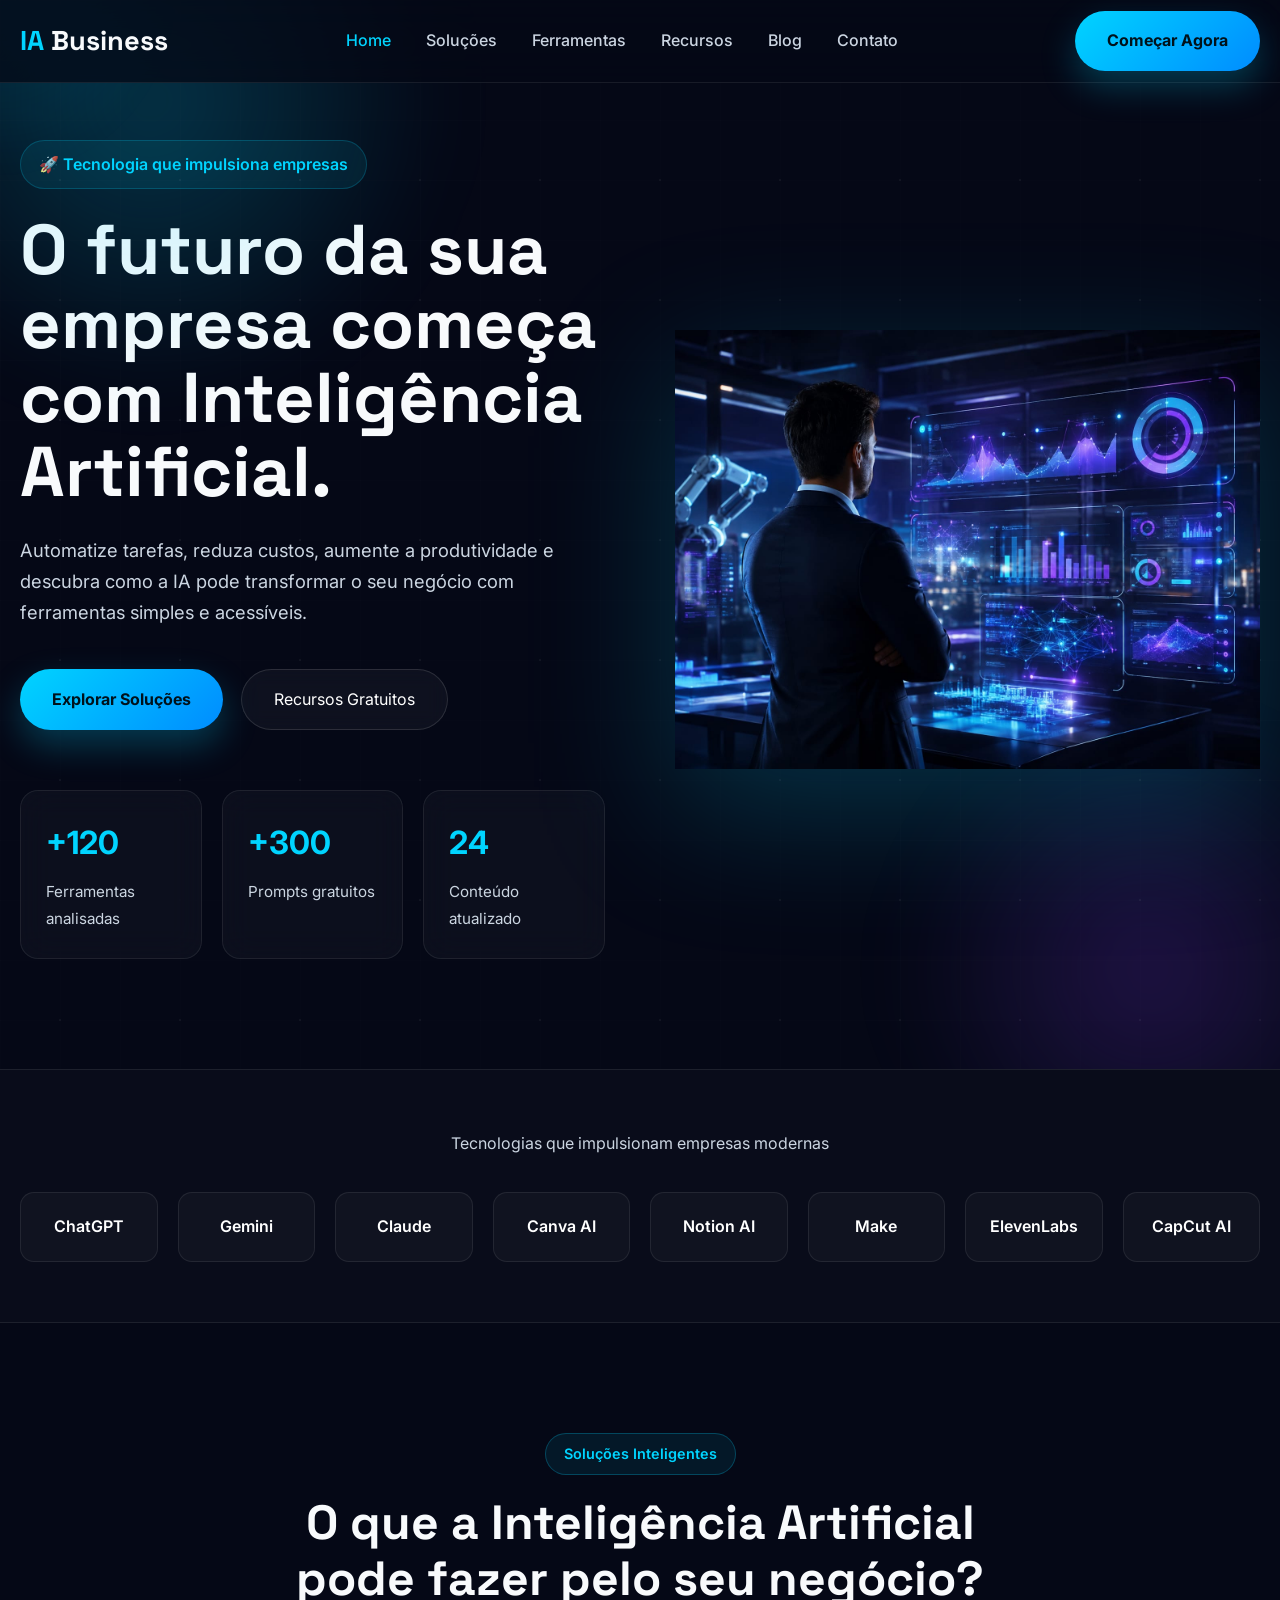
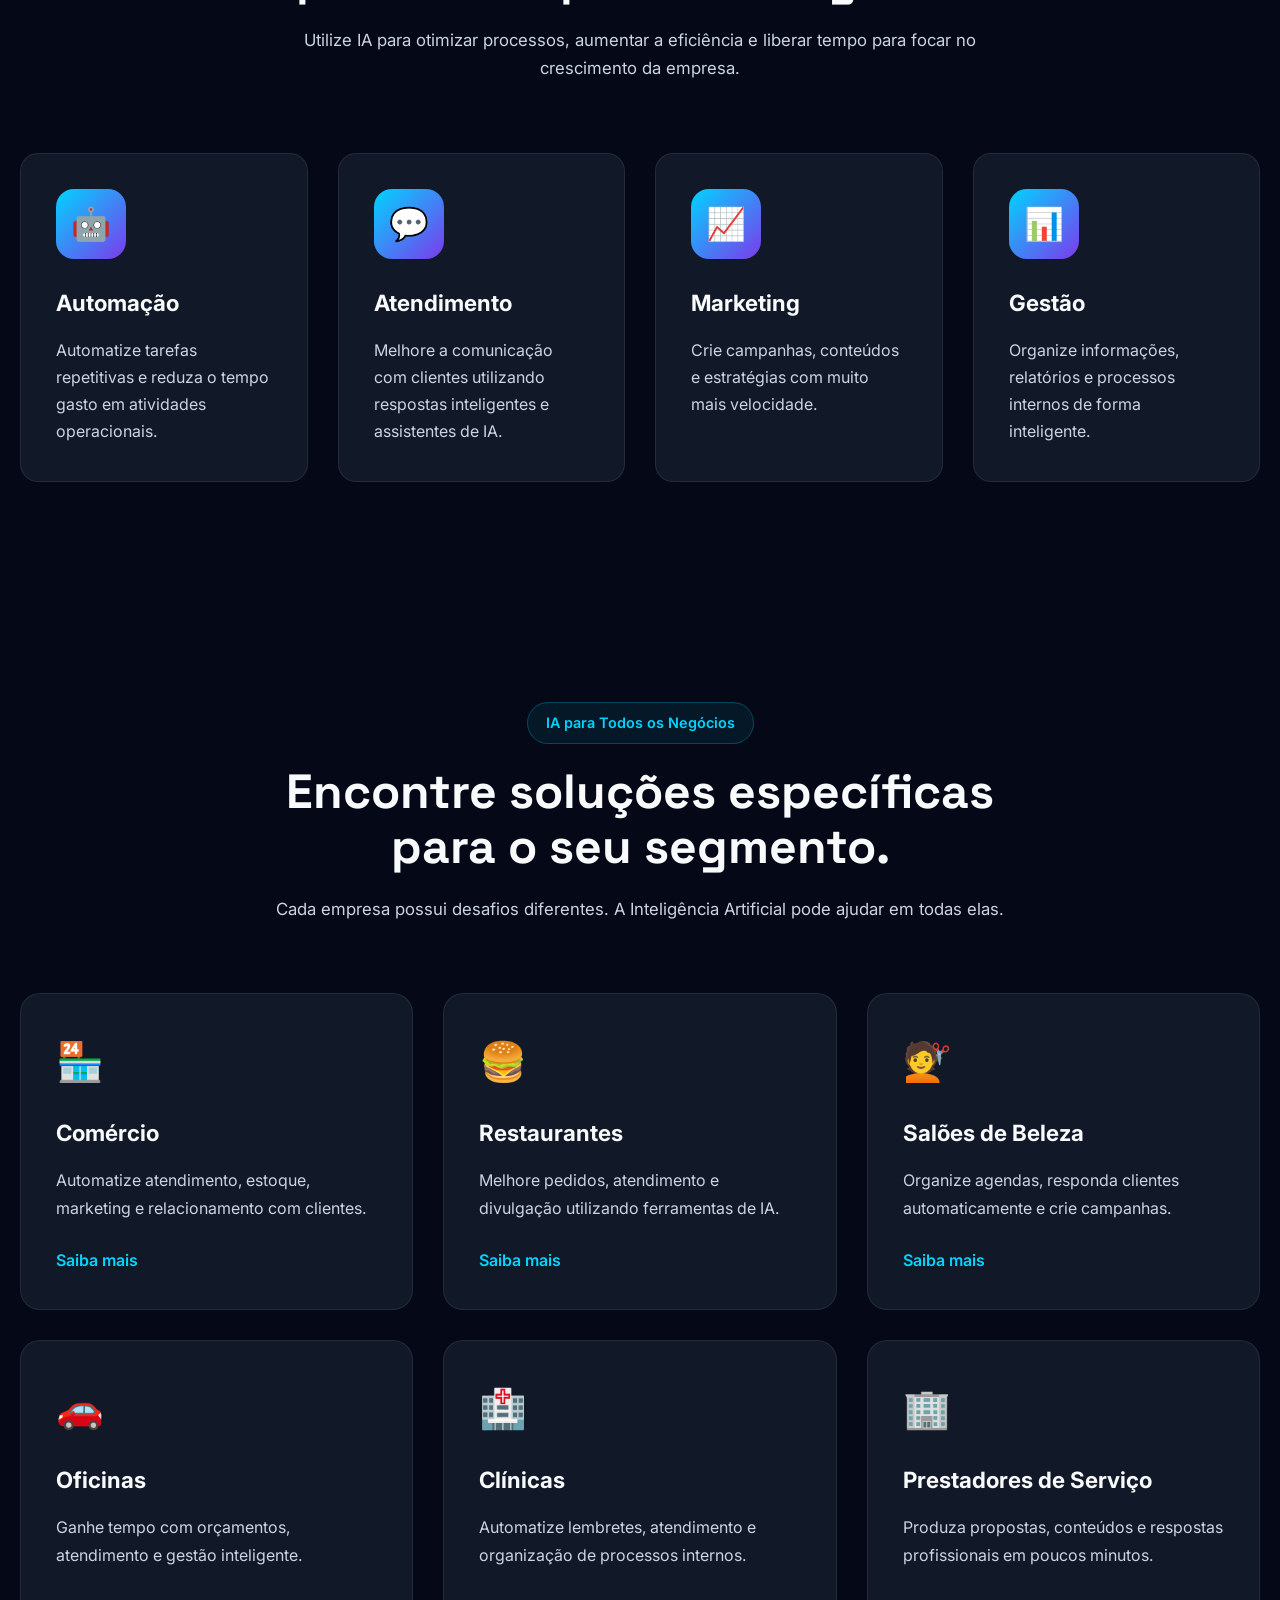
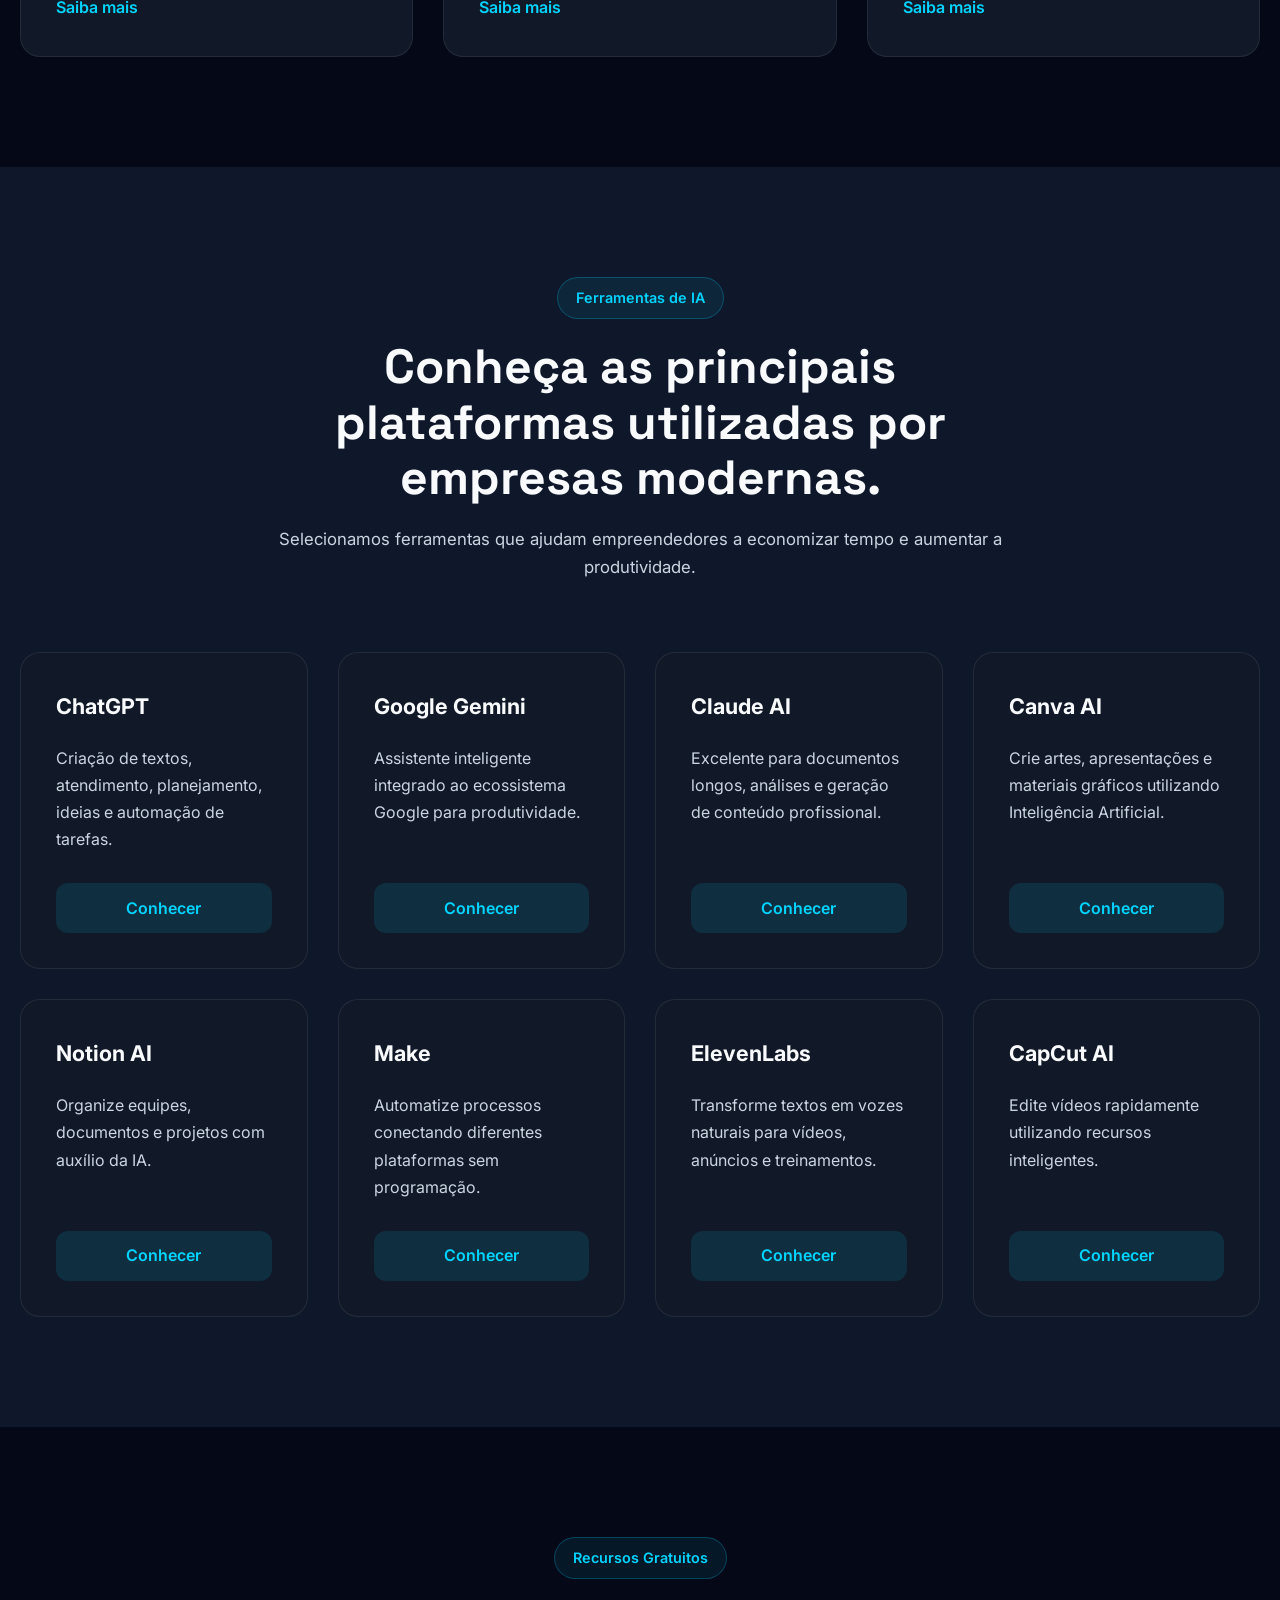
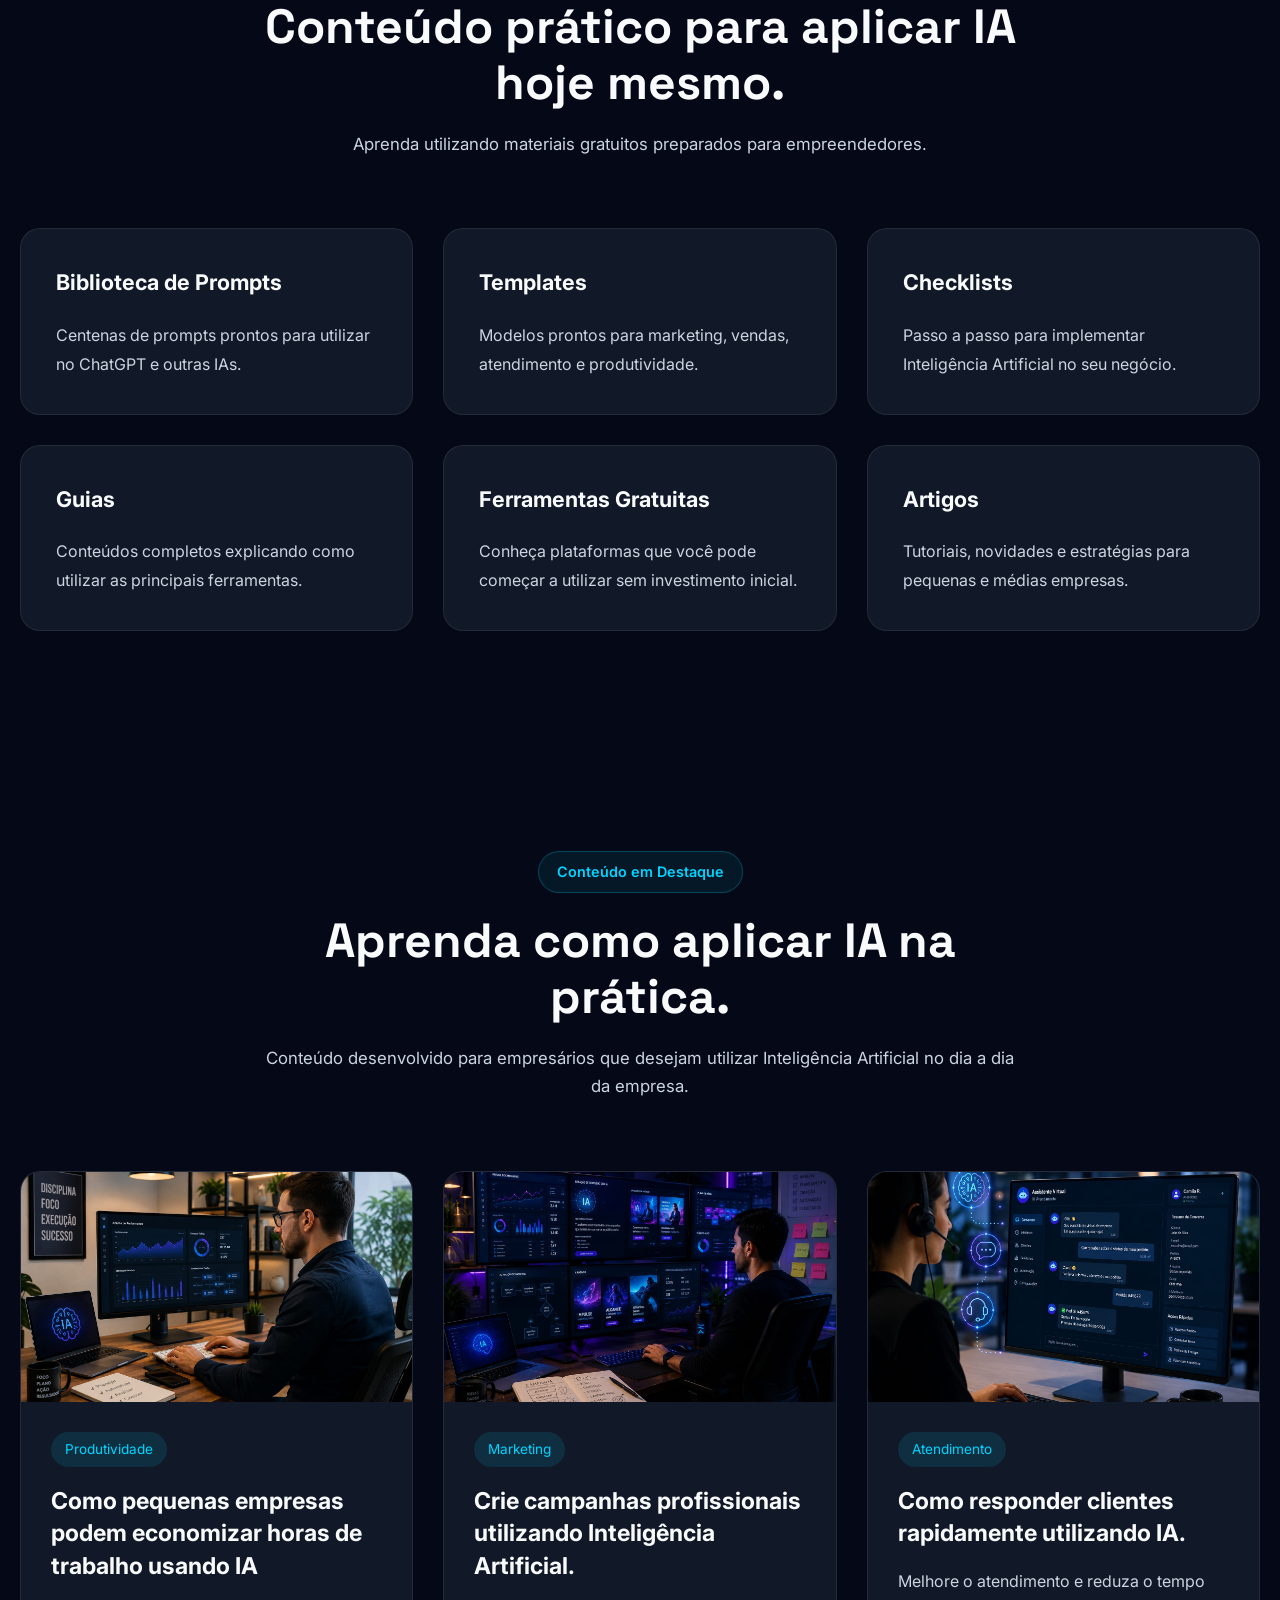
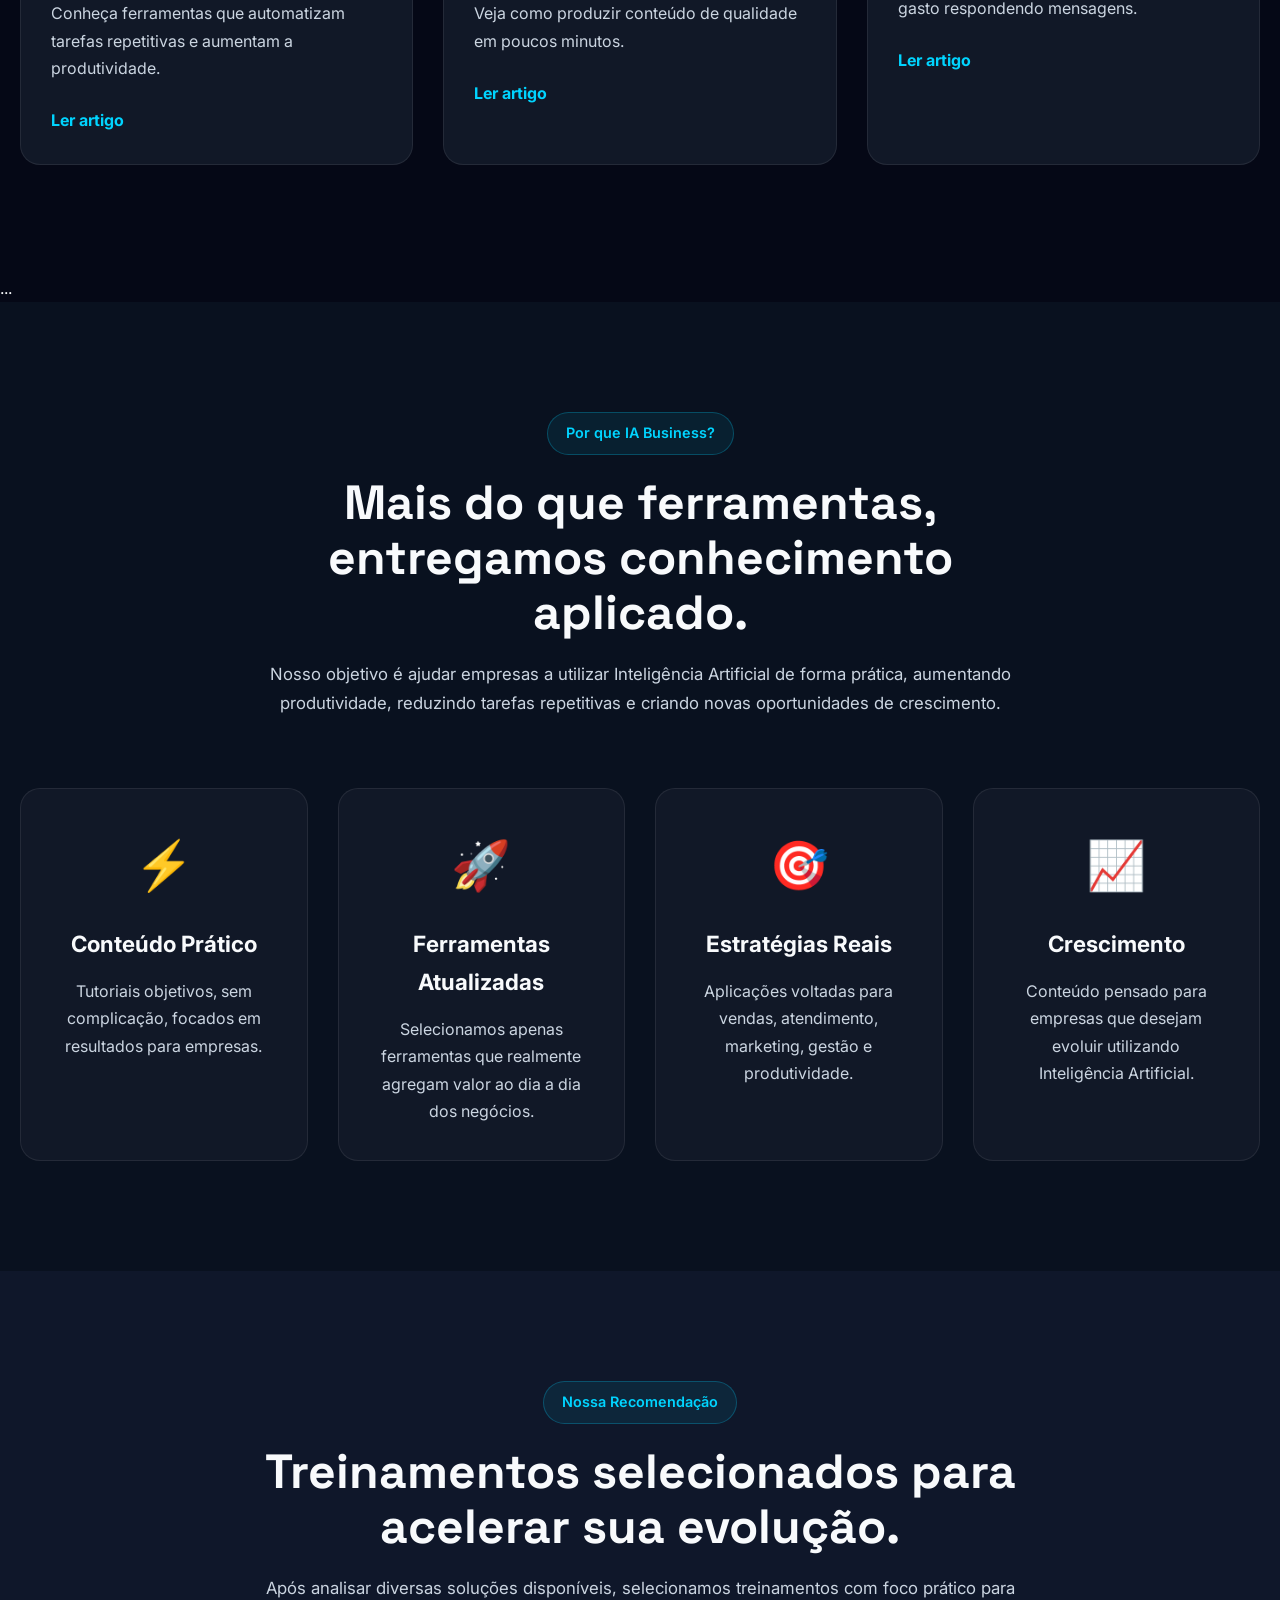
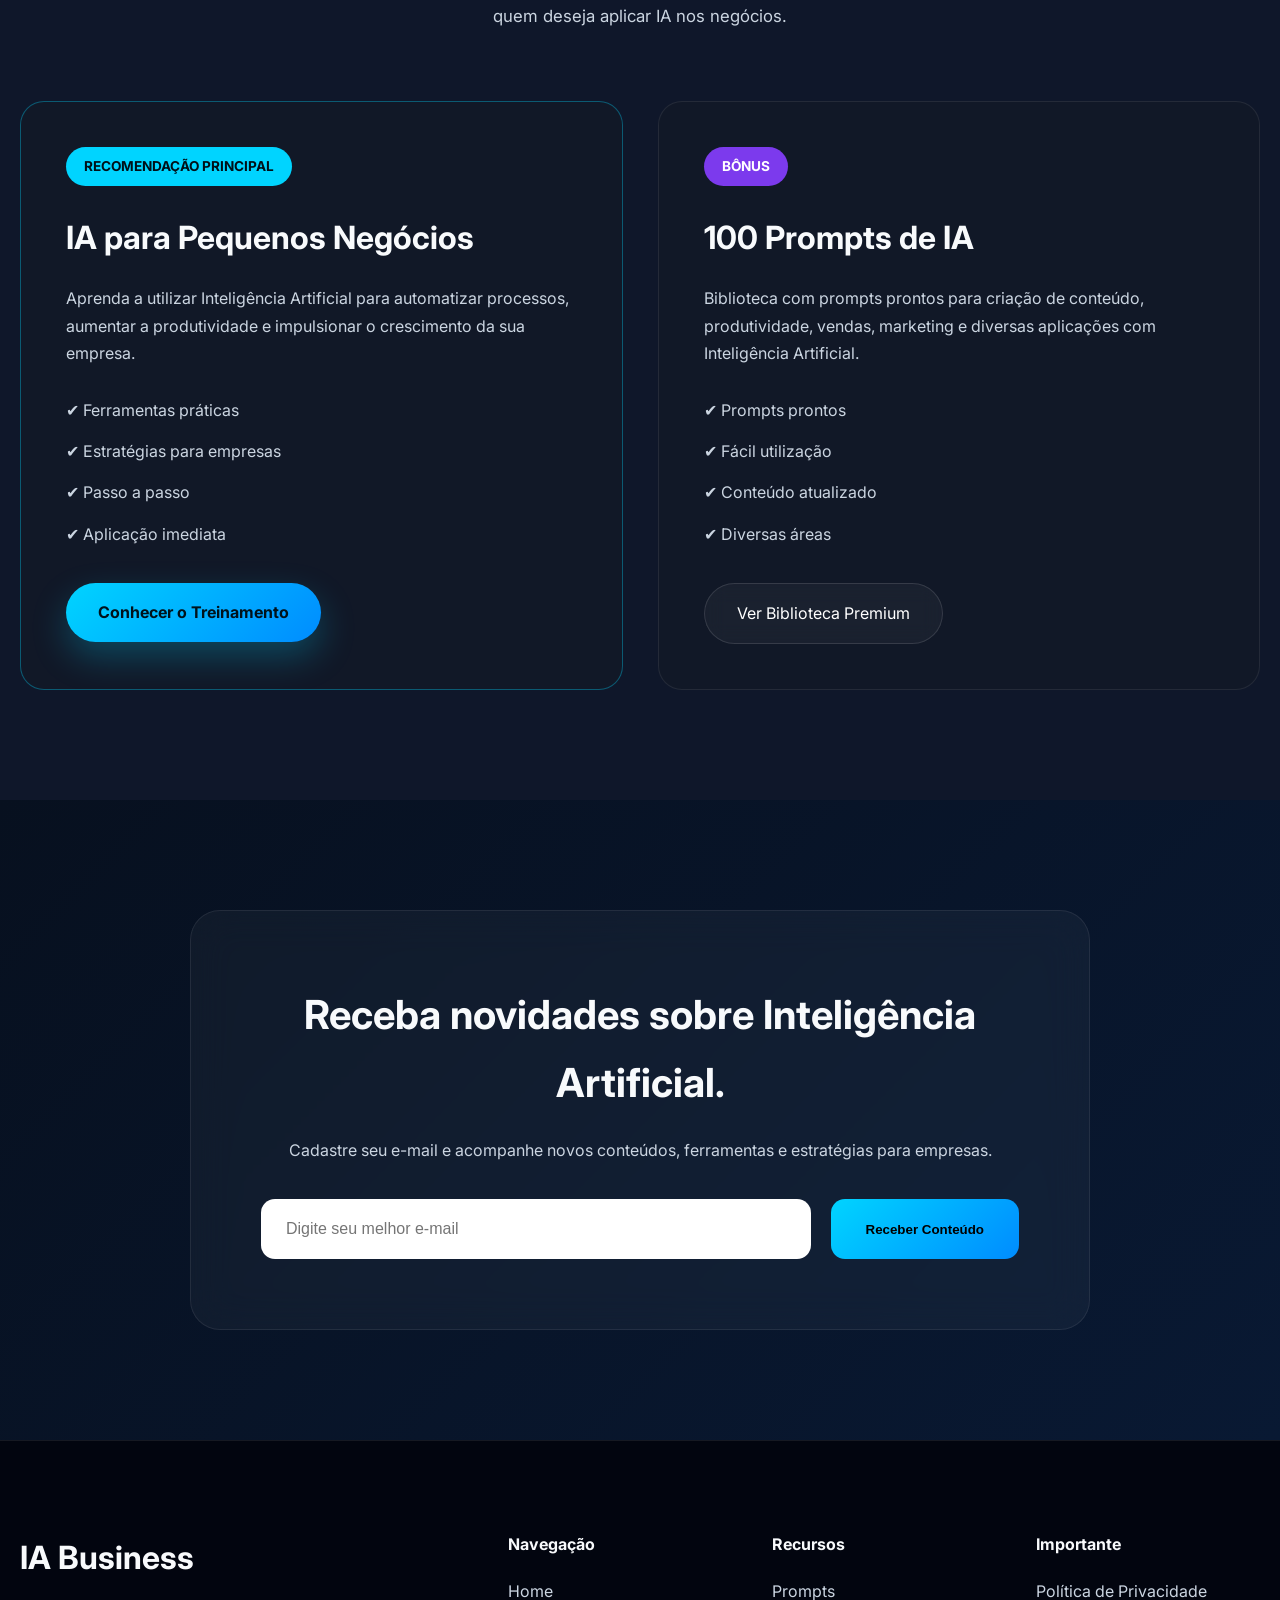
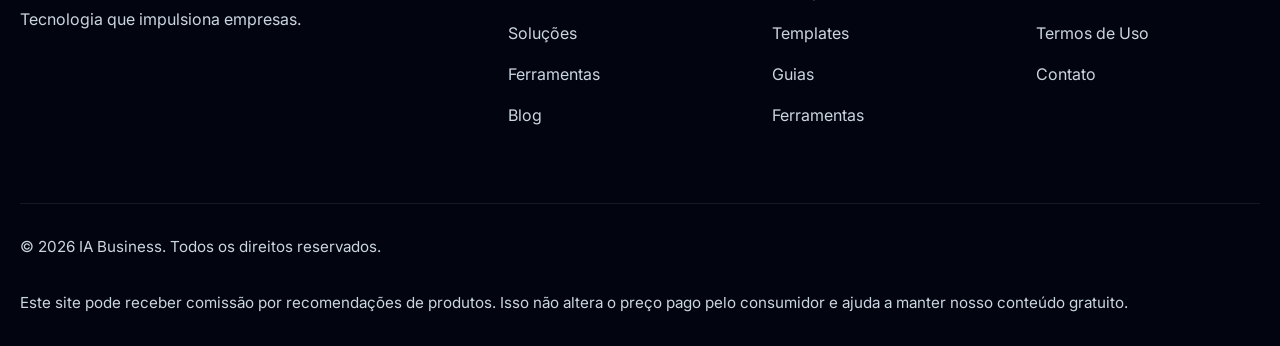
==== index.html @ 480c41d8 "Update index.html" ====
<!DOCTYPE html>
<html lang="pt-BR">
<head>
<meta charset="UTF-8">
<meta http-equiv="X-UA-Compatible" content="IE=edge">
<meta name="viewport" content="width=device-width,initial-scale=1.0">
<title>IA Business | Tecnologia que impulsiona empresas</title>

<meta name="description" content="Descubra como utilizar Inteligência Artificial para automatizar processos, economizar tempo e acelerar o crescimento do seu negócio.">

<meta name="keywords" content="IA para empresas,ChatGPT para empresas,Automação empresarial,IA Business,Inteligência Artificial,Marketing com IA,Produtividade">

<meta name="author" content="IA Business">

<meta property="og:type" content="website">
<meta property="og:title" content="IA Business">
<meta property="og:description" content="Tecnologia que impulsiona empresas.">
<meta property="og:image" content="assets/img/hero.jpeg">
<meta property="og:url" content="https://seudominio.com.br">

<meta name="theme-color" content="#050816">

<link rel="icon" href="assets/img/favicon.png">

<link rel="preconnect" href="https://fonts.googleapis.com">
<link rel="preconnect" href="https://fonts.gstatic.com" crossorigin>

<link href="https://fonts.googleapis.com/css2?family=Inter:wght@300;400;500;600;700;800&family=Space+Grotesk:wght@400;500;600;700&display=swap" rel="stylesheet">

<link rel="stylesheet" href="assets/css/style.css">
<link rel="stylesheet" href="assets/css/animations.css">
<link rel="stylesheet" href="assets/css/responsive.css">

</head>

<body>

<div class="loading-screen">
<div class="loader"></div>
</div>

<div class="cursor-glow"></div>

<header class="header">

<div class="container">

<a href="#" class="logo">

<span>IA</span>

Business

</a>

<nav class="navbar">

<ul>

<li><a href="#">Home</a></li>

<li><a href="#solucoes">Soluções</a></li>

<li><a href="#ferramentas">Ferramentas</a></li>

<li><a href="#recursos">Recursos</a></li>

<li><a href="#blog">Blog</a></li>

<li><a href="#contato">Contato</a></li>

</ul>

</nav>

<div class="header-buttons">

<a href="#recomendados" class="btn-primary">

Começar Agora

</a>

<button class="menu-mobile">

<span></span>

<span></span>

<span></span>

</button>

</div>

</div>

</header>

<main>

<section class="hero">

<div class="hero-background">

<div class="gradient-one"></div>

<div class="gradient-two"></div>

<div class="grid"></div>

<div class="particles"></div>

</div>

<div class="container hero-content">

<div class="hero-left">

<span class="hero-badge">

🚀 Tecnologia que impulsiona empresas

</span>

<h1>

O futuro da sua empresa começa com Inteligência Artificial.

</h1>

<p>

Automatize tarefas, reduza custos, aumente a produtividade e descubra como a IA pode transformar o seu negócio com ferramentas simples e acessíveis.

</p>

<div class="hero-buttons">

<a href="#solucoes" class="btn-primary">

Explorar Soluções

</a>

<a href="#recursos" class="btn-secondary">

Recursos Gratuitos

</a>

</div>

<div class="hero-numbers">

<div class="number-card">

<h3>

+120

</h3>

<span>

Ferramentas analisadas

</span>

</div>

<div class="number-card">

<h3>

+300

</h3>

<span>

Prompts gratuitos

</span>

</div>

<div class="number-card">

<h3>

24h

</h3>

<span>

Conteúdo atualizado

</span>

</div>

</div>

</div>

<div class="hero-right">

<div class="hero-image">

<img src="assets/img/hero.jpeg" alt="Inteligência Artificial para empresas" loading="eager">

</div>

</div>

</div>

</section>

<section class="brands">

<div class="container">

<p>

Tecnologias que impulsionam empresas modernas

</p>

<div class="brands-grid">

<div>ChatGPT</div>

<div>Gemini</div>

<div>Claude</div>

<div>Canva AI</div>

<div>Notion AI</div>

<div>Make</div>

<div>ElevenLabs</div>

<div>CapCut AI</div>

</div>

</div>

</section>

<section class="benefits" id="solucoes">

<div class="container">

<div class="section-title">

<span>

Soluções Inteligentes

</span>

<h2>

O que a Inteligência Artificial pode fazer pelo seu negócio?

</h2>

<p>

Utilize IA para otimizar processos, aumentar a eficiência e liberar tempo para focar no crescimento da empresa.

</p>

</div>

<div class="benefits-grid">

<div class="benefit-card">

<div class="icon">

🤖

</div>

<h3>

Automação

</h3>

<p>

Automatize tarefas repetitivas e reduza o tempo gasto em atividades operacionais.

</p>

</div>

<div class="benefit-card">

<div class="icon">

💬

</div>

<h3>

Atendimento

</h3>

<p>

Melhore a comunicação com clientes utilizando respostas inteligentes e assistentes de IA.

</p>

</div>

<div class="benefit-card">

<div class="icon">

📈

</div>

<h3>

Marketing

</h3>

<p>

Crie campanhas, conteúdos e estratégias com muito mais velocidade.

</p>

</div>

<div class="benefit-card">

<div class="icon">

📊

</div>

<h3>

Gestão

</h3>

<p>

Organize informações, relatórios e processos internos de forma inteligente.

</p>

</div>

</div>

</div>

</section>
<section class="business-types">

<div class="container">

<div class="section-title">

<span>IA para Todos os Negócios</span>

<h2>Encontre soluções específicas para o seu segmento.</h2>

<p>
Cada empresa possui desafios diferentes. A Inteligência Artificial pode ajudar em todas elas.
</p>

</div>

<div class="business-grid">

<div class="business-card">

<div class="business-icon">🏪</div>

<h3>Comércio</h3>

<p>
Automatize atendimento, estoque, marketing e relacionamento com clientes.
</p>

<a href="solucoes.html">Saiba mais</a>

</div>

<div class="business-card">

<div class="business-icon">🍔</div>

<h3>Restaurantes</h3>

<p>
Melhore pedidos, atendimento e divulgação utilizando ferramentas de IA.
</p>

<a href="solucoes.html">Saiba mais</a>

</div>

<div class="business-card">

<div class="business-icon">💇</div>

<h3>Salões de Beleza</h3>

<p>
Organize agendas, responda clientes automaticamente e crie campanhas.
</p>

<a href="solucoes.html">Saiba mais</a>

</div>

<div class="business-card">

<div class="business-icon">🚗</div>

<h3>Oficinas</h3>

<p>
Ganhe tempo com orçamentos, atendimento e gestão inteligente.
</p>

<a href="solucoes.html">Saiba mais</a>

</div>

<div class="business-card">

<div class="business-icon">🏥</div>

<h3>Clínicas</h3>

<p>
Automatize lembretes, atendimento e organização de processos internos.
</p>

<a href="solucoes.html">Saiba mais</a>

</div>

<div class="business-card">

<div class="business-icon">🏢</div>

<h3>Prestadores de Serviço</h3>

<p>
Produza propostas, conteúdos e respostas profissionais em poucos minutos.
</p>

<a href="solucoes.html">Saiba mais</a>

</div>

</div>

</div>

</section>

<section class="tools" id="ferramentas">

<div class="container">

<div class="section-title">

<span>Ferramentas de IA</span>

<h2>Conheça as principais plataformas utilizadas por empresas modernas.</h2>

<p>
Selecionamos ferramentas que ajudam empreendedores a economizar tempo e aumentar a produtividade.
</p>

</div>

<div class="tools-grid">

<div class="tool-card">

<h3>ChatGPT</h3>

<p>
Criação de textos, atendimento, planejamento, ideias e automação de tarefas.
</p>

<a href="#">Conhecer</a>

</div>

<div class="tool-card">

<h3>Google Gemini</h3>

<p>
Assistente inteligente integrado ao ecossistema Google para produtividade.
</p>

<a href="#">Conhecer</a>

</div>

<div class="tool-card">

<h3>Claude AI</h3>

<p>
Excelente para documentos longos, análises e geração de conteúdo profissional.
</p>

<a href="#">Conhecer</a>

</div>

<div class="tool-card">

<h3>Canva AI</h3>

<p>
Crie artes, apresentações e materiais gráficos utilizando Inteligência Artificial.
</p>

<a href="#">Conhecer</a>

</div>

<div class="tool-card">

<h3>Notion AI</h3>

<p>
Organize equipes, documentos e projetos com auxílio da IA.
</p>

<a href="#">Conhecer</a>

</div>

<div class="tool-card">

<h3>Make</h3>

<p>
Automatize processos conectando diferentes plataformas sem programação.
</p>

<a href="#">Conhecer</a>

</div>

<div class="tool-card">

<h3>ElevenLabs</h3>

<p>
Transforme textos em vozes naturais para vídeos, anúncios e treinamentos.
</p>

<a href="#">Conhecer</a>

</div>

<div class="tool-card">

<h3>CapCut AI</h3>

<p>
Edite vídeos rapidamente utilizando recursos inteligentes.
</p>

<a href="#">Conhecer</a>

</div>

</div>

</div>

</section>

<section class="resources" id="recursos">

<div class="container">

<div class="section-title">

<span>Recursos Gratuitos</span>

<h2>Conteúdo prático para aplicar IA hoje mesmo.</h2>

<p>
Aprenda utilizando materiais gratuitos preparados para empreendedores.
</p>

</div>

<div class="resources-grid">

<div class="resource-card">

<h3>Biblioteca de Prompts</h3>

<p>
Centenas de prompts prontos para utilizar no ChatGPT e outras IAs.
</p>

</div>

<div class="resource-card">

<h3>Templates</h3>

<p>
Modelos prontos para marketing, vendas, atendimento e produtividade.
</p>

</div>

<div class="resource-card">

<h3>Checklists</h3>

<p>
Passo a passo para implementar Inteligência Artificial no seu negócio.
</p>

</div>

<div class="resource-card">

<h3>Guias</h3>

<p>
Conteúdos completos explicando como utilizar as principais ferramentas.
</p>

</div>

<div class="resource-card">

<h3>Ferramentas Gratuitas</h3>

<p>
Conheça plataformas que você pode começar a utilizar sem investimento inicial.
</p>

</div>

<div class="resource-card">

<h3>Artigos</h3>

<p>
Tutoriais, novidades e estratégias para pequenas e médias empresas.
</p>

</div>

</div>

</div>

</section>
<section class="blog-preview" id="blog">

<div class="container">

<div class="section-title">

<span>Conteúdo em Destaque</span>

<h2>Aprenda como aplicar IA na prática.</h2>

<p>
Conteúdo desenvolvido para empresários que desejam utilizar Inteligência Artificial no dia a dia da empresa.
</p>

</div>

<div class="blog-grid">

<article class="post-card">

<img src="assets/img/blog1.jpeg" alt="IA para Pequenos Negócios" loading="lazy">

<div class="post-content">

<span>Produtividade</span>

<h3>Como pequenas empresas podem economizar horas de trabalho usando IA</h3>

<p>Conheça ferramentas que automatizam tarefas repetitivas e aumentam a produtividade.</p>

<a href="#">Ler artigo</a>

</div>

</article>

<article class="post-card">

<img src="assets/img/blog2.jpeg" alt="Marketing com IA" loading="lazy">

<div class="post-content">

<span>Marketing</span>

<h3>Crie campanhas profissionais utilizando Inteligência Artificial.</h3>

<p>Veja como produzir conteúdo de qualidade em poucos minutos.</p>

<a href="#">Ler artigo</a>

</div>

</article>

<article class="post-card">

<img src="assets/img/blog3.jpeg" alt="WhatsApp com IA" loading="lazy">

<div class="post-content">

<span>Atendimento</span>

<h3>Como responder clientes rapidamente utilizando IA.</h3>

<p>Melhore o atendimento e reduza o tempo gasto respondendo mensagens.</p>

<a href="#">Ler artigo</a>

</div>

</article>

</div>

</div>

</section>

  ...
</section>

<!-- COLE AQUI A NOVA SEÇÃO WHY BUSINESS -->

<section class="why-business">

<div class="container">

<div class="section-title">

<span>Por que IA Business?</span>

<h2>Mais do que ferramentas, entregamos conhecimento aplicado.</h2>

<p>
Nosso objetivo é ajudar empresas a utilizar Inteligência Artificial de forma prática, aumentando produtividade, reduzindo tarefas repetitivas e criando novas oportunidades de crescimento.
</p>

</div>

<div class="why-grid">

<div class="why-card">

<div class="why-icon">⚡</div>

<h3>Conteúdo Prático</h3>

<p>
Tutoriais objetivos, sem complicação, focados em resultados para empresas.
</p>

</div>

<div class="why-card">

<div class="why-icon">🚀</div>

<h3>Ferramentas Atualizadas</h3>

<p>
Selecionamos apenas ferramentas que realmente agregam valor ao dia a dia dos negócios.
</p>

</div>

<div class="why-card">

<div class="why-icon">🎯</div>

<h3>Estratégias Reais</h3>

<p>
Aplicações voltadas para vendas, atendimento, marketing, gestão e produtividade.
</p>

</div>

<div class="why-card">

<div class="why-icon">📈</div>

<h3>Crescimento</h3>

<p>
Conteúdo pensado para empresas que desejam evoluir utilizando Inteligência Artificial.
</p>

</div>

</div>

</div>

</section>
  
<section class="recommended" id="recomendados">

<div class="container">

<div class="section-title">

<span>Nossa Recomendação</span>

<h2>Treinamentos selecionados para acelerar sua evolução.</h2>

<p>
Após analisar diversas soluções disponíveis, selecionamos treinamentos com foco prático para quem deseja aplicar IA nos negócios.
</p>

</div>

<div class="recommended-grid">

<div class="course-card featured">

<div class="course-tag">
RECOMENDAÇÃO PRINCIPAL
</div>

<h3>IA para Pequenos Negócios</h3>

<p>
Aprenda a utilizar Inteligência Artificial para automatizar processos, aumentar a produtividade e impulsionar o crescimento da sua empresa.
</p>

<ul>

<li>✔ Ferramentas práticas</li>

<li>✔ Estratégias para empresas</li>

<li>✔ Passo a passo</li>

<li>✔ Aplicação imediata</li>

</ul>

<a href="https://go.hotmart.com/Q107018197X" target="_blank" rel="nofollow sponsored" class="btn-primary">

Conhecer o Treinamento

</a>

</div>

<div class="course-card">

<div class="course-tag secondary">

BÔNUS

</div>

<h3>100 Prompts de IA</h3>

<p>
Biblioteca com prompts prontos para criação de conteúdo, produtividade, vendas, marketing e diversas aplicações com Inteligência Artificial.
</p>

<ul>

<li>✔ Prompts prontos</li>

<li>✔ Fácil utilização</li>

<li>✔ Conteúdo atualizado</li>

<li>✔ Diversas áreas</li>

</ul>

<a href="https://go.hotmart.com/V106860325T" target="_blank" rel="nofollow sponsored" class="btn-secondary">

Ver Biblioteca Premium

</a>

</div>

</div>

</div>

</section>

<section class="newsletter">

<div class="container">

<div class="newsletter-box">

<h2>

Receba novidades sobre Inteligência Artificial.

</h2>

<p>

Cadastre seu e-mail e acompanhe novos conteúdos, ferramentas e estratégias para empresas.

</p>

<form>

<input type="email" placeholder="Digite seu melhor e-mail">

<button type="submit">

Receber Conteúdo

</button>

</form>

</div>

</div>

</section>

<footer id="contato">

<div class="container">

<div class="footer-grid">

<div>

<h3>IA Business</h3>

<p>

Tecnologia que impulsiona empresas.

</p>

</div>

<div>

<h4>Navegação</h4>

<ul>

<li><a href="#">Home</a></li>

<li><a href="#solucoes">Soluções</a></li>

<li><a href="#ferramentas">Ferramentas</a></li>

<li><a href="#blog">Blog</a></li>

</ul>

</div>

<div>

<h4>Recursos</h4>

<ul>

<li><a href="#">Prompts</a></li>

<li><a href="#">Templates</a></li>

<li><a href="#">Guias</a></li>

<li><a href="#">Ferramentas</a></li>

</ul>

</div>

<div>

<h4>Importante</h4>

<ul>

<li><a href="#">Política de Privacidade</a></li>

<li><a href="#">Termos de Uso</a></li>

<li><a href="#">Contato</a></li>

</ul>

</div>

</div>

<div class="footer-bottom">

<p>

© 2026 IA Business. Todos os direitos reservados.

</p>

<p>

Este site pode receber comissão por recomendações de produtos. Isso não altera o preço pago pelo consumidor e ajuda a manter nosso conteúdo gratuito.

</p>

</div>

</div>

</footer>

</main>

<script src="assets/js/script.js"></script>

</body>

</html>
---- assets/css/style.css ----
/*=========================================
IA BUSINESS
STYLE.CSS
PARTE 1
=========================================*/

:root{
--primary:#00D4FF;
--secondary:#7C3AED;
--success:#10B981;
--dark:#050816;
--dark-2:#0F172A;
--card:#111827;
--white:#F8FAFC;
--text:#CBD5E1;
--border:rgba(255,255,255,.08);
--shadow:0 20px 60px rgba(0,0,0,.35);
--radius:18px;
--transition:.35s ease;
--container:1280px;
}

*{
margin:0;
padding:0;
box-sizing:border-box;
}

html{
scroll-behavior:smooth;
}

body{
font-family:'Inter',sans-serif;
background:var(--dark);
color:var(--white);
overflow-x:hidden;
line-height:1.7;
}

img{
display:block;
max-width:100%;
}

a{
text-decoration:none;
color:inherit;
}

ul{
list-style:none;
}

.container{
width:min(100% - 40px,var(--container));
margin:auto;
}

section{
padding:110px 0;
position:relative;
}

.section-title{
max-width:760px;
margin:auto;
text-align:center;
margin-bottom:70px;
}

.section-title span{
display:inline-block;
padding:8px 18px;
border:1px solid rgba(0,212,255,.25);
background:rgba(0,212,255,.08);
border-radius:999px;
color:var(--primary);
font-size:.9rem;
font-weight:600;
margin-bottom:20px;
}

.section-title h2{
font-family:'Space Grotesk',sans-serif;
font-size:3rem;
margin-bottom:20px;
line-height:1.15;
}

.section-title p{
font-size:1.05rem;
color:var(--text);
}

/*========================
HEADER
========================*/

.header{
position:fixed;
top:0;
left:0;
width:100%;
z-index:999;
backdrop-filter:blur(20px);
background:rgba(5,8,22,.75);
border-bottom:1px solid var(--border);
}

.header .container{
display:flex;
justify-content:space-between;
align-items:center;
height:82px;
}

.logo{
font-family:'Space Grotesk',sans-serif;
font-size:1.7rem;
font-weight:700;
}

.logo span{
color:var(--primary);
}

.navbar ul{
display:flex;
gap:35px;
}

.navbar a{
color:var(--text);
transition:var(--transition);
font-weight:500;
}

.navbar a:hover{
color:var(--primary);
}

.header-buttons{
display:flex;
align-items:center;
gap:20px;
}

.menu-mobile{
display:none;
background:none;
border:none;
cursor:pointer;
}

.menu-mobile span{
display:block;
width:26px;
height:2px;
background:#fff;
margin:6px 0;
}

/*========================
BOTÕES
========================*/

.btn-primary{
display:inline-flex;
align-items:center;
justify-content:center;
padding:16px 32px;
border-radius:999px;
background:linear-gradient(135deg,var(--primary),#008cff);
color:#00121b;
font-weight:700;
transition:.35s;
box-shadow:0 15px 35px rgba(0,212,255,.25);
}

.btn-primary:hover{
transform:translateY(-4px);
box-shadow:0 25px 50px rgba(0,212,255,.35);
}

.btn-secondary{
display:inline-flex;
align-items:center;
justify-content:center;
padding:16px 32px;
border-radius:999px;
border:1px solid rgba(255,255,255,.12);
background:rgba(255,255,255,.04);
backdrop-filter:blur(10px);
color:#fff;
transition:.35s;
}

.btn-secondary:hover{
background:rgba(255,255,255,.08);
transform:translateY(-4px);
}

/*========================
HERO
========================*/

.hero{
min-height:100vh;
display:flex;
align-items:center;
padding-top:140px;
overflow:hidden;
}

.hero-content{
display:grid;
grid-template-columns:1fr 1fr;
align-items:center;
gap:70px;
}

.hero-badge{
display:inline-block;
padding:10px 18px;
border-radius:999px;
background:rgba(0,212,255,.08);
border:1px solid rgba(0,212,255,.2);
color:var(--primary);
margin-bottom:25px;
font-weight:600;
}

.hero h1{
font-family:'Space Grotesk',sans-serif;
font-size:4.4rem;
line-height:1.05;
margin-bottom:25px;
}

.hero p{
font-size:1.15rem;
color:var(--text);
margin-bottom:40px;
max-width:620px;
}

.hero-buttons{
display:flex;
gap:18px;
margin-bottom:60px;
flex-wrap:wrap;
}

.hero-numbers{
display:flex;
gap:20px;
flex-wrap:wrap;
}

.number-card{
flex:1;
min-width:160px;
padding:25px;
background:rgba(255,255,255,.03);
border:1px solid var(--border);
border-radius:var(--radius);
backdrop-filter:blur(15px);
transition:.35s;
}

.number-card:hover{
transform:translateY(-8px);
border-color:rgba(0,212,255,.3);
}

.number-card h3{
font-size:2rem;
color:var(--primary);
margin-bottom:8px;
}

.number-card span{
color:var(--text);
font-size:.95rem;
}

.hero-image{
position:relative;
display:flex;
justify-content:center;
}

.hero-image img{
width:100%;
max-width:600px;
animation:float 6s ease-in-out infinite;
filter:drop-shadow(0 40px 70px rgba(0,212,255,.2));
}
/*=========================================
STYLE.CSS
PARTE 2
BRANDS
BENEFITS
BUSINESS
TOOLS
RESOURCES
=========================================*/

/*========================
BRANDS
========================*/

.brands{
padding:60px 0;
border-top:1px solid var(--border);
border-bottom:1px solid var(--border);
background:rgba(255,255,255,.02);
}

.brands p{
text-align:center;
color:var(--text);
margin-bottom:35px;
font-size:1rem;
}

.brands-grid{
display:grid;
grid-template-columns:repeat(8,1fr);
gap:20px;
}

.brands-grid div{
display:flex;
justify-content:center;
align-items:center;
height:70px;
border:1px solid var(--border);
border-radius:14px;
background:rgba(255,255,255,.03);
font-weight:600;
color:#fff;
transition:var(--transition);
}

.brands-grid div:hover{
transform:translateY(-6px);
border-color:rgba(0,212,255,.35);
background:rgba(0,212,255,.08);
}

/*========================
BENEFITS
========================*/

.benefits{
background:var(--dark);
}

.benefits-grid{
display:grid;
grid-template-columns:repeat(4,1fr);
gap:30px;
}

.benefit-card{
padding:35px;
background:var(--card);
border-radius:var(--radius);
border:1px solid var(--border);
transition:var(--transition);
}

.benefit-card:hover{
transform:translateY(-10px);
border-color:rgba(0,212,255,.35);
box-shadow:var(--shadow);
}

.benefit-card .icon{
width:70px;
height:70px;
display:flex;
align-items:center;
justify-content:center;
font-size:2rem;
border-radius:18px;
margin-bottom:25px;
background:linear-gradient(135deg,var(--primary),var(--secondary));
}

.benefit-card h3{
font-size:1.4rem;
margin-bottom:15px;
}

.benefit-card p{
color:var(--text);
}

/*========================
BUSINESS
========================*/

.business-grid{
display:grid;
grid-template-columns:repeat(3,1fr);
gap:30px;
}

.business-card{
padding:35px;
background:var(--card);
border-radius:20px;
border:1px solid var(--border);
transition:.35s;
}

.business-card:hover{
transform:translateY(-10px);
border-color:rgba(0,212,255,.3);
box-shadow:var(--shadow);
}

.business-icon{
font-size:2.4rem;
margin-bottom:20px;
}

.business-card h3{
margin-bottom:15px;
font-size:1.4rem;
}

.business-card p{
color:var(--text);
margin-bottom:25px;
}

.business-card a{
color:var(--primary);
font-weight:600;
}

/*========================
TOOLS
========================*/

.tools{
background:var(--dark-2);
}

.tools-grid{
display:grid;
grid-template-columns:repeat(4,1fr);
gap:30px;
}

.tool-card{
padding:35px;
background:var(--card);
border-radius:20px;
border:1px solid var(--border);
transition:.35s;
display:flex;
flex-direction:column;
}

.tool-card:hover{
transform:translateY(-10px);
border-color:rgba(0,212,255,.3);
box-shadow:var(--shadow);
}

.tool-card h3{
margin-bottom:20px;
font-size:1.35rem;
}

.tool-card p{
color:var(--text);
margin-bottom:30px;
flex:1;
}

.tool-card a{
display:inline-flex;
align-items:center;
justify-content:center;
height:50px;
border-radius:12px;
background:rgba(0,212,255,.12);
color:var(--primary);
font-weight:600;
transition:.35s;
}

.tool-card a:hover{
background:var(--primary);
color:#031019;
}

/*========================
RESOURCES
========================*/

.resources-grid{
display:grid;
grid-template-columns:repeat(3,1fr);
gap:30px;
}

.resource-card{
padding:35px;
border-radius:20px;
background:var(--card);
border:1px solid var(--border);
transition:.35s;
}

.resource-card:hover{
transform:translateY(-10px);
border-color:rgba(124,58,237,.35);
box-shadow:var(--shadow);
}

.resource-card h3{
margin-bottom:20px;
font-size:1.35rem;
}

.resource-card p{
color:var(--text);
line-height:1.8;
}
/*=========================================
STYLE.CSS
PARTE 3
BLOG
CURSOS
NEWSLETTER
FOOTER
=========================================*/

/*========================
BLOG
========================*/

.blog-preview{
background:var(--dark);
}

.blog-grid{
display:grid;
grid-template-columns:repeat(3,1fr);
gap:30px;
}

.post-card{
background:var(--card);
border:1px solid var(--border);
border-radius:20px;
overflow:hidden;
transition:.35s;
}

.post-card:hover{
transform:translateY(-10px);
box-shadow:var(--shadow);
border-color:rgba(0,212,255,.3);
}

.post-card img{
width:100%;
height:230px;
object-fit:cover;
}

.post-content{
padding:30px;
}

.post-content span{
display:inline-block;
padding:6px 14px;
background:rgba(0,212,255,.12);
color:var(--primary);
border-radius:999px;
font-size:.85rem;
margin-bottom:18px;
}

.post-content h3{
font-size:1.45rem;
line-height:1.4;
margin-bottom:18px;
}

.post-content p{
color:var(--text);
margin-bottom:25px;
}

.post-content a{
color:var(--primary);
font-weight:700;
}

/*========================
CURSOS
========================*/

.recommended{
background:var(--dark-2);
}

.recommended-grid{
display:grid;
grid-template-columns:repeat(2,1fr);
gap:35px;
}

.course-card{
padding:45px;
background:var(--card);
border-radius:24px;
border:1px solid var(--border);
transition:.35s;
position:relative;
overflow:hidden;
}

.course-card:hover{
transform:translateY(-10px);
box-shadow:var(--shadow);
}

.course-card.featured{
border:1px solid rgba(0,212,255,.35);
}

.course-tag{
display:inline-block;
padding:8px 18px;
border-radius:999px;
background:var(--primary);
color:#001018;
font-weight:700;
font-size:.85rem;
margin-bottom:25px;
}

.secondary{
background:var(--secondary);
color:#fff;
}

.course-card h3{
font-size:2rem;
margin-bottom:20px;
}

.course-card p{
color:var(--text);
margin-bottom:30px;
}

.course-card ul{
margin-bottom:35px;
}

.course-card li{
margin-bottom:14px;
color:var(--text);
}

/*========================
NEWSLETTER
========================*/

.newsletter{
background:linear-gradient(135deg,#07101f,#091933);
}

.newsletter-box{
max-width:900px;
margin:auto;
padding:70px;
text-align:center;
border-radius:30px;
background:rgba(255,255,255,.04);
border:1px solid rgba(255,255,255,.08);
backdrop-filter:blur(20px);
}

.newsletter-box h2{
font-size:2.5rem;
margin-bottom:20px;
}

.newsletter-box p{
color:var(--text);
margin-bottom:35px;
}

.newsletter form{
display:flex;
gap:20px;
}

.newsletter input{
flex:1;
height:60px;
padding:0 25px;
border:none;
outline:none;
border-radius:14px;
background:#fff;
font-size:1rem;
}

.newsletter button{
height:60px;
padding:0 35px;
border:none;
border-radius:14px;
cursor:pointer;
background:linear-gradient(135deg,var(--primary),#008cff);
font-weight:700;
transition:.35s;
}

.newsletter button:hover{
transform:translateY(-4px);
}

/*========================
FOOTER
========================*/

footer{
padding:90px 0 30px;
background:#02050f;
border-top:1px solid var(--border);
}

.footer-grid{
display:grid;
grid-template-columns:2fr 1fr 1fr 1fr;
gap:40px;
margin-bottom:60px;
}

.footer-grid h3{
font-size:2rem;
margin-bottom:20px;
}

.footer-grid h4{
margin-bottom:20px;
}

.footer-grid p{
color:var(--text);
}

.footer-grid li{
margin-bottom:14px;
}

.footer-grid a{
color:var(--text);
transition:.35s;
}

.footer-grid a:hover{
color:var(--primary);
}

.footer-bottom{
padding-top:30px;
border-top:1px solid var(--border);
display:flex;
justify-content:space-between;
align-items:center;
gap:30px;
flex-wrap:wrap;
}

.footer-bottom p{
color:var(--text);
font-size:.95rem;
}

/*========================
LOADING
========================*/

.loading-screen{
position:fixed;
inset:0;
background:var(--dark);
display:flex;
justify-content:center;
align-items:center;
z-index:99999;
}

.loader{
width:70px;
height:70px;
border-radius:50%;
border:5px solid rgba(255,255,255,.08);
border-top:5px solid var(--primary);
animation:spin 1s linear infinite;
}

/*========================
CURSOR
========================*/

.cursor-glow{
position:fixed;
width:350px;
height:350px;
border-radius:50%;
background:radial-gradient(circle,rgba(0,212,255,.12),transparent 70%);
pointer-events:none;
transform:translate(-50%,-50%);
z-index:0;
filter:blur(10px);
}

/*========================
SCROLLBAR
========================*/

::-webkit-scrollbar{
width:10px;
}

::-webkit-scrollbar-track{
background:#040811;
}

::-webkit-scrollbar-thumb{
background:var(--primary);
border-radius:50px;
}

::-webkit-scrollbar-thumb:hover{
background:#00b4e6;
}
.back-top{
position:fixed;
right:25px;
bottom:25px;
width:55px;
height:55px;
border:none;
border-radius:50%;
background:#00D4FF;
color:#050816;
font-size:22px;
font-weight:bold;
cursor:pointer;
opacity:0;
visibility:hidden;
transition:.35s;
z-index:999;
box-shadow:0 15px 40px rgba(0,212,255,.35);
}

.back-top.show{
opacity:1;
visibility:visible;
}

.progress-bar{
position:fixed;
top:0;
left:0;
height:3px;
width:0;
background:#00D4FF;
z-index:9999;
transition:.1s;
}

.navbar a.active{
color:#00D4FF;
}
/*=========================================
WHY BUSINESS
=========================================*/

.why-business{
background:#09111f;
}

.why-grid{
display:grid;
grid-template-columns:repeat(4,1fr);
gap:30px;
}

.why-card{
padding:35px;
background:var(--card);
border:1px solid var(--border);
border-radius:20px;
transition:.35s;
text-align:center;
}

.why-card:hover{
transform:translateY(-10px);
border-color:rgba(0,212,255,.35);
box-shadow:var(--shadow);
}

.why-icon{
font-size:3rem;
margin-bottom:20px;
}

.why-card h3{
margin-bottom:15px;
font-size:1.4rem;
}

.why-card p{
color:var(--text);
}
---- assets/css/animations.css ----
/*=========================================
ANIMATIONS.CSS
=========================================*/

/*========================
KEYFRAMES
========================*/

@keyframes fadeUp{
0%{
opacity:0;
transform:translateY(60px);
}
100%{
opacity:1;
transform:translateY(0);
}
}

@keyframes fadeLeft{
0%{
opacity:0;
transform:translateX(-60px);
}
100%{
opacity:1;
transform:translateX(0);
}
}

@keyframes fadeRight{
0%{
opacity:0;
transform:translateX(60px);
}
100%{
opacity:1;
transform:translateX(0);
}
}

@keyframes zoomIn{
0%{
opacity:0;
transform:scale(.8);
}
100%{
opacity:1;
transform:scale(1);
}
}

@keyframes float{
0%{
transform:translateY(0px);
}
50%{
transform:translateY(-18px);
}
100%{
transform:translateY(0px);
}
}

@keyframes pulse{
0%{
transform:scale(1);
}
50%{
transform:scale(1.05);
}
100%{
transform:scale(1);
}
}

@keyframes glow{
0%{
box-shadow:0 0 0 rgba(0,212,255,0);
}
50%{
box-shadow:0 0 40px rgba(0,212,255,.35);
}
100%{
box-shadow:0 0 0 rgba(0,212,255,0);
}
}

@keyframes spin{
100%{
transform:rotate(360deg);
}
}

@keyframes gradientMove{
0%{
background-position:0% 50%;
}
50%{
background-position:100% 50%;
}
100%{
background-position:0% 50%;
}
}

@keyframes blink{
0%,100%{
opacity:1;
}
50%{
opacity:.4;
}
}

/*========================
SCROLL ANIMATION
========================*/

.reveal{
opacity:0;
transform:translateY(60px);
transition:1s;
}

.reveal.show{
opacity:1;
transform:translateY(0);
}

/*========================
HOVER
========================*/

.benefit-card,
.business-card,
.tool-card,
.resource-card,
.course-card,
.post-card,
.number-card{
transition:.35s;
}

.benefit-card:hover,
.business-card:hover,
.tool-card:hover,
.resource-card:hover,
.course-card:hover,
.post-card:hover,
.number-card:hover{
transform:translateY(-10px);
}

/*========================
BUTTON EFFECT
========================*/

.btn-primary,
.btn-secondary{
position:relative;
overflow:hidden;
}

.btn-primary::before,
.btn-secondary::before{
content:"";
position:absolute;
top:0;
left:-120%;
width:120%;
height:100%;
background:linear-gradient(90deg,transparent,rgba(255,255,255,.35),transparent);
transition:.8s;
}

.btn-primary:hover::before,
.btn-secondary:hover::before{
left:120%;
}

/*========================
LOGO EFFECT
========================*/

.logo{
transition:.35s;
}

.logo:hover{
transform:scale(1.05);
}

/*========================
IMAGE
========================*/

.hero-image img{
animation:float 6s ease-in-out infinite;
}

/*========================
CARDS
========================*/

.tool-card:hover,
.business-card:hover,
.resource-card:hover,
.benefit-card:hover{
animation:glow 2s infinite;
}

/*========================
BADGE
========================*/

.hero-badge{
animation:pulse 3s infinite;
}

/*========================
TITLE
========================*/

.section-title span{
animation:blink 5s infinite;
}

/*========================
GRADIENTS
========================*/

.gradient-one{
position:absolute;
width:600px;
height:600px;
top:-200px;
left:-150px;
border-radius:50%;
background:radial-gradient(circle,rgba(0,212,255,.22),transparent 70%);
filter:blur(40px);
}

.gradient-two{
position:absolute;
width:500px;
height:500px;
bottom:-150px;
right:-120px;
border-radius:50%;
background:radial-gradient(circle,rgba(124,58,237,.22),transparent 70%);
filter:blur(40px);
}

/*========================
GRID
========================*/

.grid{
position:absolute;
inset:0;
background-image:
linear-gradient(rgba(255,255,255,.03) 1px,transparent 1px),
linear-gradient(90deg,rgba(255,255,255,.03) 1px,transparent 1px);
background-size:60px 60px;
opacity:.25;
}

/*========================
PARTICLES
========================*/

.particles{
position:absolute;
inset:0;
background-image:
radial-gradient(circle,rgba(255,255,255,.3) 1px,transparent 1px);
background-size:120px 120px;
opacity:.15;
animation:gradientMove 20s linear infinite;
}

/*========================
SECTIONS
========================*/

.hero,
.brands,
.benefits,
.business-types,
.tools,
.resources,
.blog-preview,
.recommended,
.newsletter,
footer{
position:relative;
overflow:hidden;
}
---- assets/css/responsive.css ----
/*=========================================
RESPONSIVE.CSS
=========================================*/

@media(max-width:1200px){

.hero h1{
font-size:3.6rem;
}

.hero-content{
gap:50px;
}

.section-title h2{
font-size:2.6rem;
}

.brands-grid{
grid-template-columns:repeat(4,1fr);
}

.tools-grid{
grid-template-columns:repeat(2,1fr);
}

.business-grid{
grid-template-columns:repeat(2,1fr);
}

.resources-grid{
grid-template-columns:repeat(2,1fr);
}

.benefits-grid{
grid-template-columns:repeat(2,1fr);
}

.blog-grid{
grid-template-columns:repeat(2,1fr);
}

.footer-grid{
grid-template-columns:repeat(2,1fr);
}

}

@media(max-width:992px){

section{
padding:90px 0;
}

.hero{
padding-top:150px;
}

.hero-content{
grid-template-columns:1fr;
text-align:center;
}

.hero-left{
order:2;
}

.hero-right{
order:1;
}

.hero-buttons{
justify-content:center;
}

.hero-numbers{
justify-content:center;
}

.hero p{
margin:auto;
margin-bottom:40px;
}

.hero-image img{
max-width:500px;
}

.navbar{
position:fixed;
top:82px;
left:-100%;
width:100%;
height:calc(100vh - 82px);
background:#050816;
transition:.35s;
padding:40px;
}

.navbar.active{
left:0;
}

.navbar ul{
flex-direction:column;
gap:25px;
}

.menu-mobile{
display:block;
}

.header-buttons .btn-primary{
display:none;
}

.newsletter form{
flex-direction:column;
}

.newsletter button{
width:100%;
}

.recommended-grid{
grid-template-columns:1fr;
}

}

@media(max-width:768px){

.container{
width:calc(100% - 30px);
}

.hero h1{
font-size:2.9rem;
}

.section-title h2{
font-size:2.2rem;
}

.section-title p{
font-size:1rem;
}

.brands-grid{
grid-template-columns:repeat(2,1fr);
}

.benefits-grid{
grid-template-columns:1fr;
}

.business-grid{
grid-template-columns:1fr;
}

.tools-grid{
grid-template-columns:1fr;
}

.resources-grid{
grid-template-columns:1fr;
}

.blog-grid{
grid-template-columns:1fr;
}

.footer-grid{
grid-template-columns:1fr;
}

.newsletter-box{
padding:40px 25px;
}

.newsletter-box h2{
font-size:2rem;
}

.footer-bottom{
flex-direction:column;
text-align:center;
}

.number-card{
min-width:100%;
}

.hero-buttons{
flex-direction:column;
}

.btn-primary,
.btn-secondary{
width:100%;
}

}

@media(max-width:576px){

.header .container{
height:72px;
}

.logo{
font-size:1.4rem;
}

.hero{
padding-top:120px;
}

.hero h1{
font-size:2.3rem;
}

.hero p{
font-size:1rem;
}

.hero-badge{
font-size:.8rem;
}

.section-title span{
font-size:.8rem;
}

.section-title h2{
font-size:1.8rem;
}

.section-title{
margin-bottom:50px;
}

.benefit-card,
.business-card,
.tool-card,
.resource-card,
.course-card{
padding:25px;
}

.post-content{
padding:25px;
}

.newsletter-box{
padding:30px 20px;
}

.newsletter-box h2{
font-size:1.7rem;
}

.newsletter input,
.newsletter button{
height:55px;
}

.post-card img{
height:200px;
}

}
/*=========================================
WHY BUSINESS RESPONSIVO
=========================================*/

@media(max-width:1200px){

.why-grid{
grid-template-columns:repeat(2,1fr);
}

}

@media(max-width:768px){

.why-grid{
grid-template-columns:1fr;
}

}
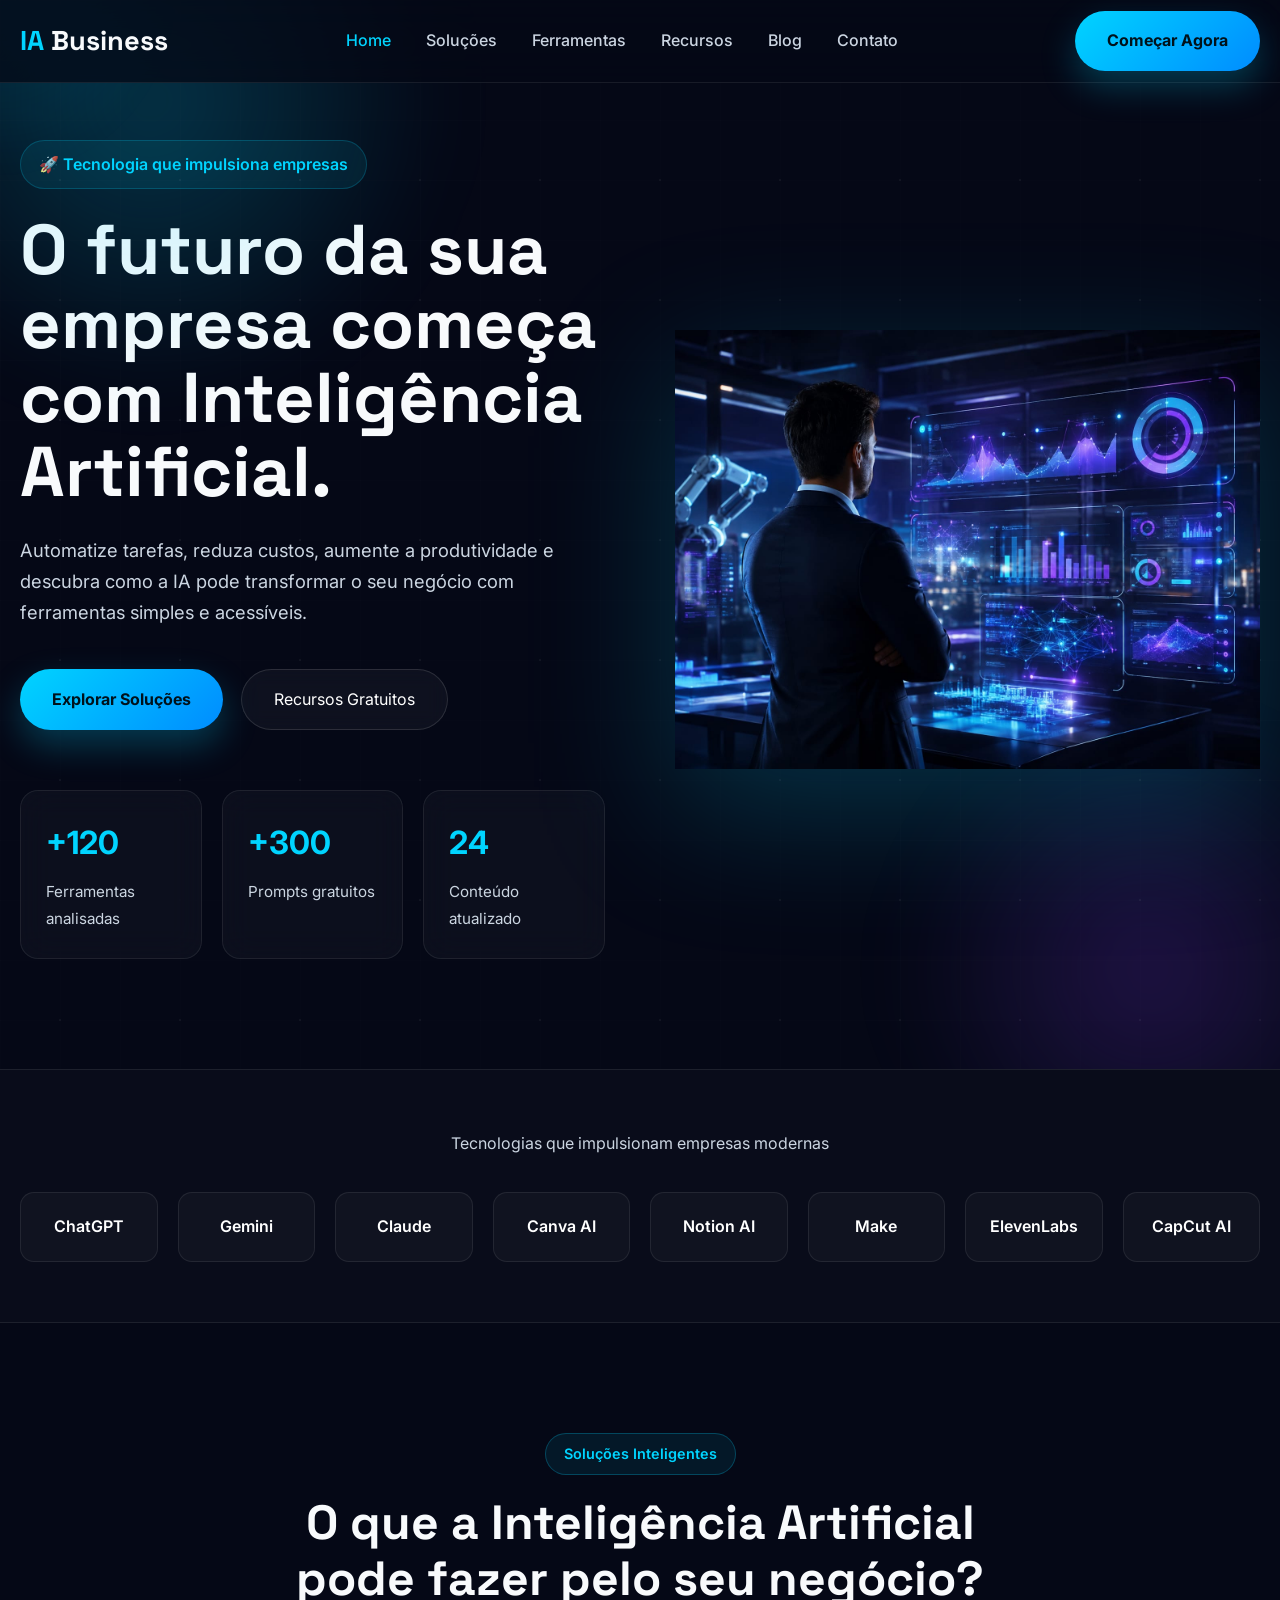
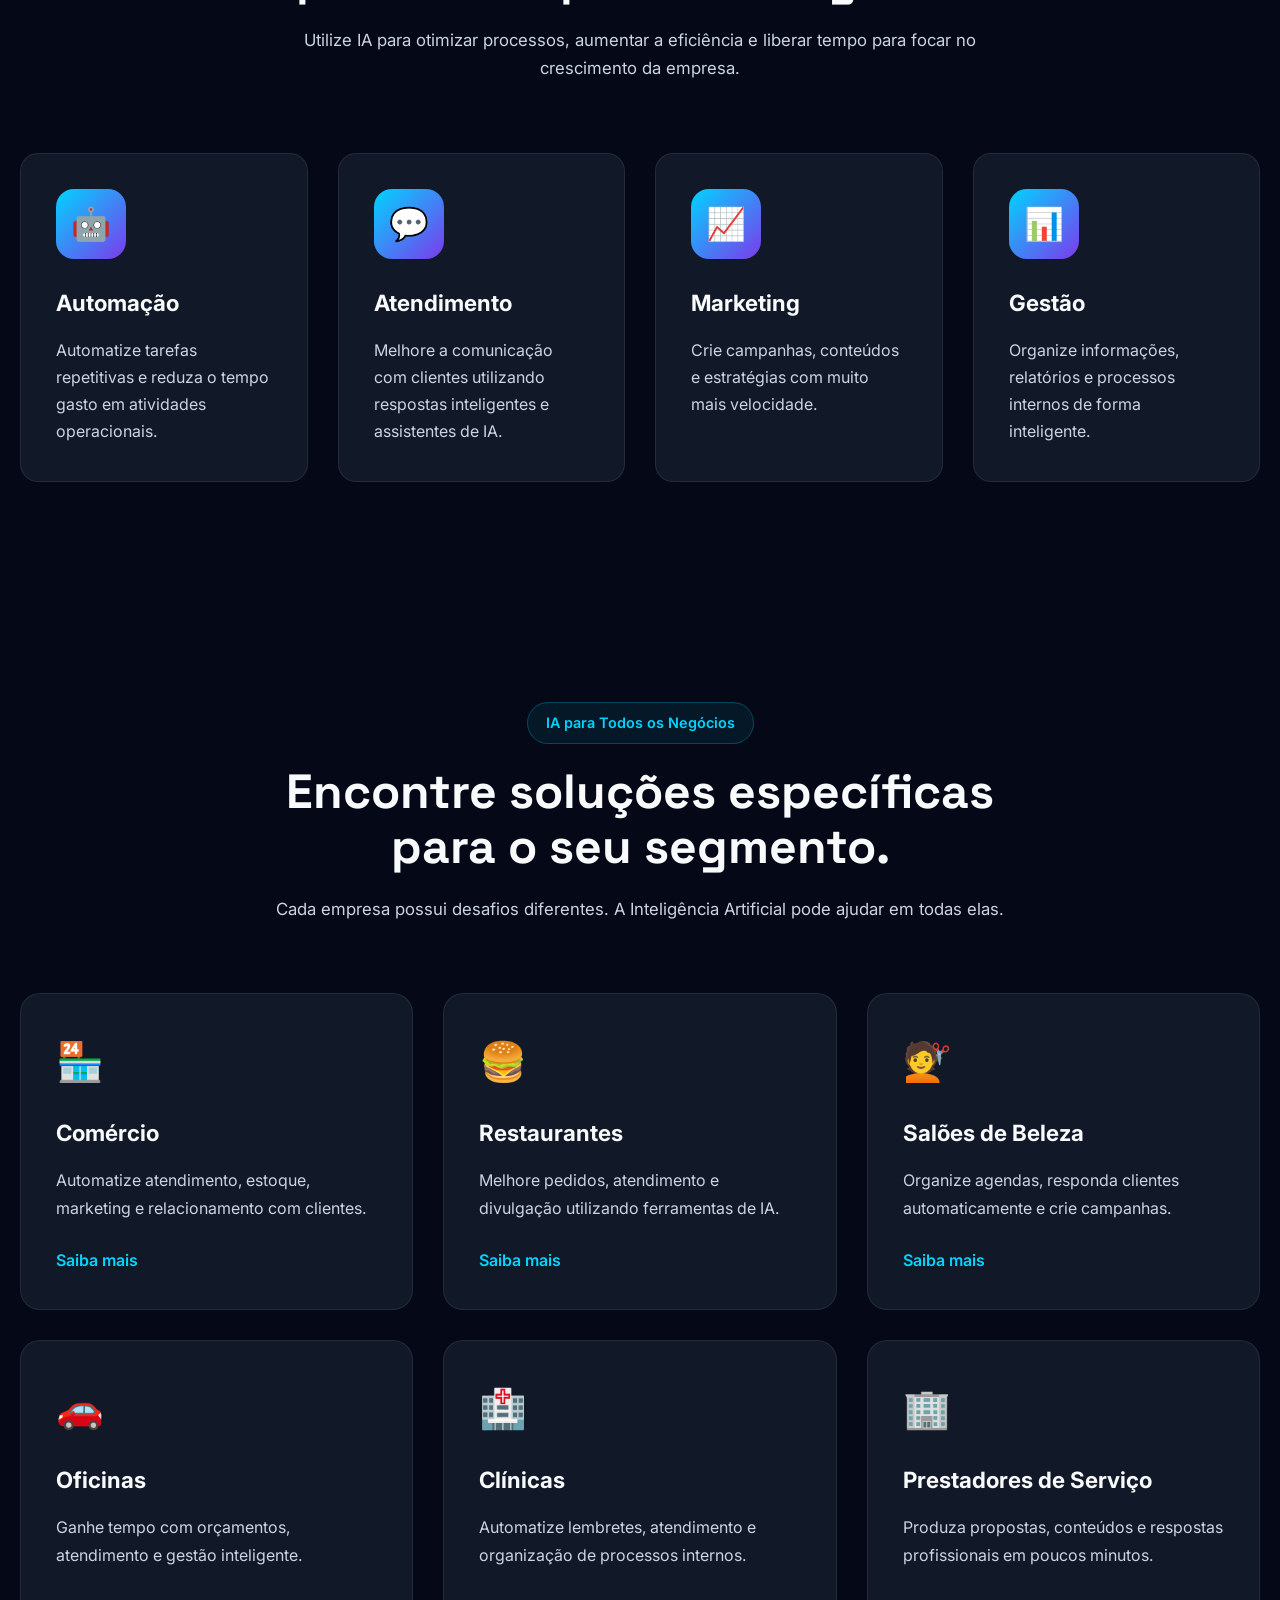
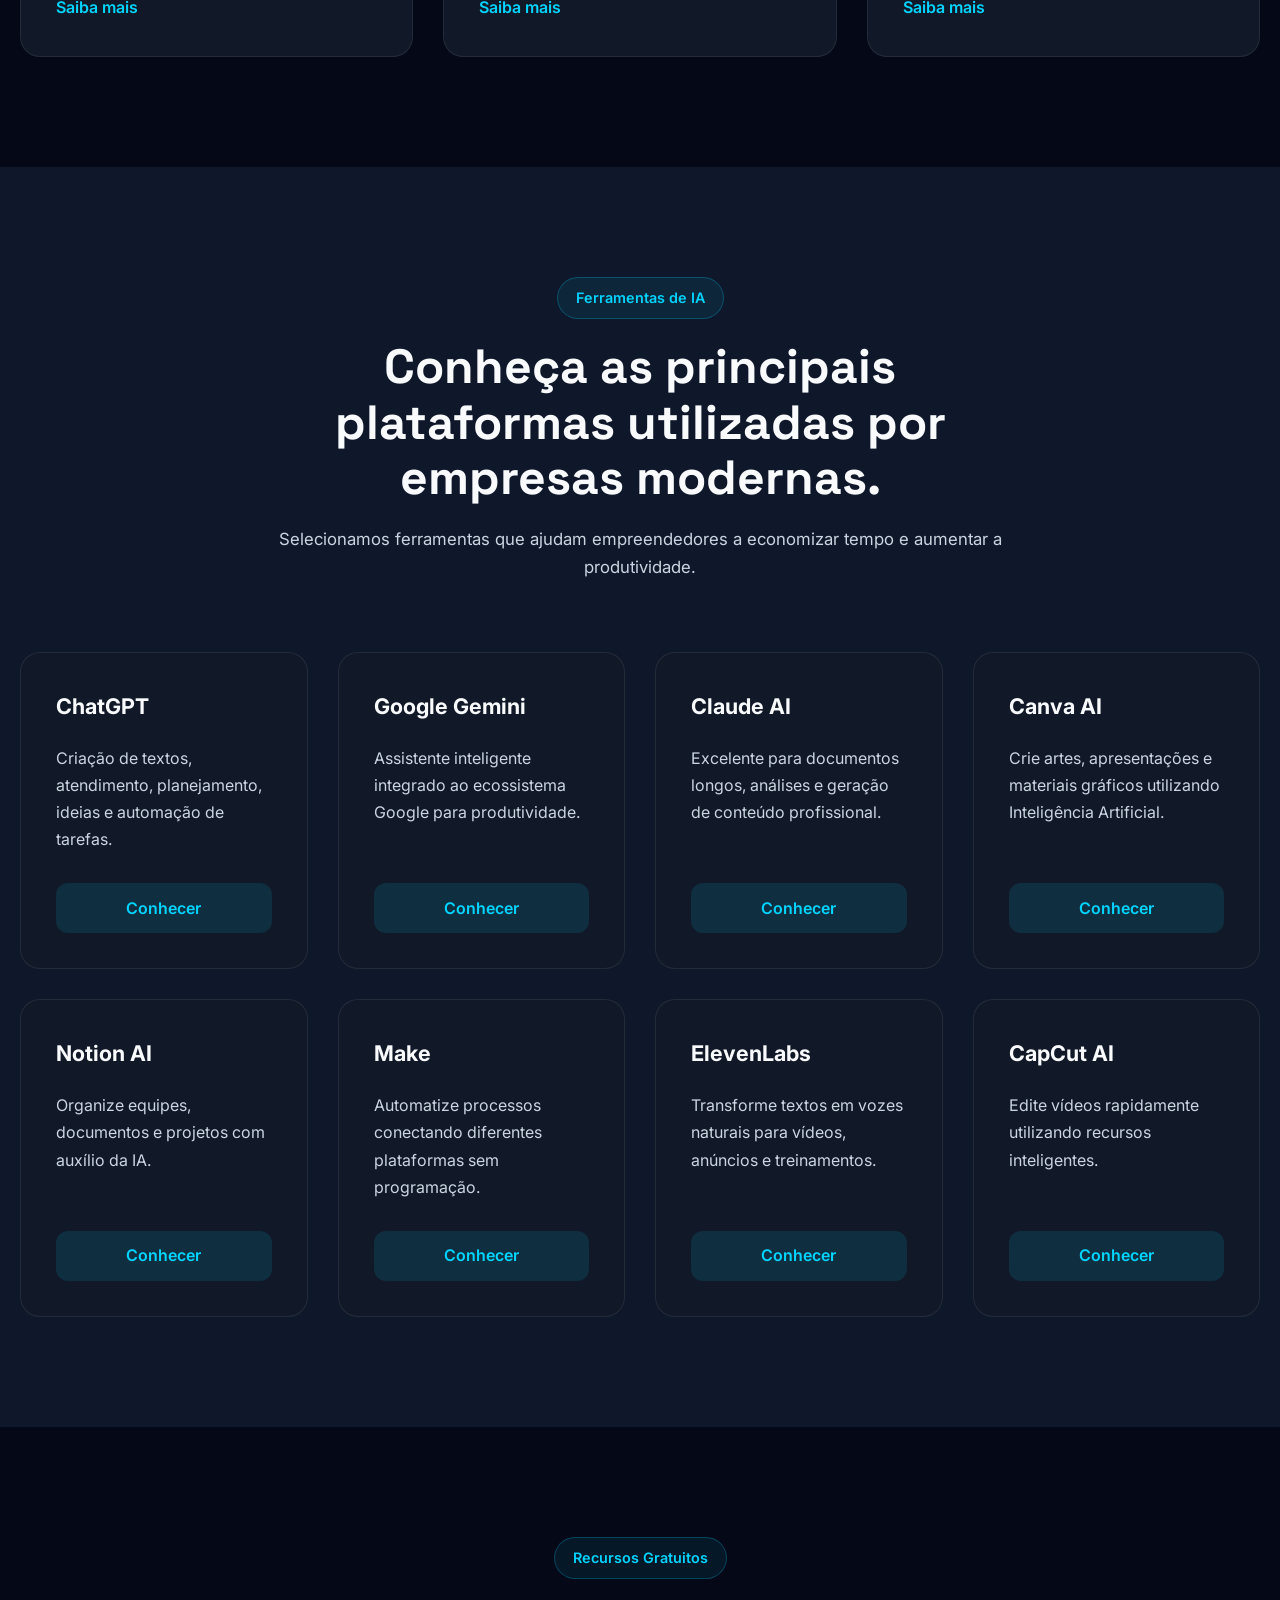
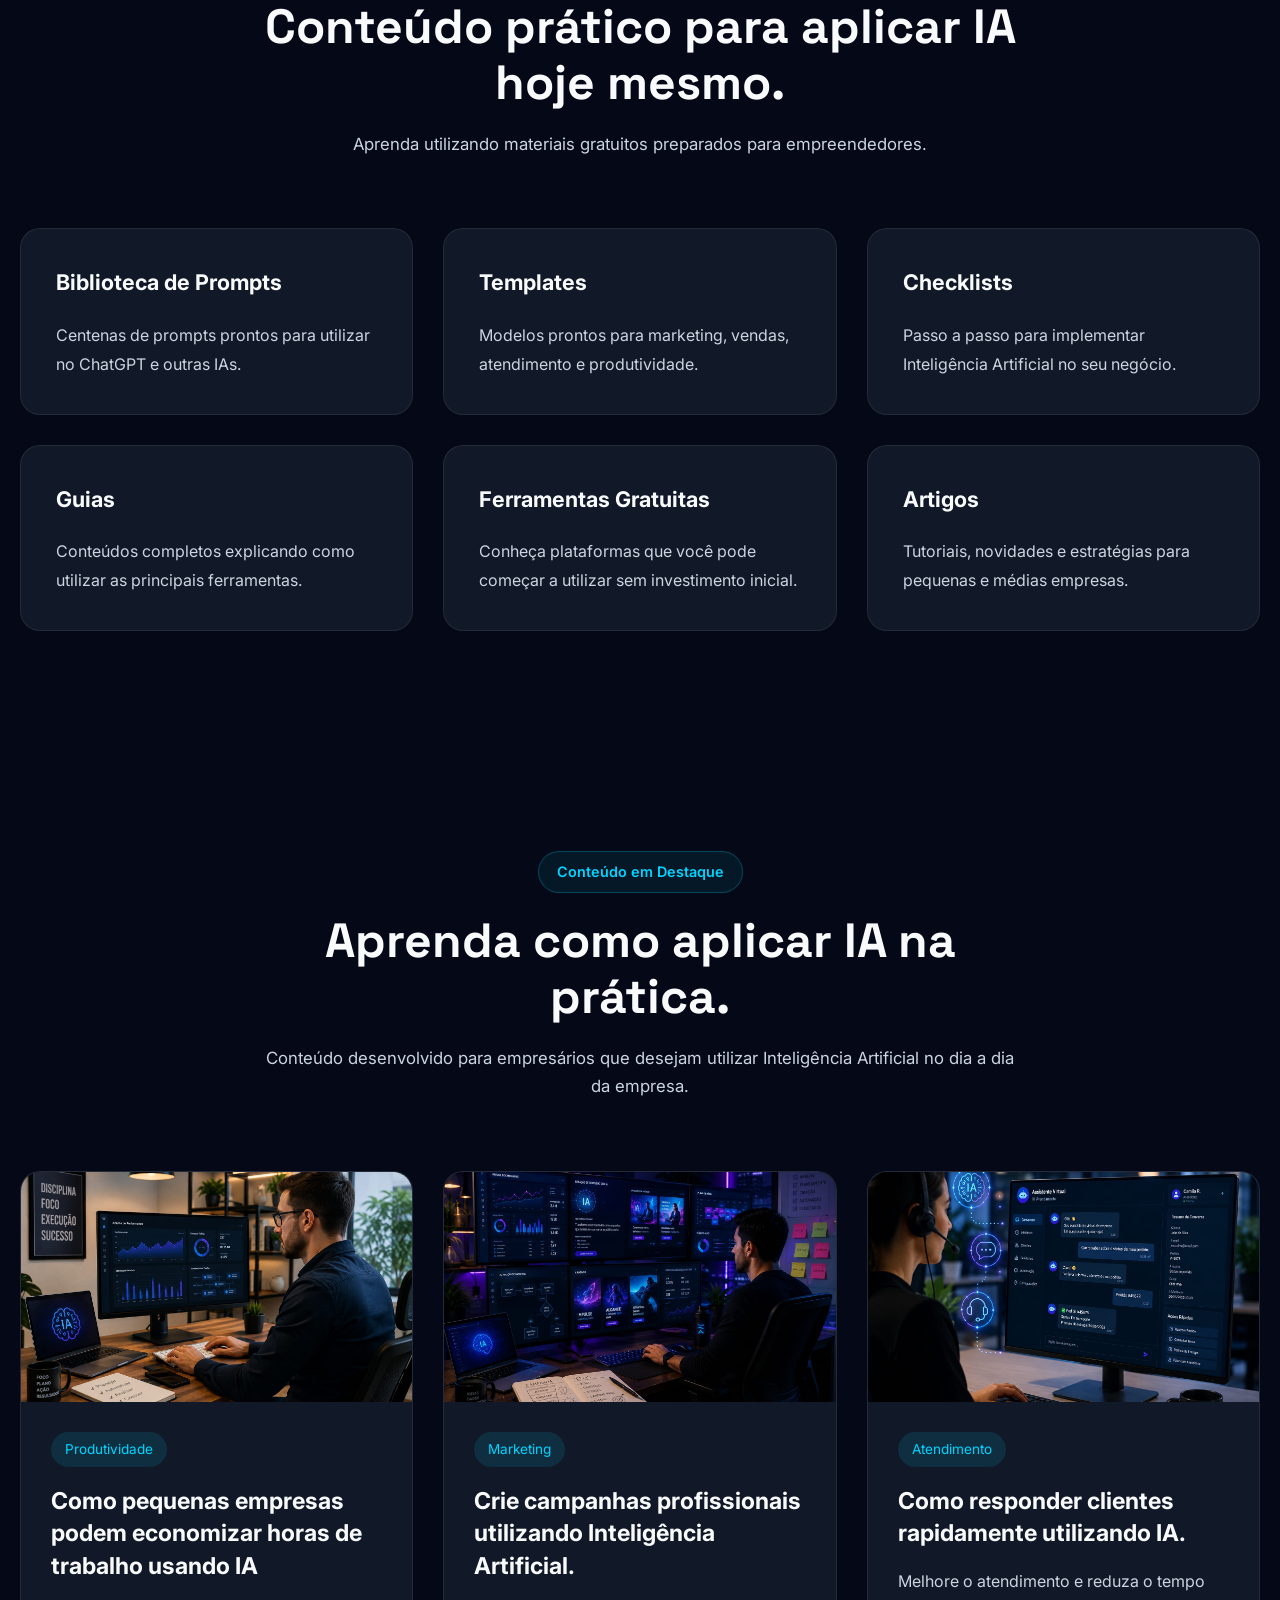
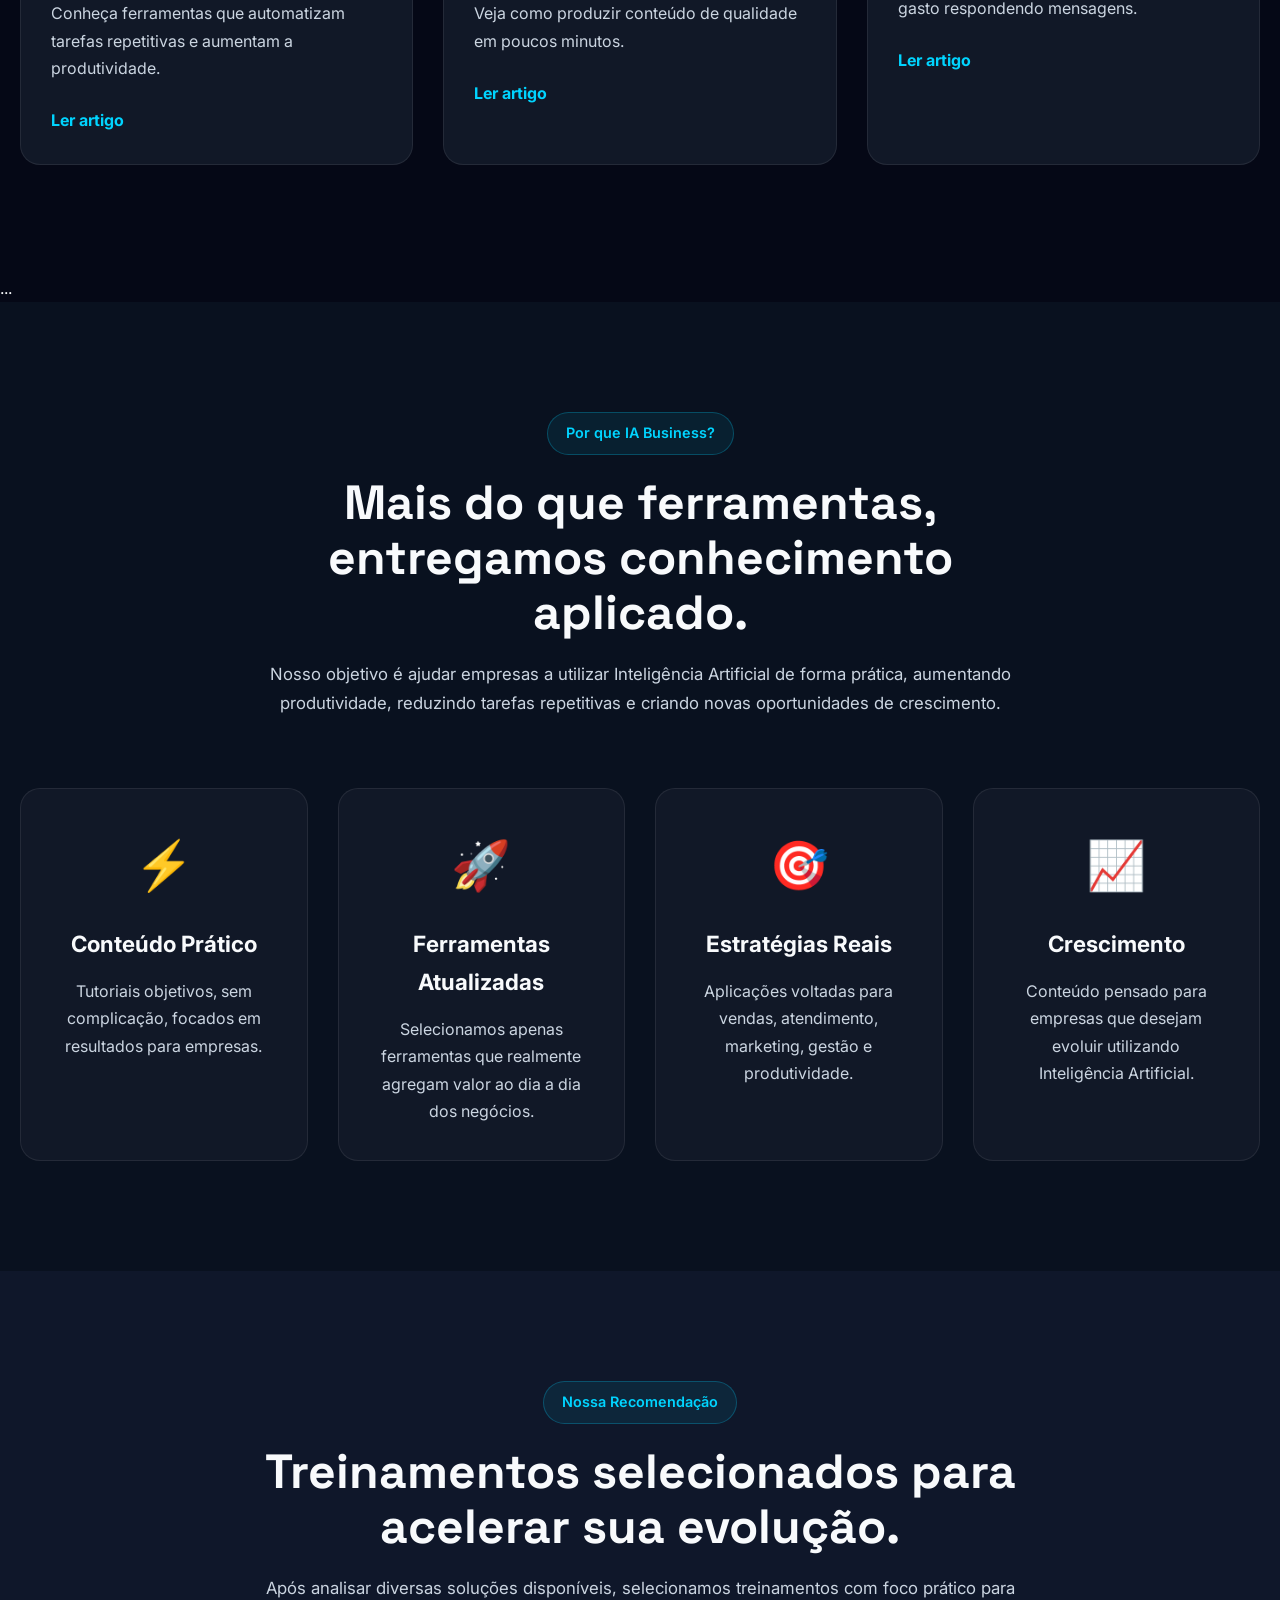
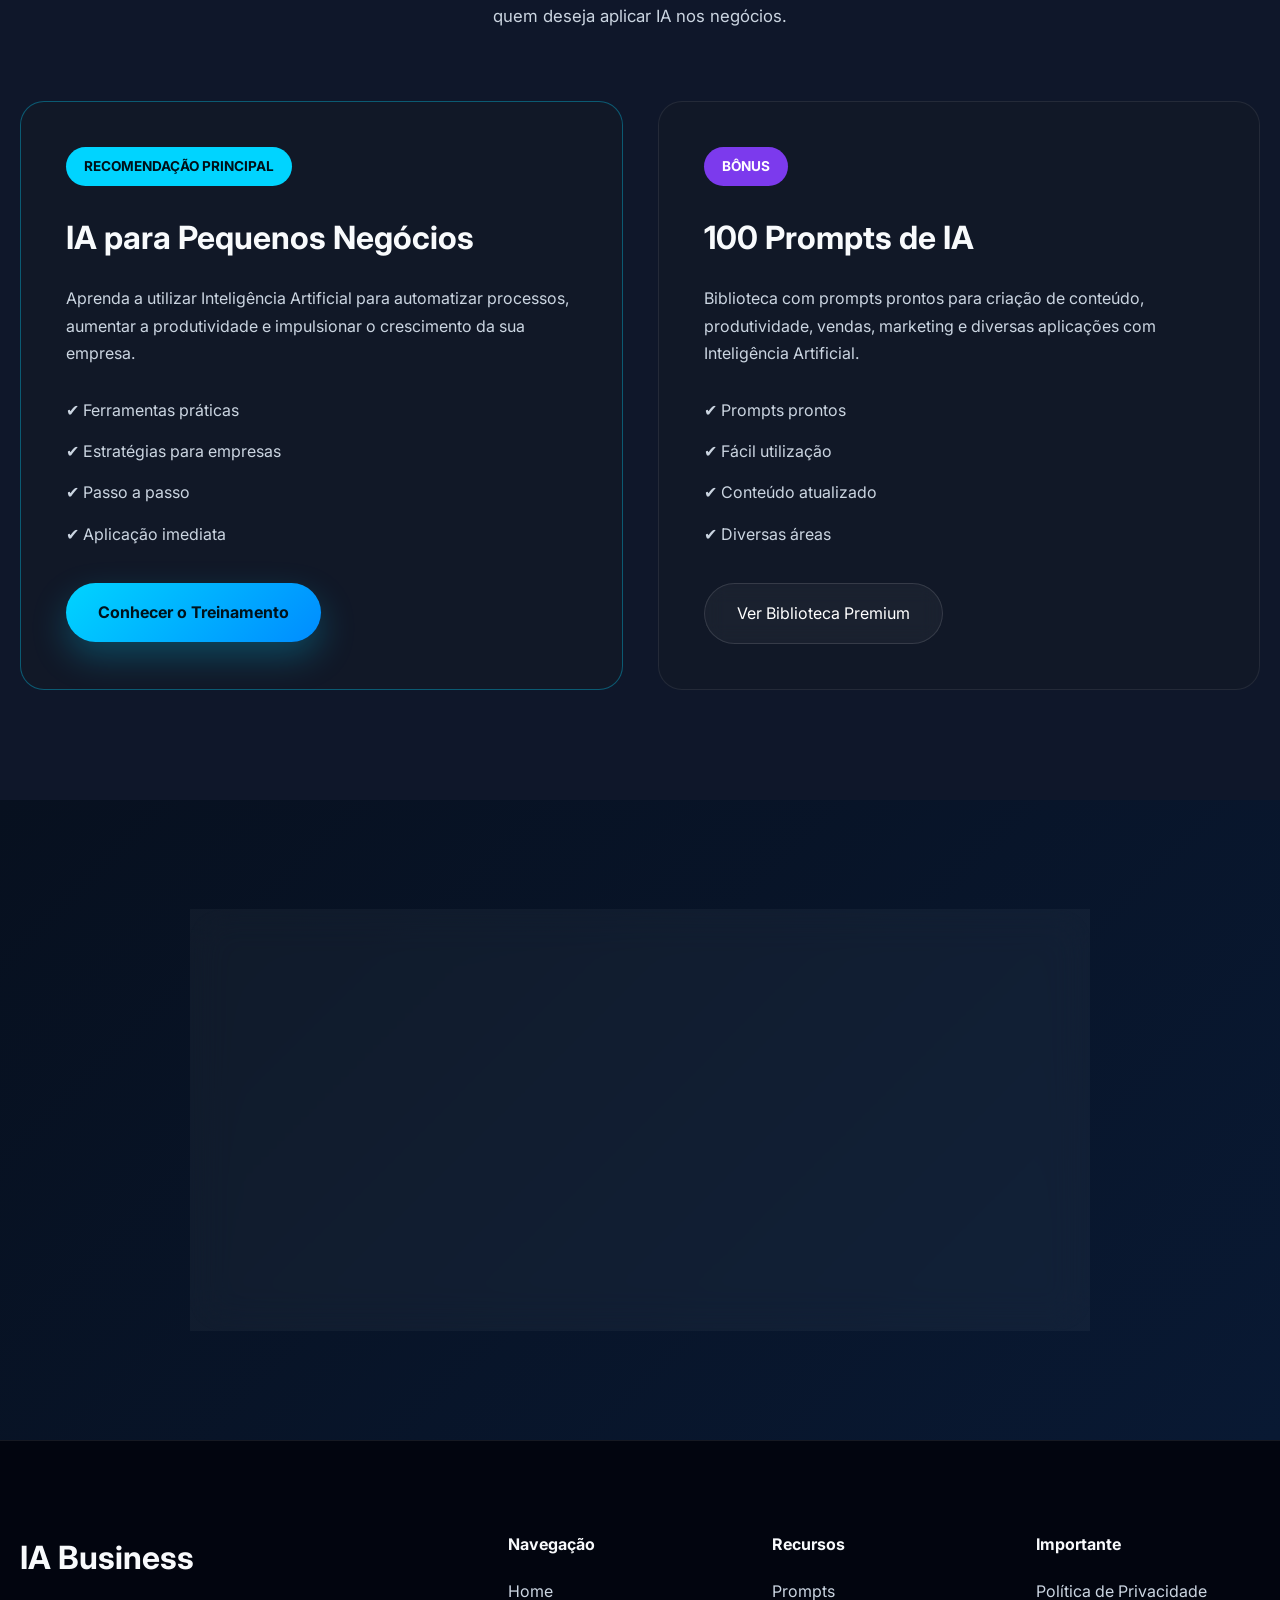
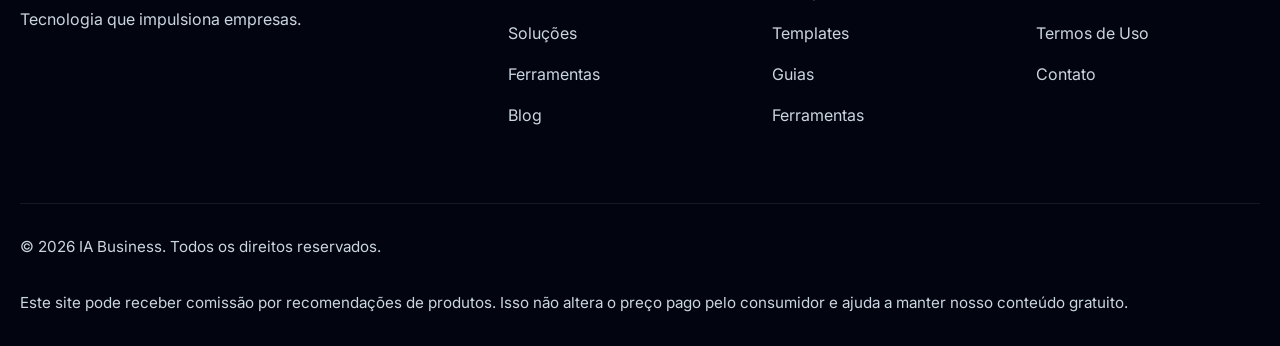
==== commit 8c7b8f78: "Update links to point to correct HTML files" ====
--- a/index.html
+++ b/index.html
@@ -59,9 +59,9 @@
 
 <li><a href="#">Home</a></li>
 
-<li><a href="#solucoes">Soluções</a></li>
-
-<li><a href="#ferramentas">Ferramentas</a></li>
+<li><a href="index.html#solucoes">Soluções</a></li>
+
+<li><a href="ferramentas.html">Ferramentas</a></li>
 
 <li><a href="#recursos">Recursos</a></li>
 
@@ -508,7 +508,7 @@
 Criação de textos, atendimento, planejamento, ideias e automação de tarefas.
 </p>
 
-<a href="#">Conhecer</a>
+<a href="ferramentas.html">Conhecer</a>
 
 </div>
 
@@ -520,7 +520,7 @@
 Assistente inteligente integrado ao ecossistema Google para produtividade.
 </p>
 
-<a href="#">Conhecer</a>
+<a href="ferramentas.html">Conhecer</a>
 
 </div>
 
@@ -532,7 +532,7 @@
 Excelente para documentos longos, análises e geração de conteúdo profissional.
 </p>
 
-<a href="#">Conhecer</a>
+<a href="ferramentas.html">Conhecer</a>
 
 </div>
 
@@ -544,7 +544,7 @@
 Crie artes, apresentações e materiais gráficos utilizando Inteligência Artificial.
 </p>
 
-<a href="#">Conhecer</a>
+<a href="ferramentas.html">Conhecer</a>
 
 </div>
 
@@ -556,7 +556,7 @@
 Organize equipes, documentos e projetos com auxílio da IA.
 </p>
 
-<a href="#">Conhecer</a>
+<a href="ferramentas.html">Conhecer</a>
 
 </div>
 
@@ -568,7 +568,7 @@
 Automatize processos conectando diferentes plataformas sem programação.
 </p>
 
-<a href="#">Conhecer</a>
+<a href="ferramentas.html">Conhecer</a>
 
 </div>
 
@@ -580,7 +580,7 @@
 Transforme textos em vozes naturais para vídeos, anúncios e treinamentos.
 </p>
 
-<a href="#">Conhecer</a>
+<a href="ferramentas.html">Conhecer</a>
 
 </div>
 
@@ -592,7 +592,7 @@
 Edite vídeos rapidamente utilizando recursos inteligentes.
 </p>
 
-<a href="#">Conhecer</a>
+<a href="ferramentas.html">Conhecer</a>
 
 </div>
 
@@ -992,9 +992,9 @@
 
 <li><a href="#">Home</a></li>
 
-<li><a href="#solucoes">Soluções</a></li>
-
-<li><a href="#ferramentas">Ferramentas</a></li>
+<li><a href="index.html#solucoes">Soluções</a></li>
+
+<li><a href="ferramentas.html">Ferramentas</a></li>
 
 <li><a href="#blog">Blog</a></li>
 
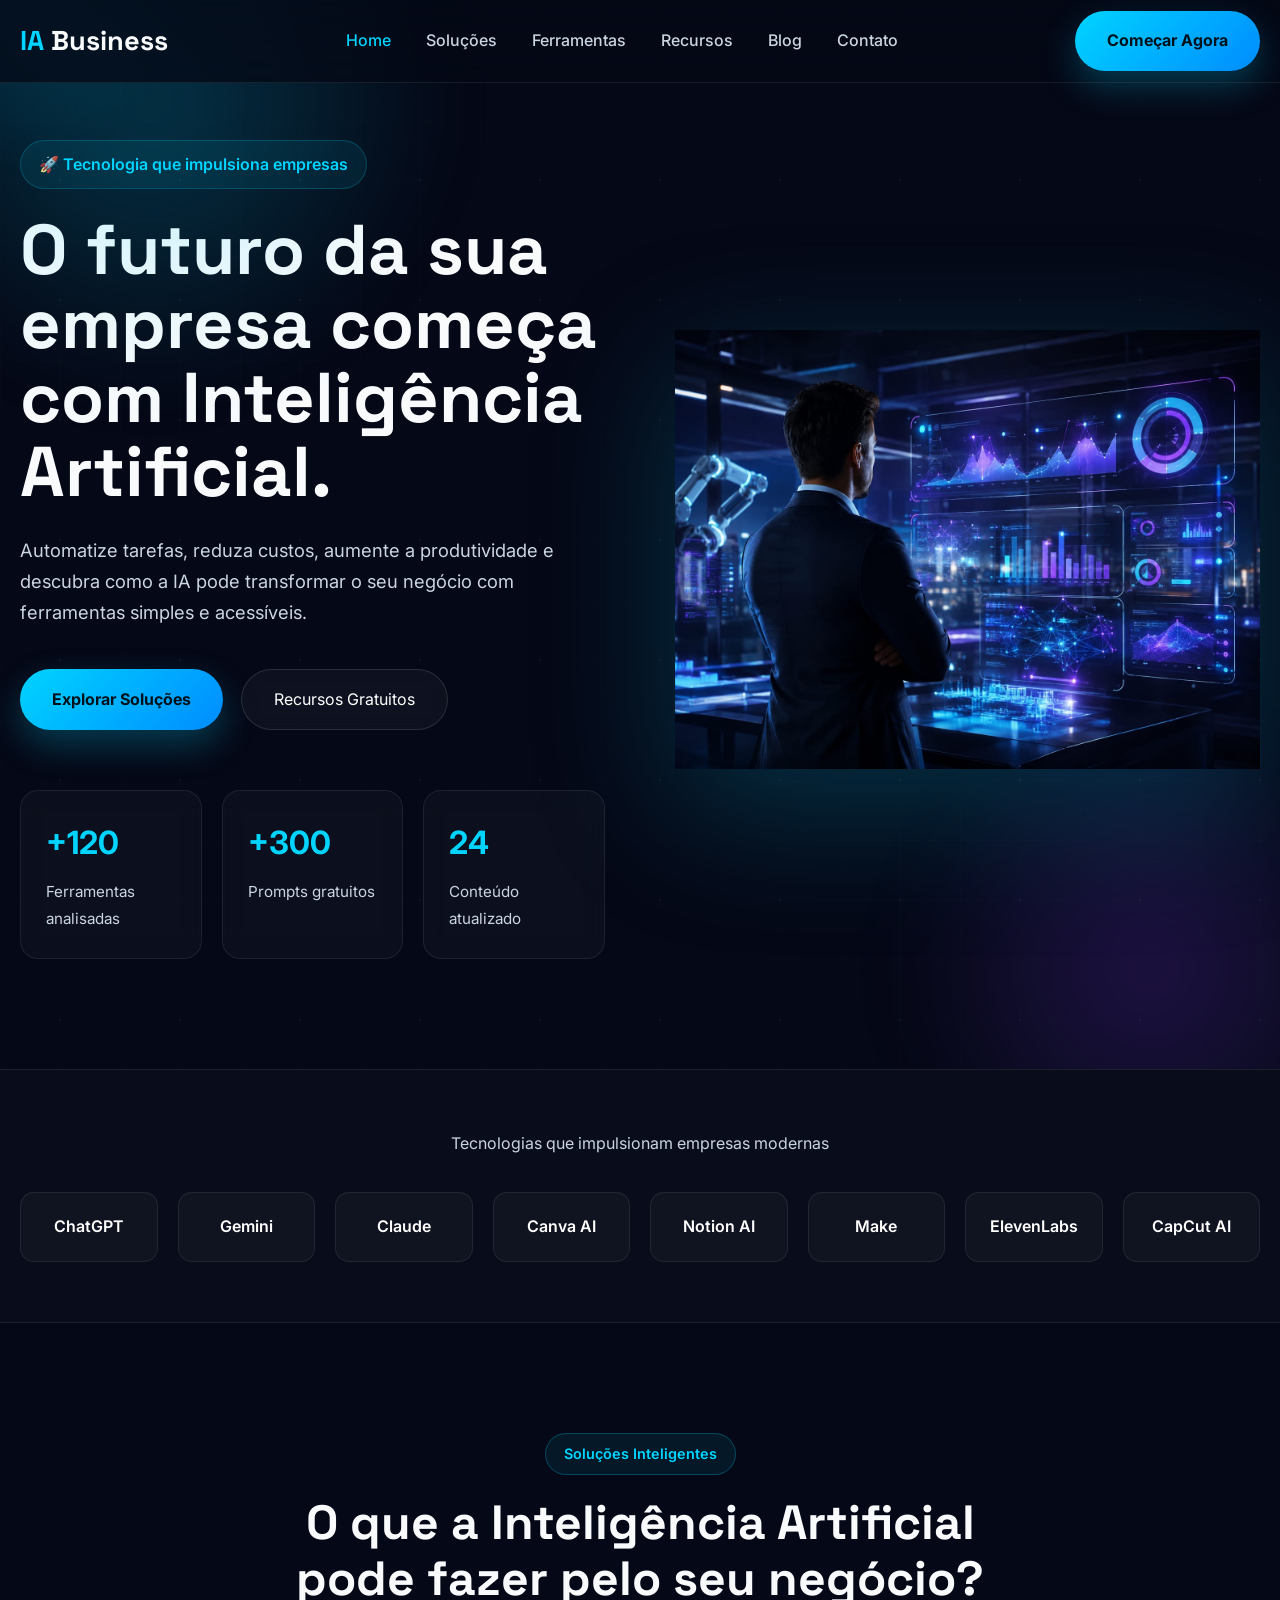
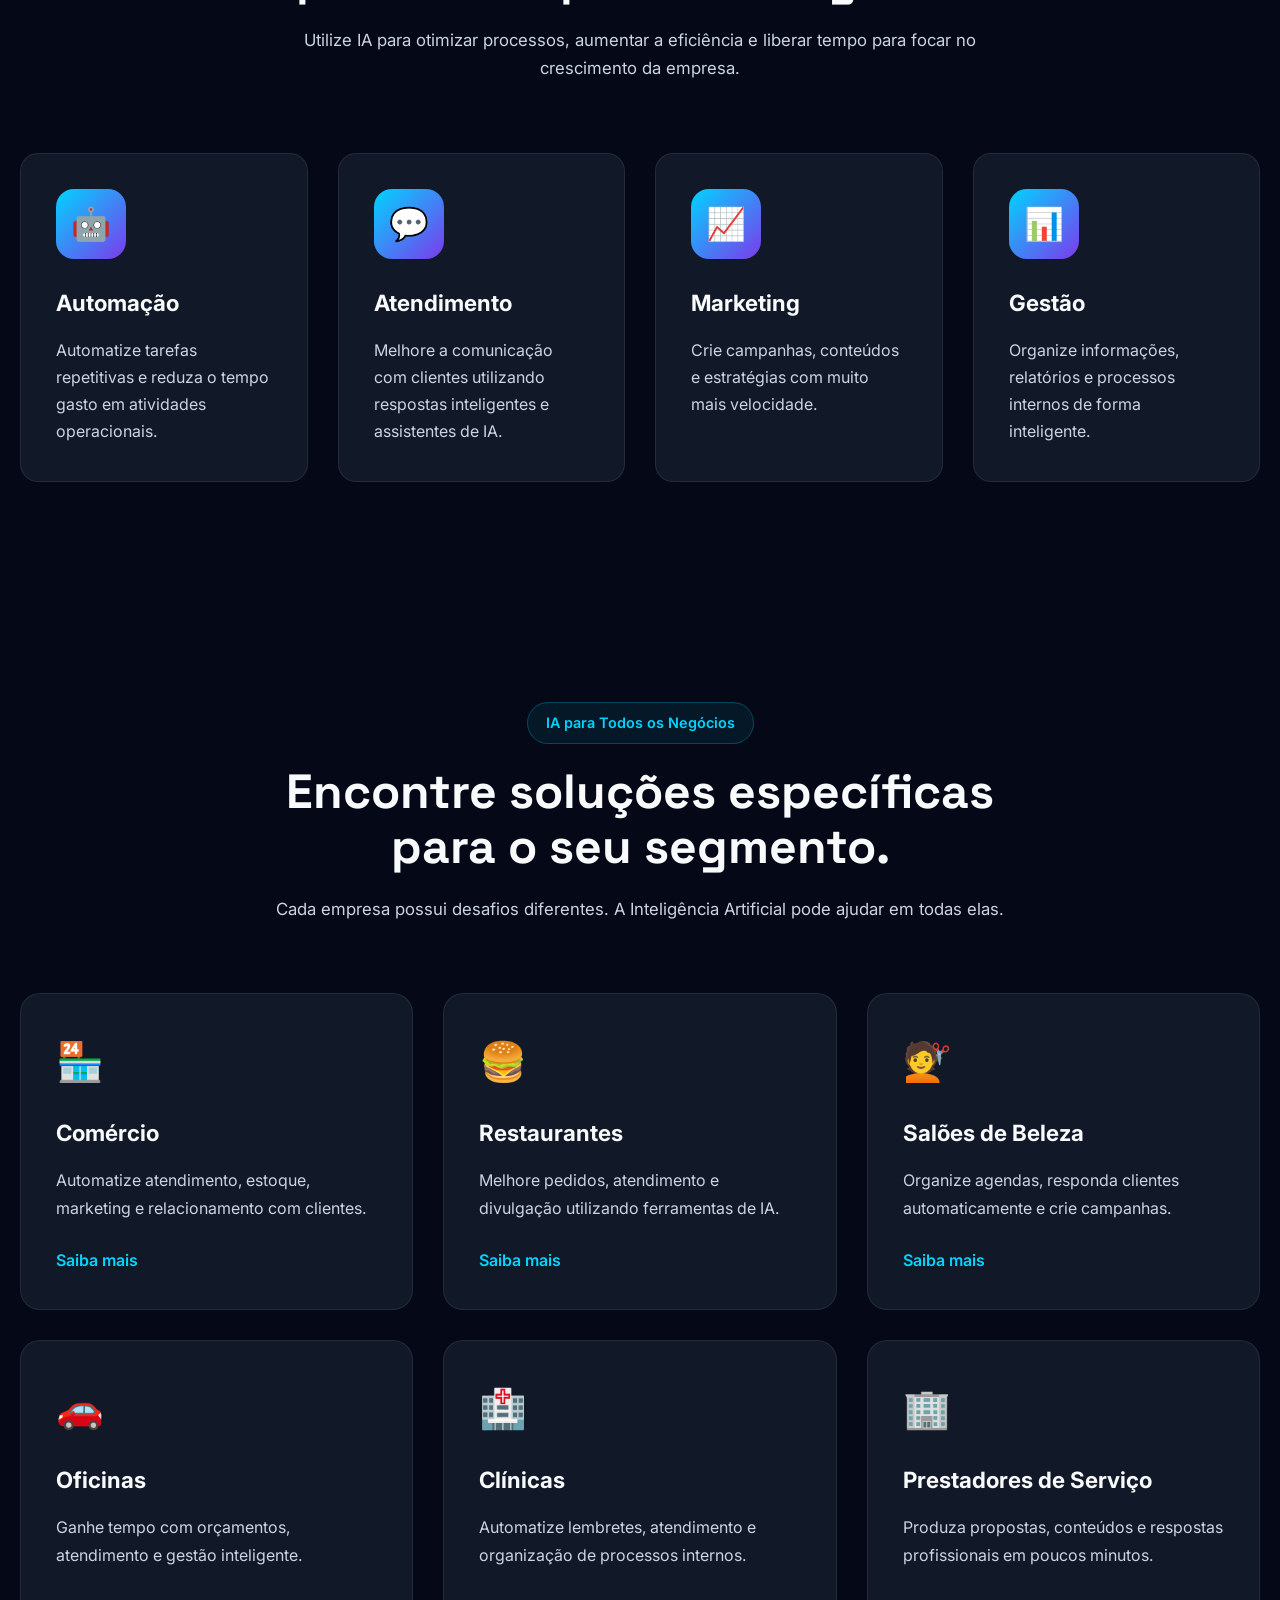
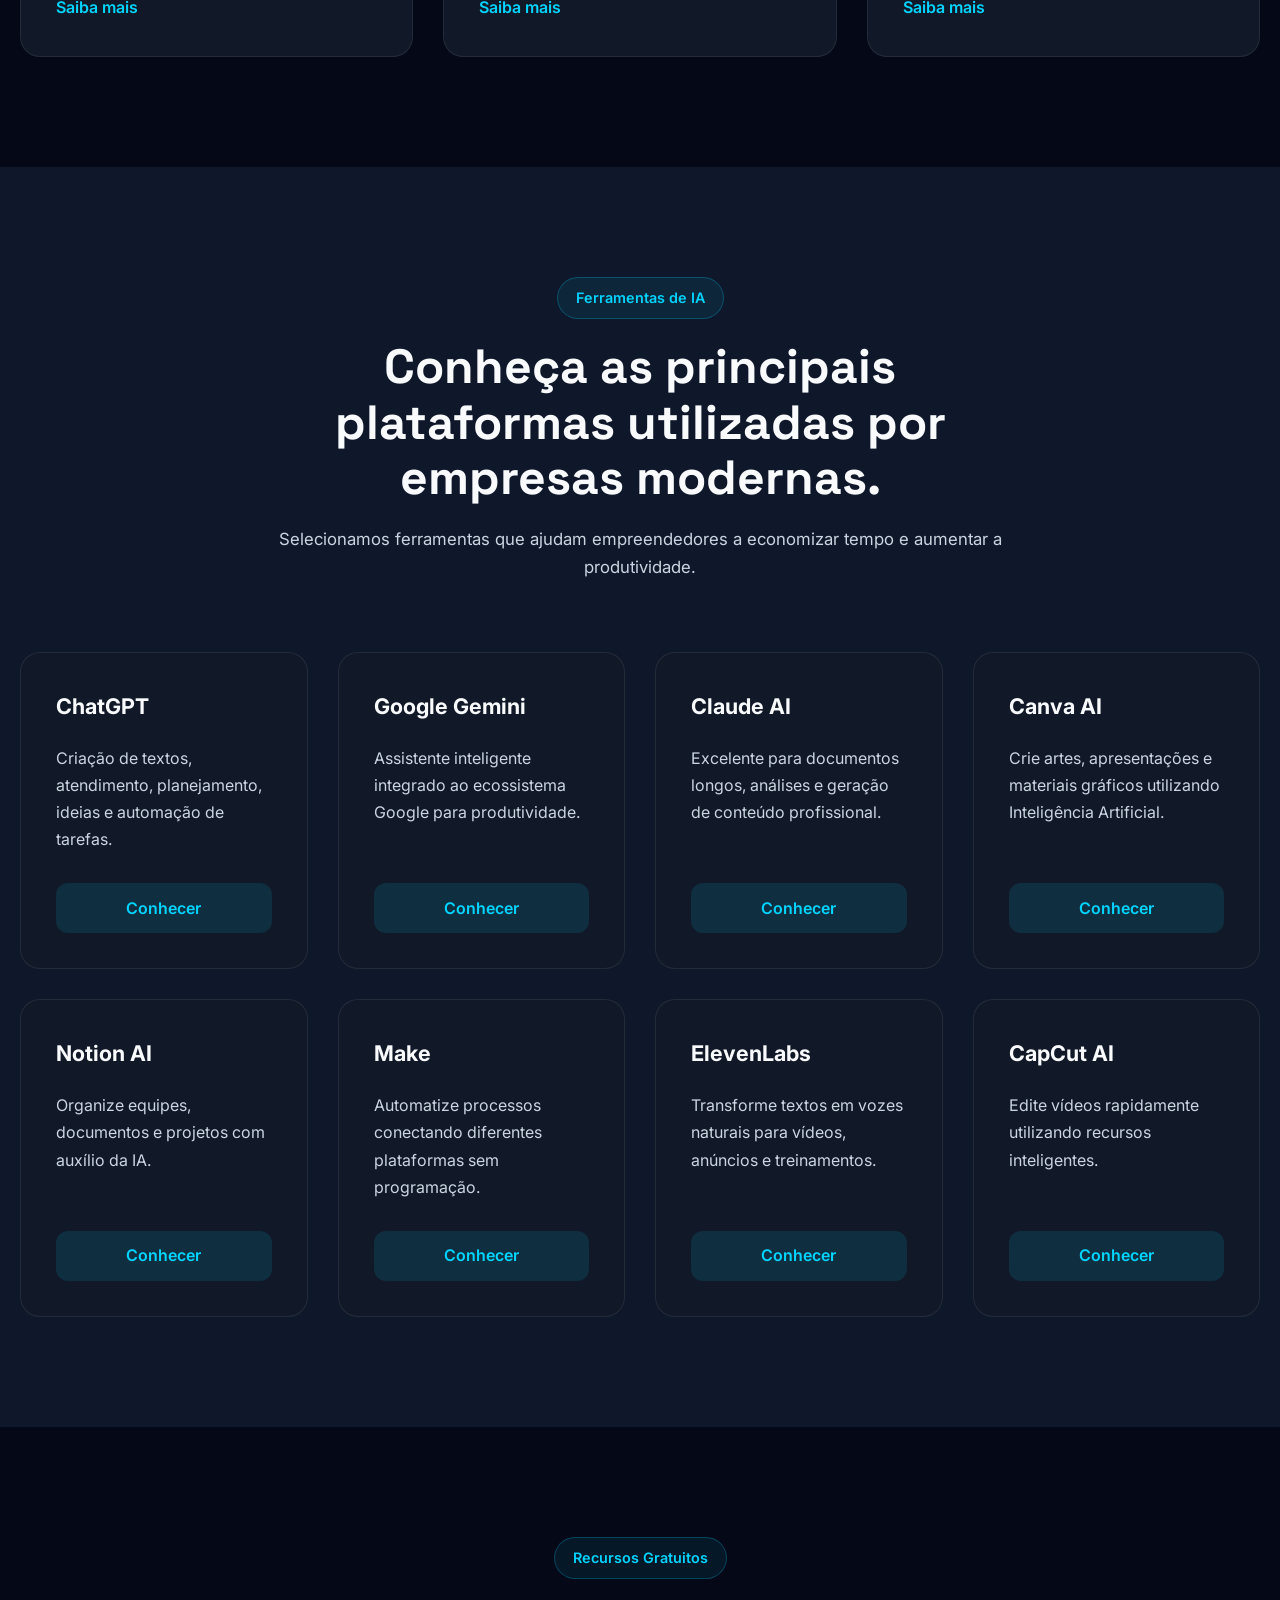
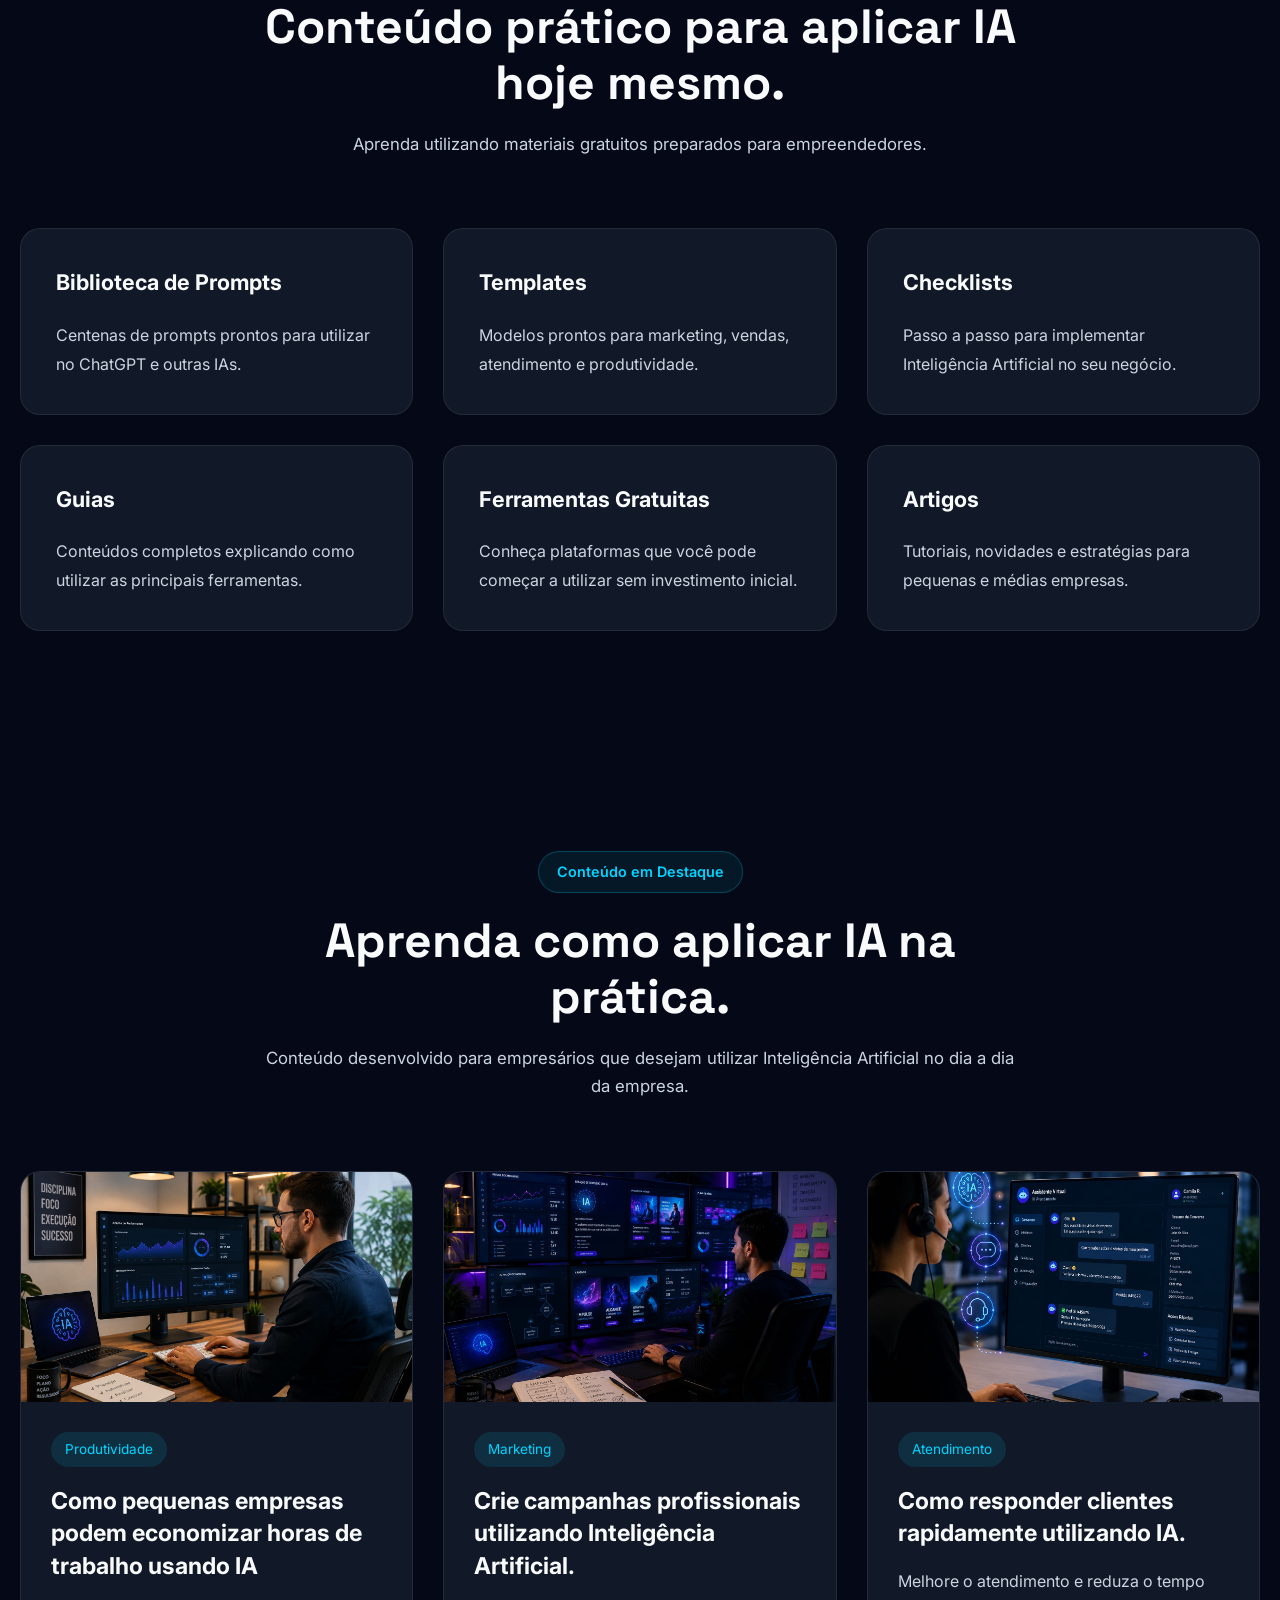
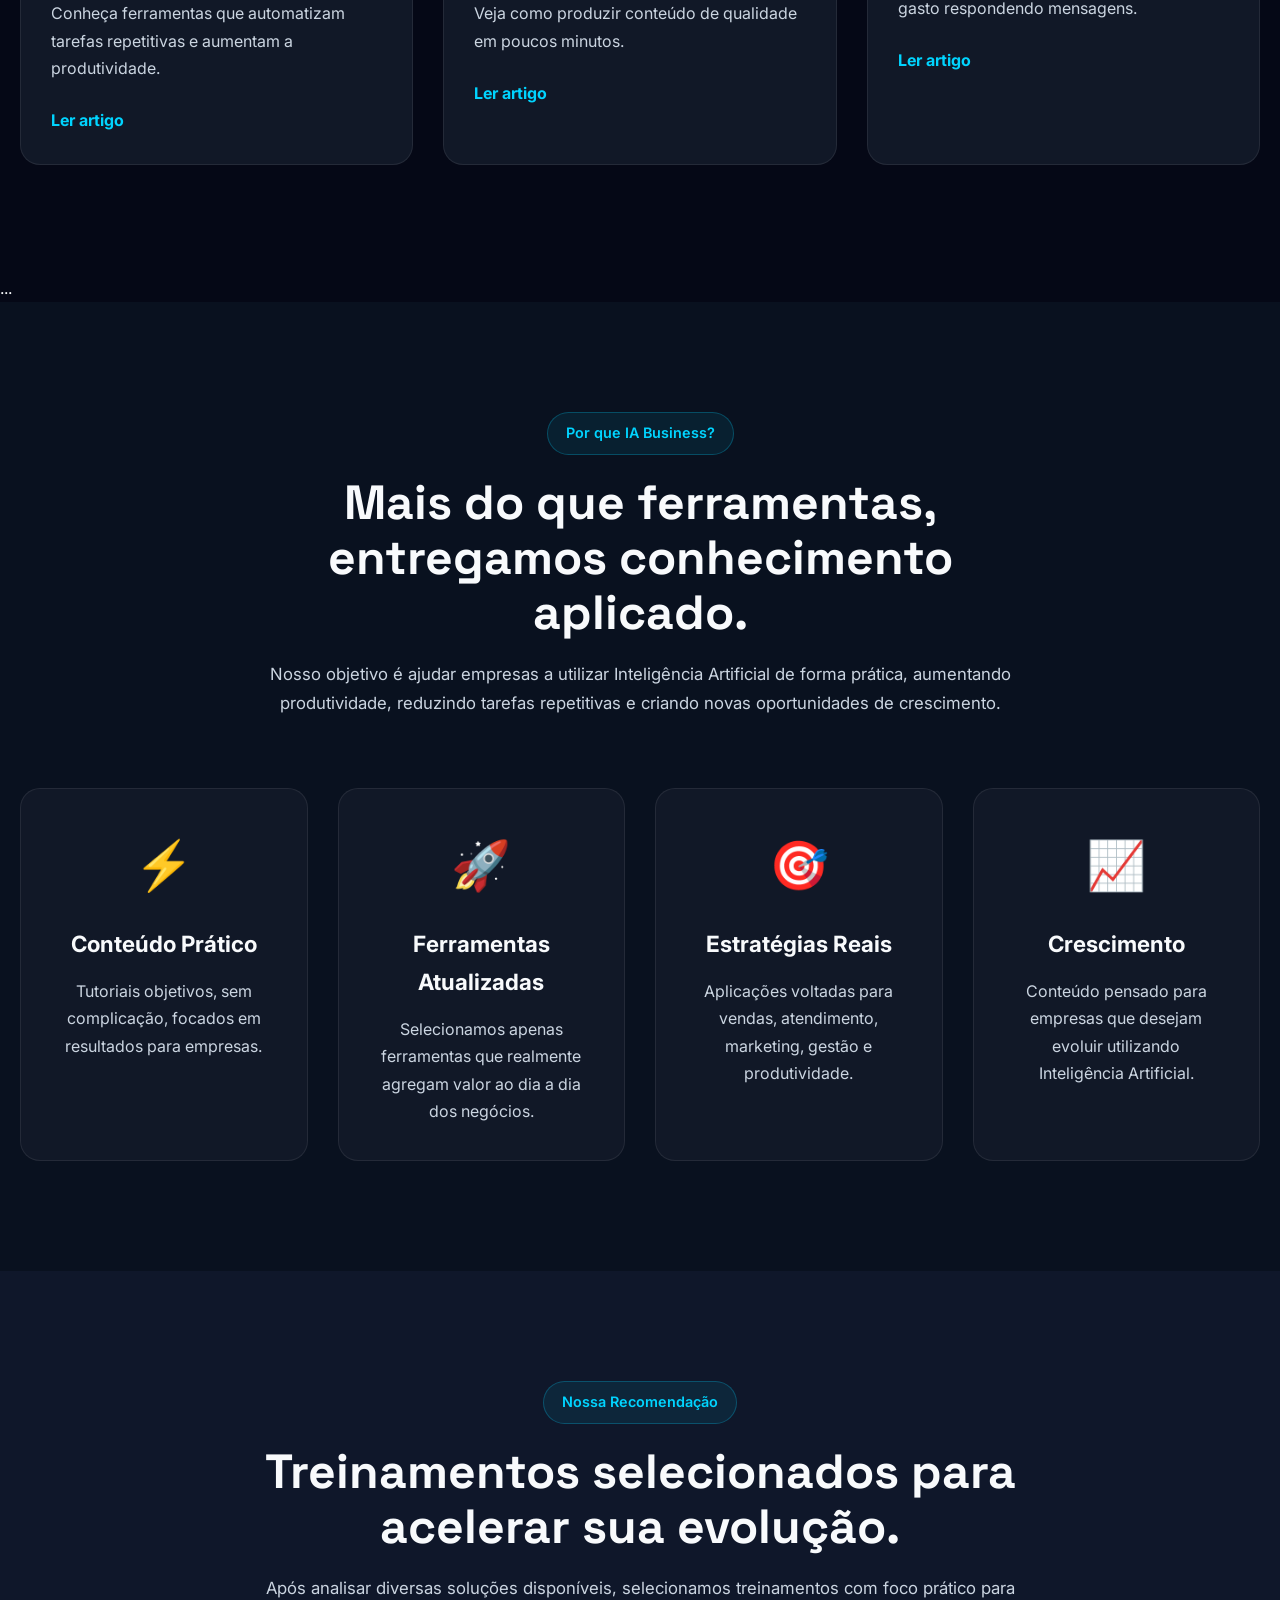
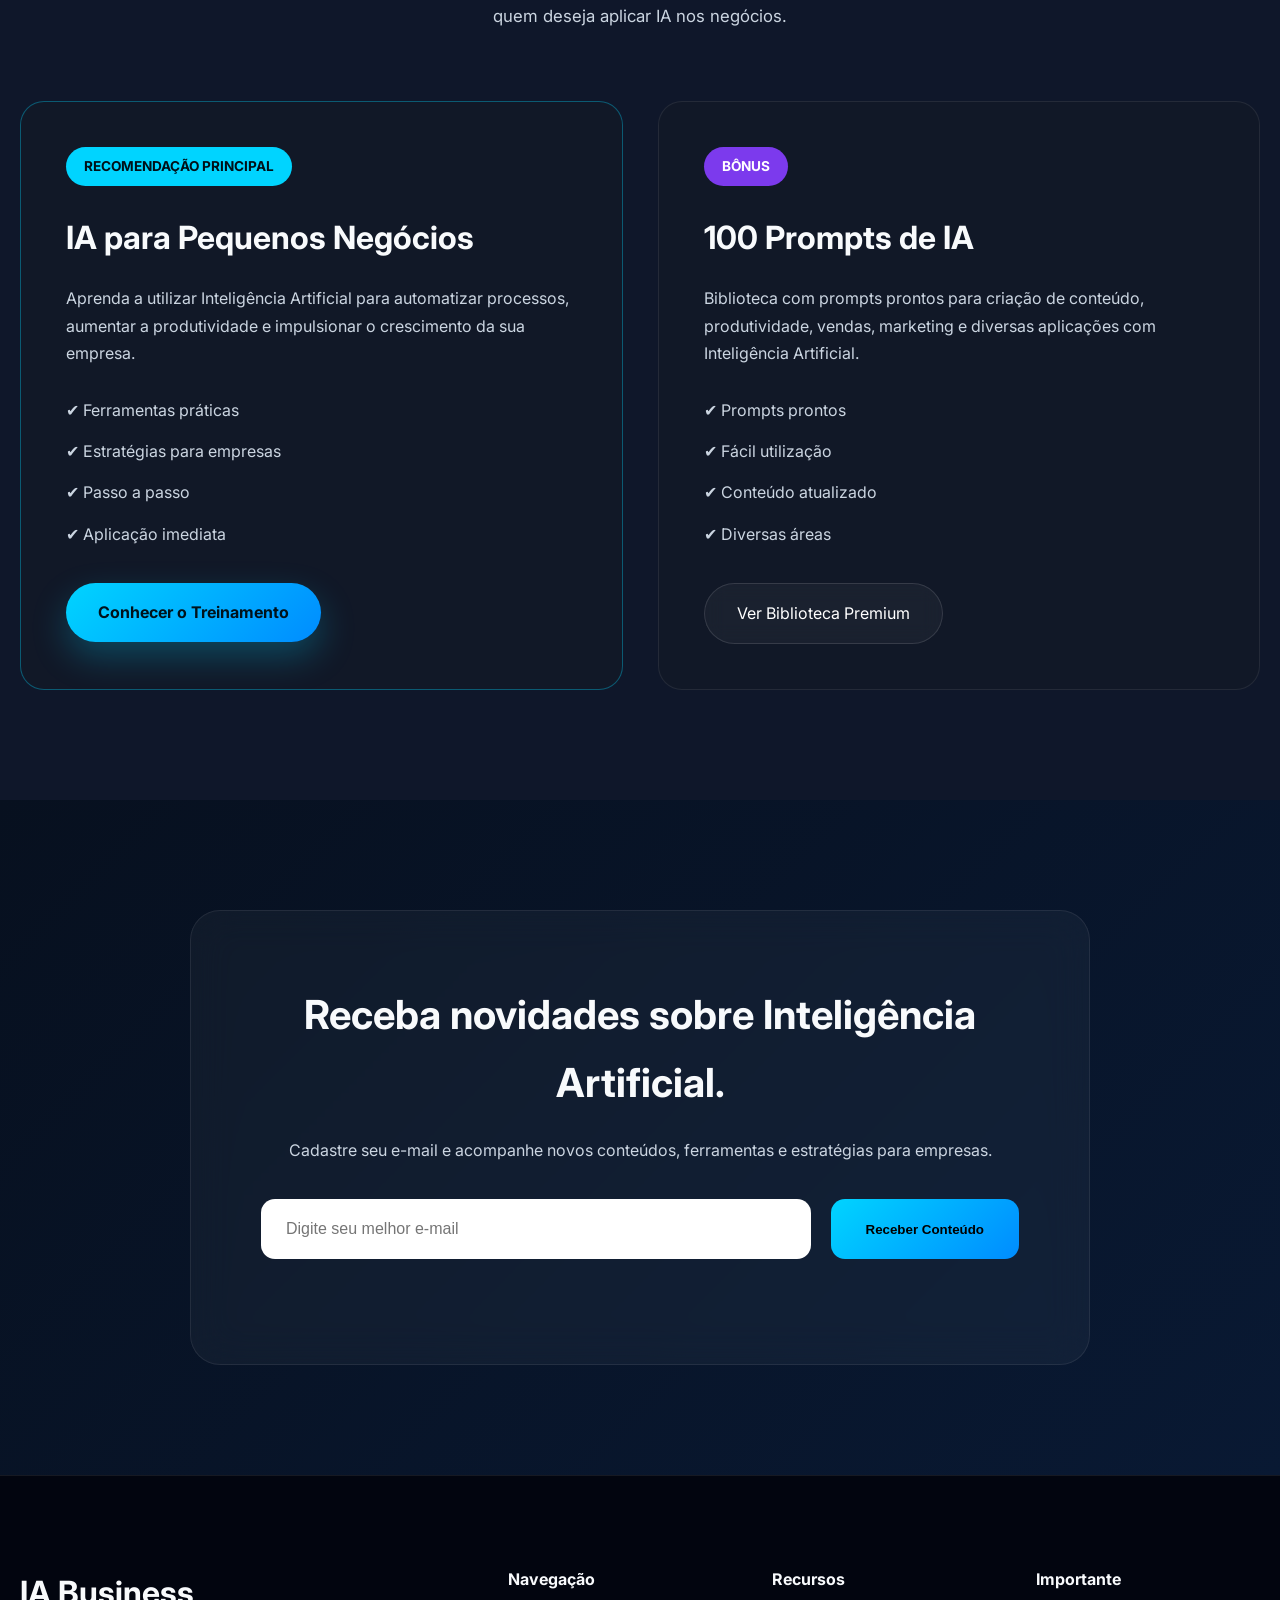
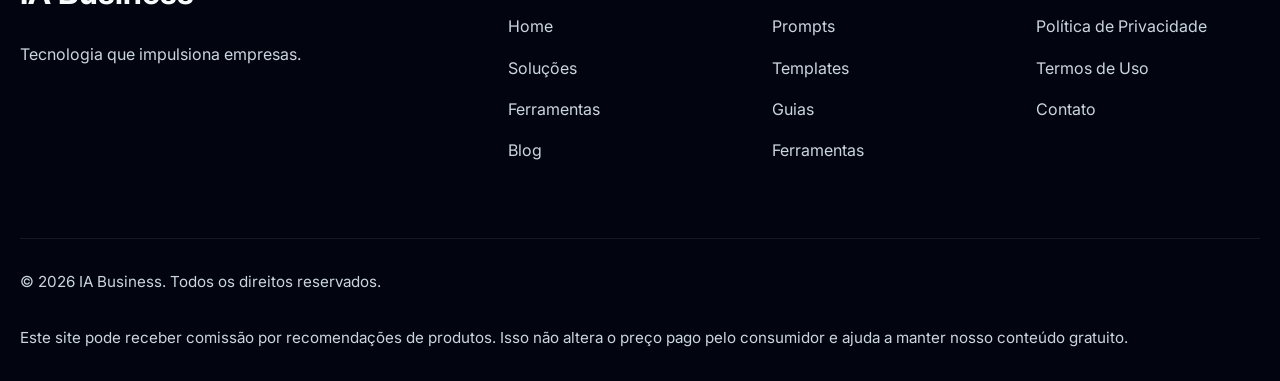
==== commit eb272a92: "Update newsletter form with IDs and required fields" ====
--- a/index.html
+++ b/index.html
@@ -948,11 +948,16 @@
 
 </p>
 
-<form>
-
-<input type="email" placeholder="Digite seu melhor e-mail">
-
-<button type="submit">
+<form id="newsletterForm">
+
+<input
+type="email"
+id="email"
+name="email"
+placeholder="Digite seu melhor e-mail"
+required>
+
+<button id="btnEnviar" type="submit">
 
 Receber Conteúdo
 
@@ -960,6 +965,8 @@
 
 </form>
 
+<p id="mensagemNewsletter"></p>
+
 </div>
 
 </div>
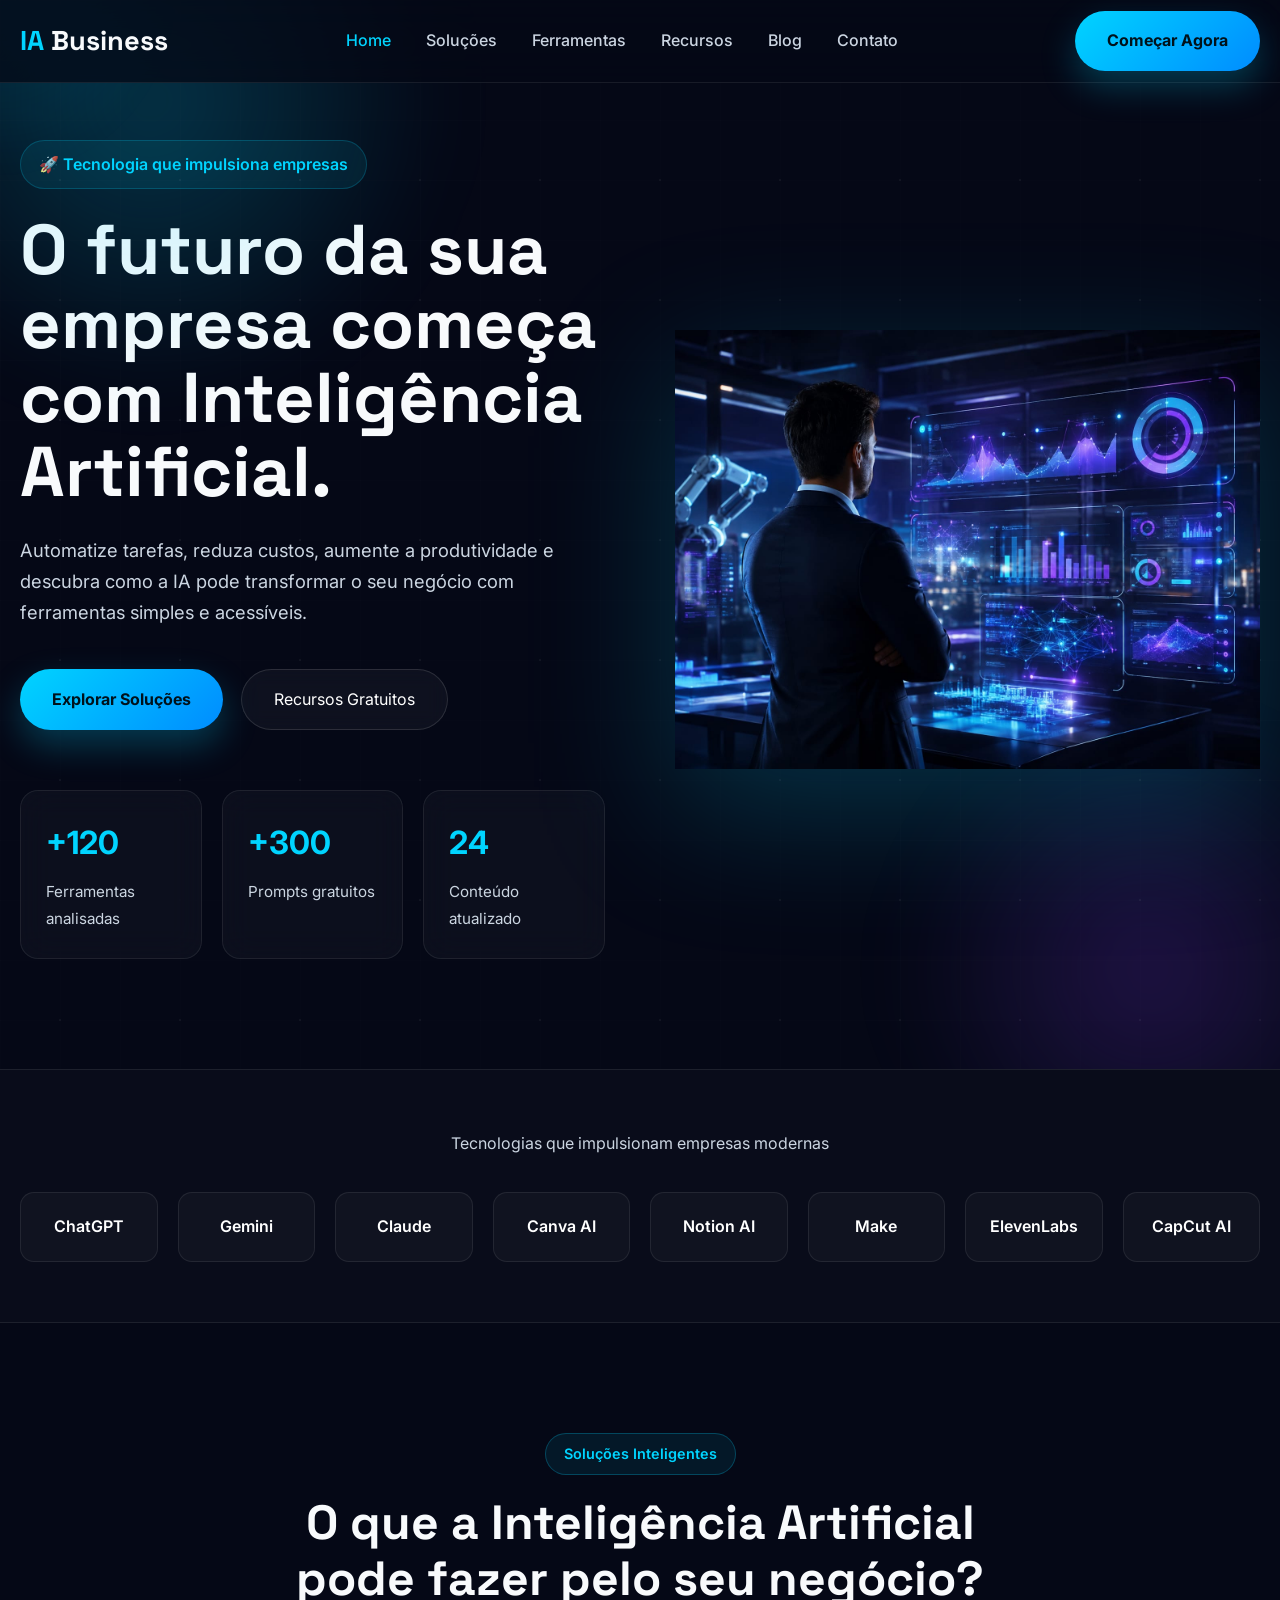
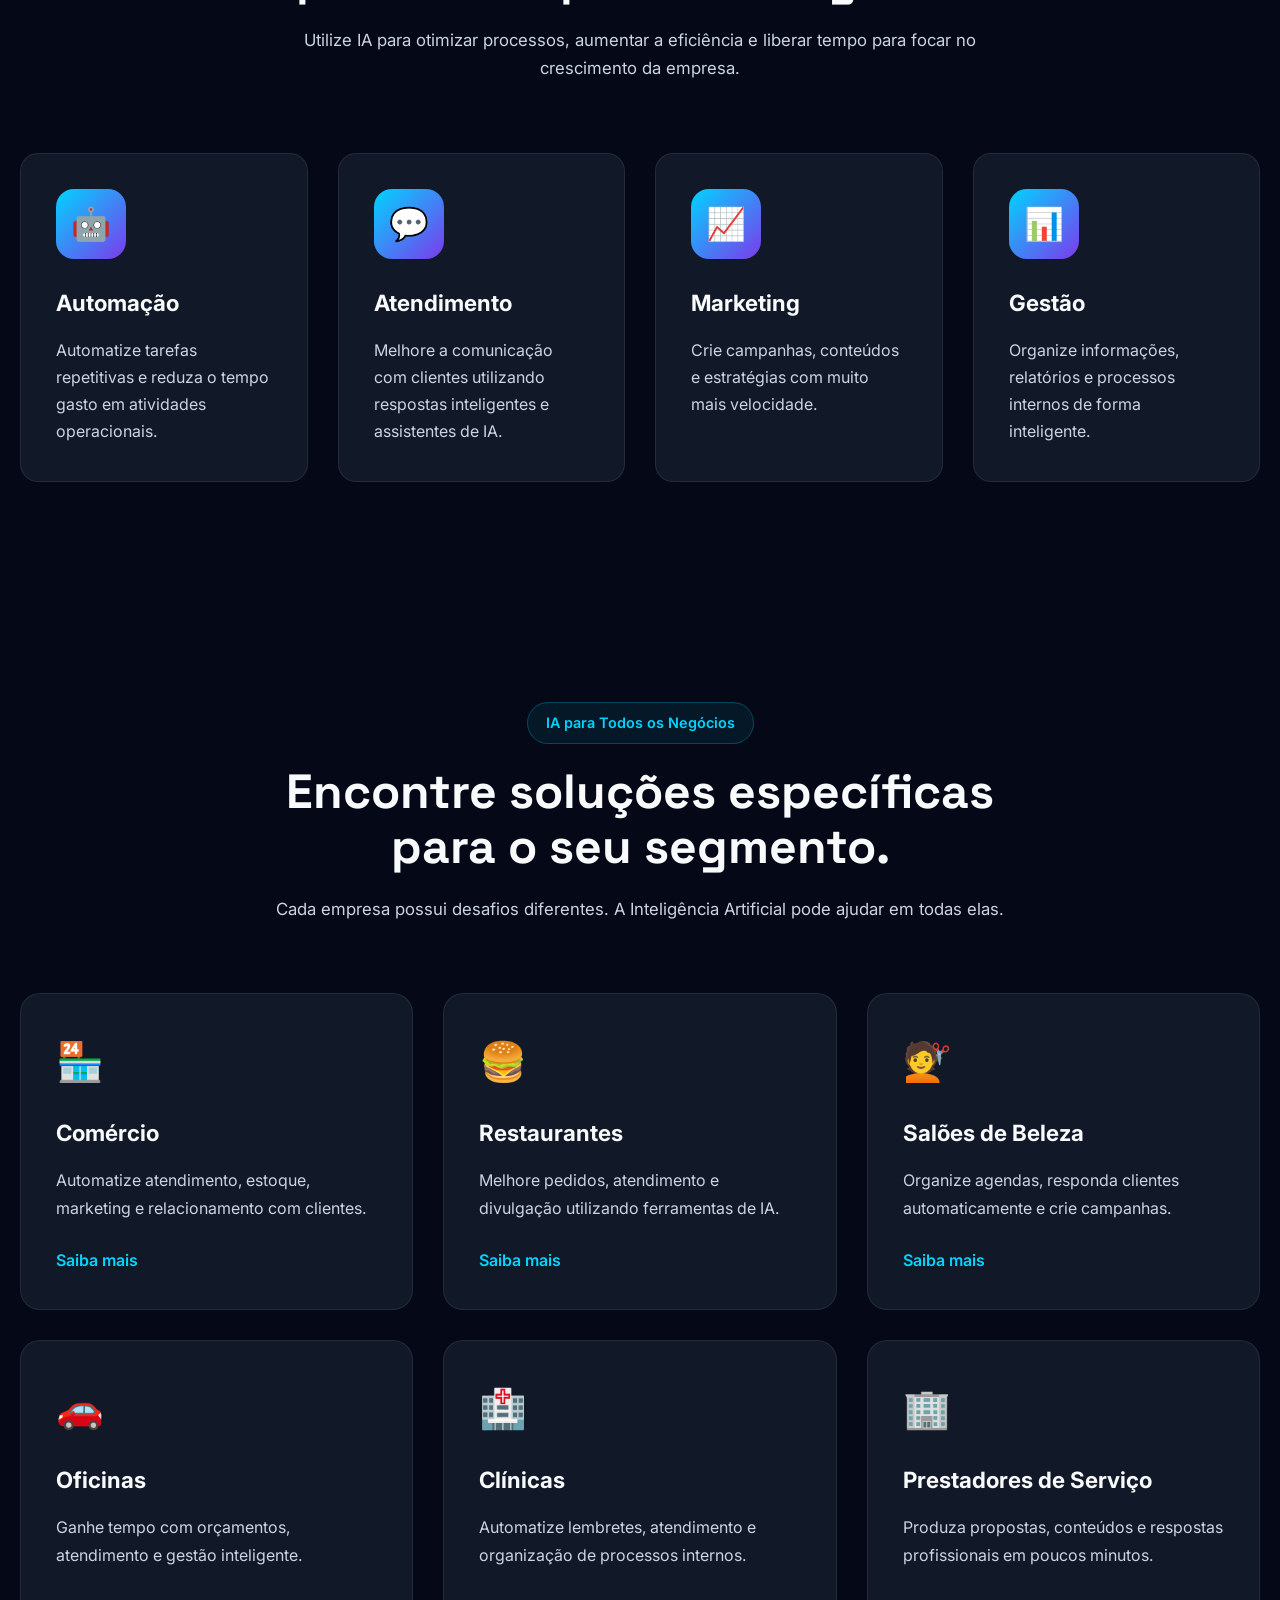
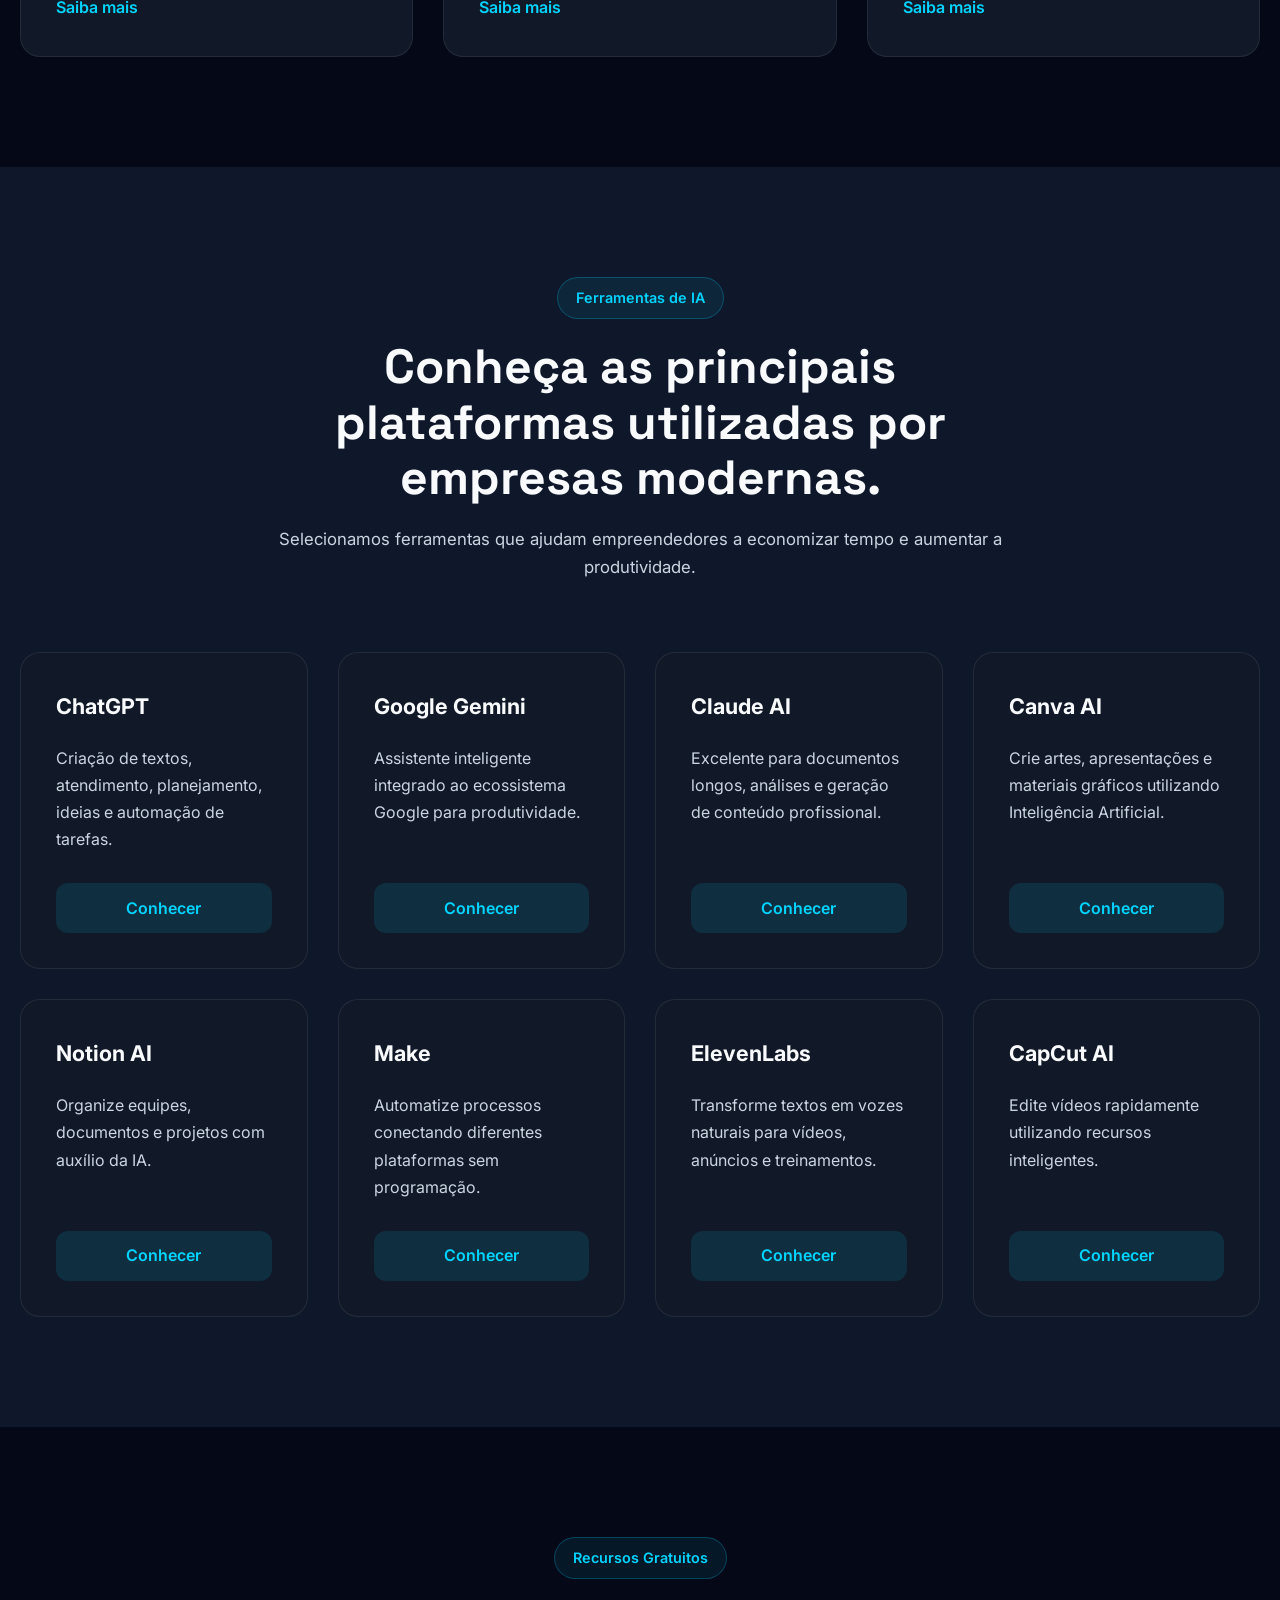
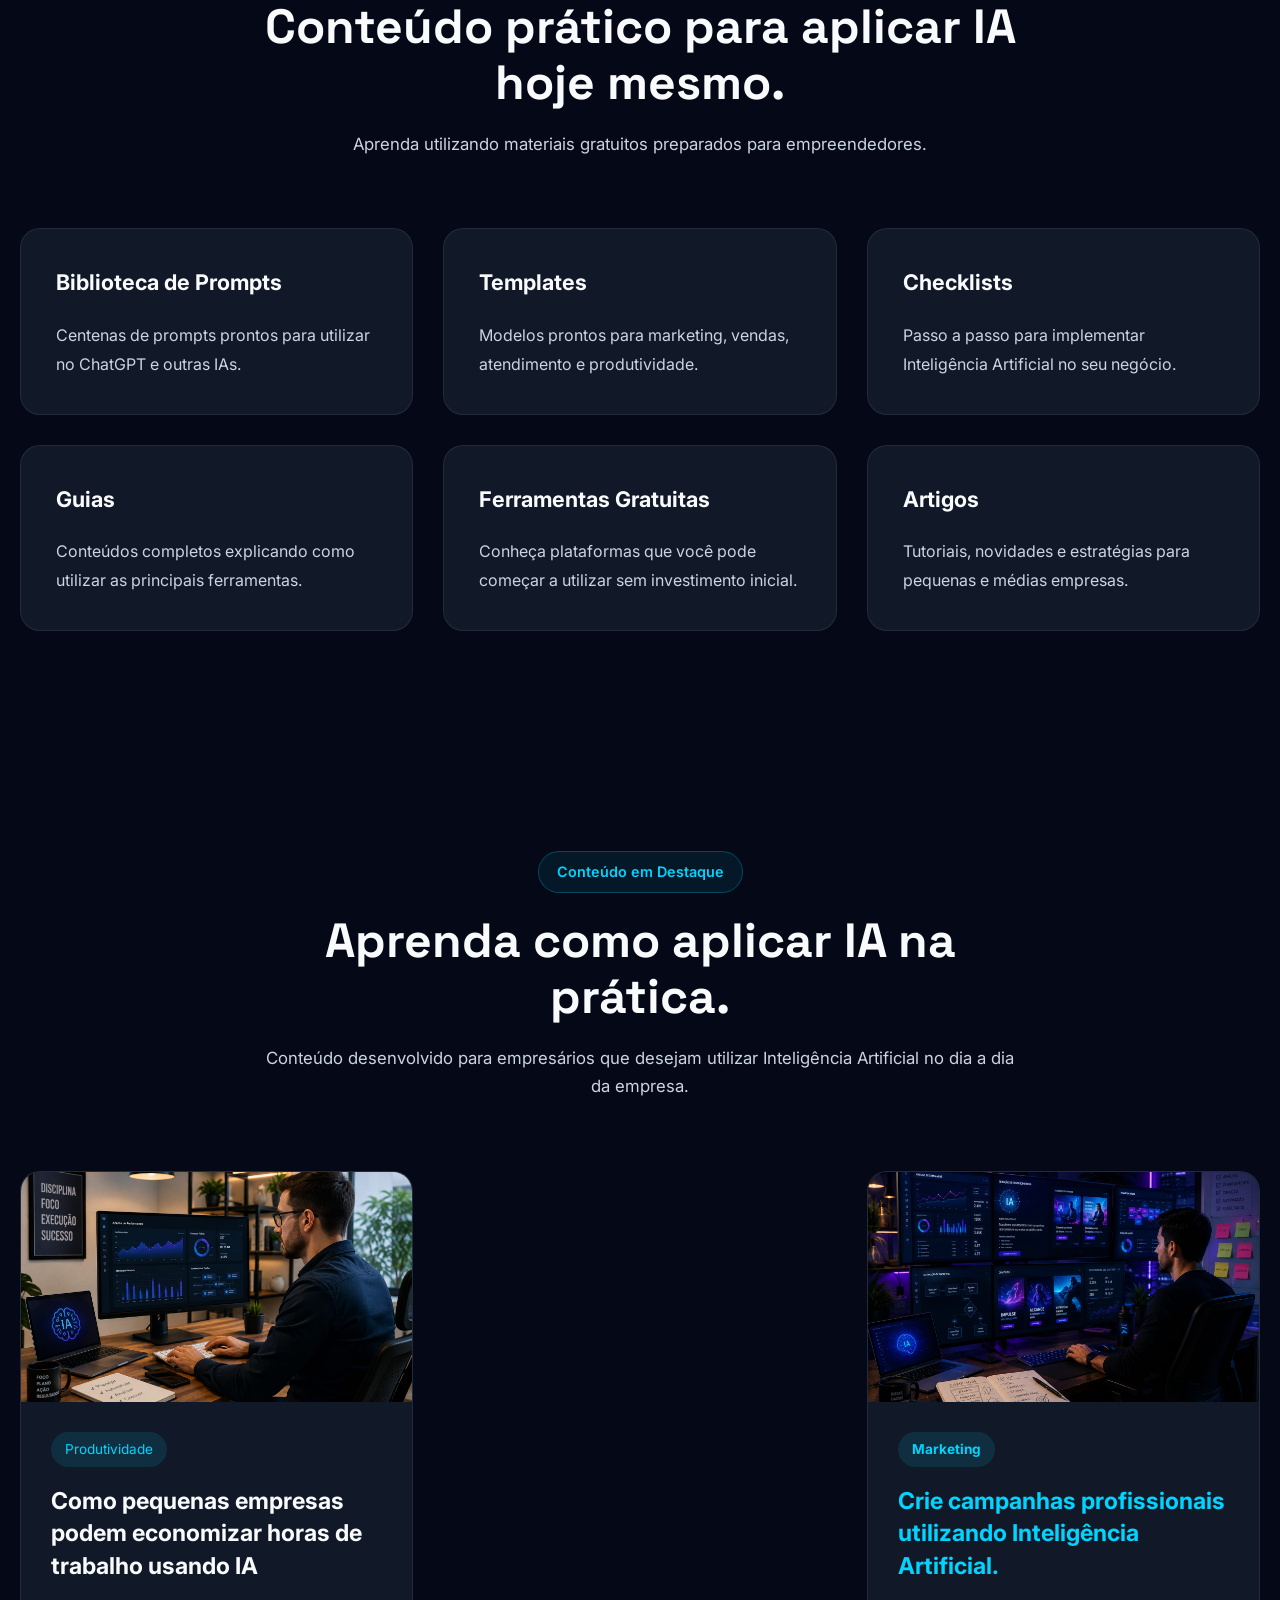
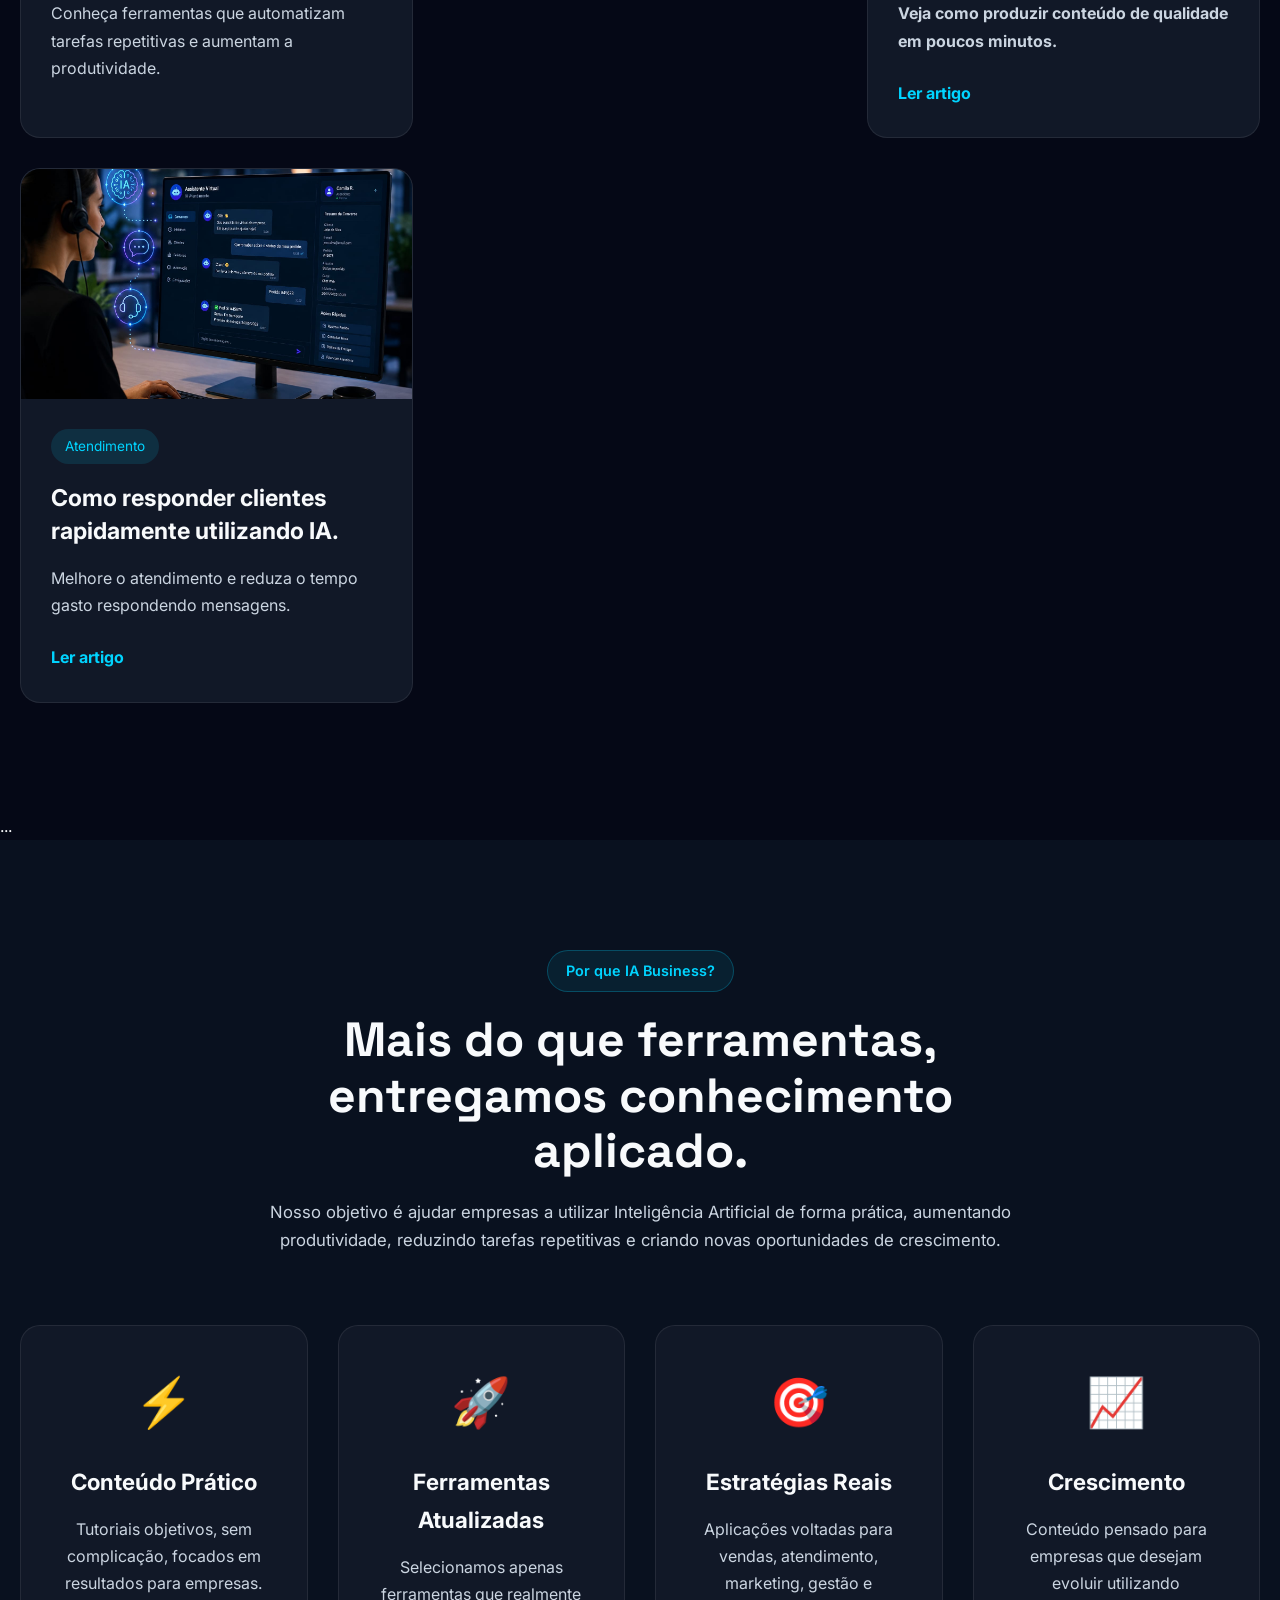
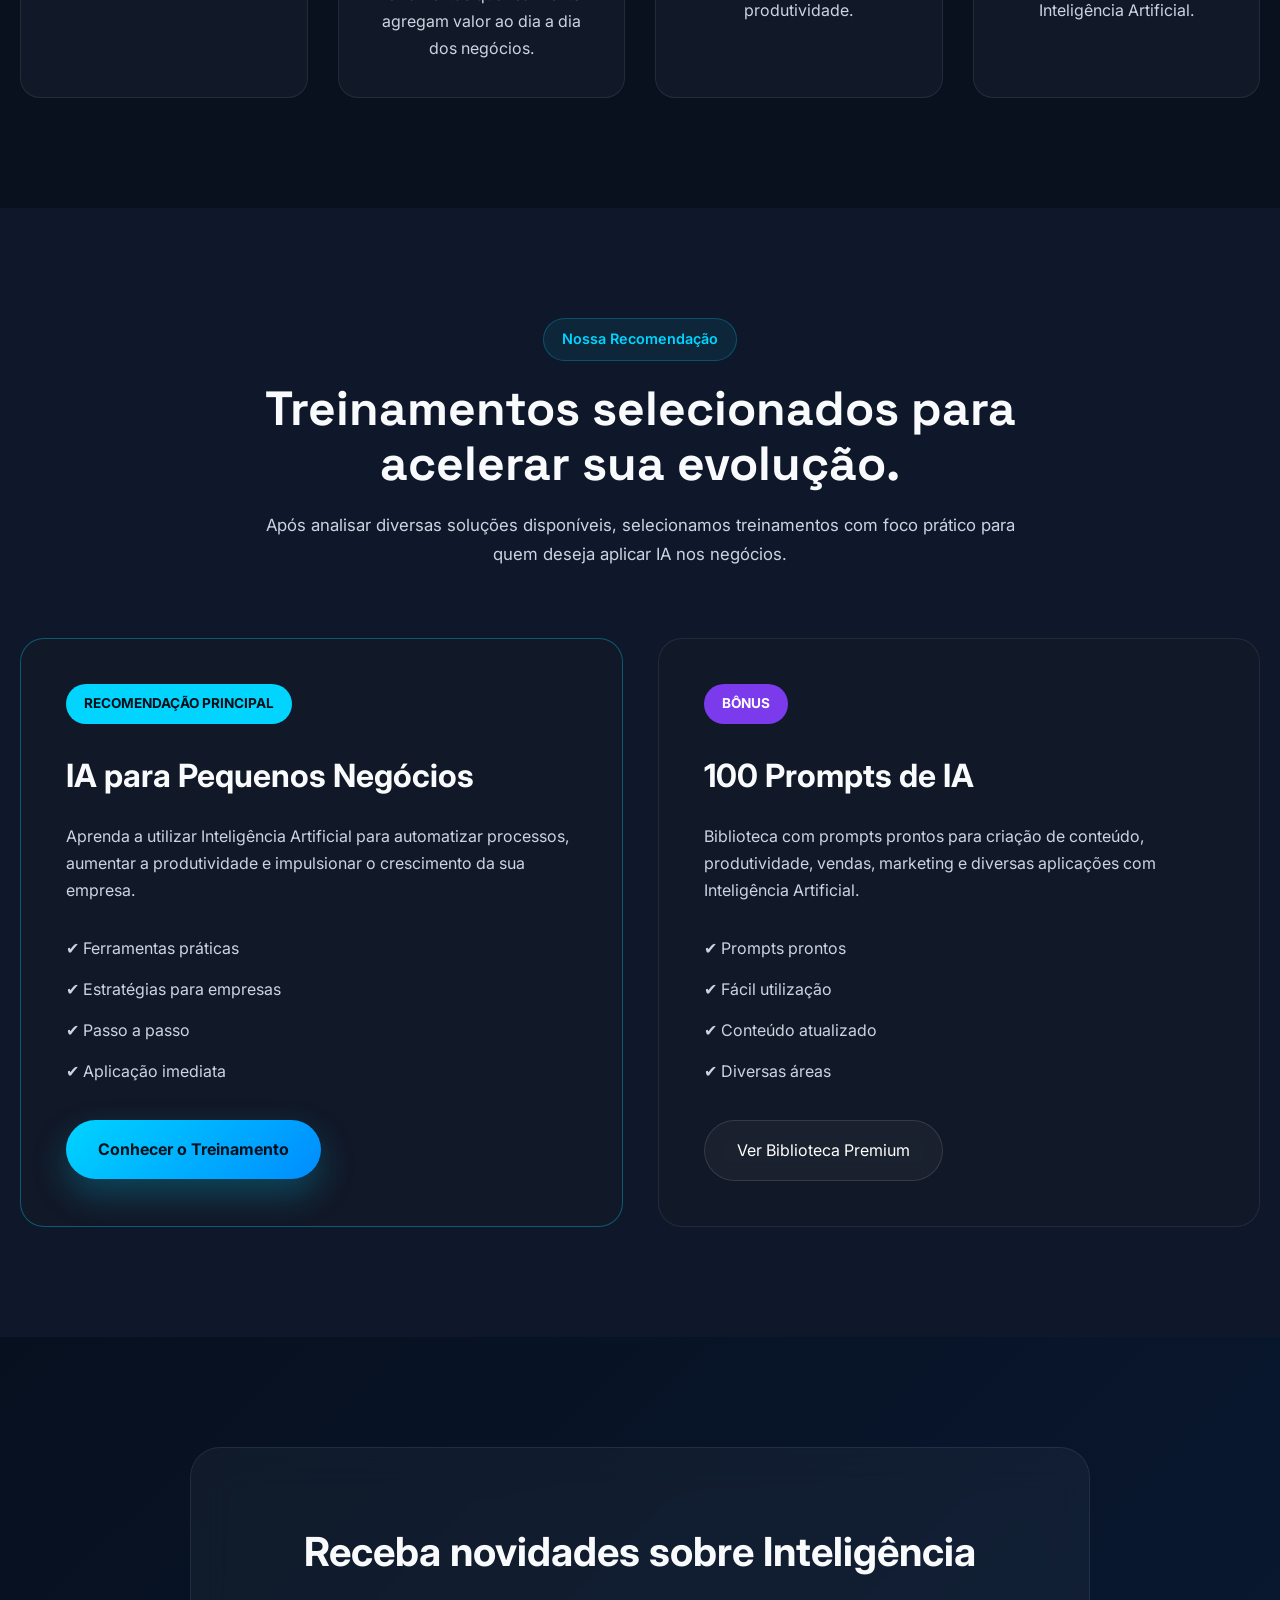
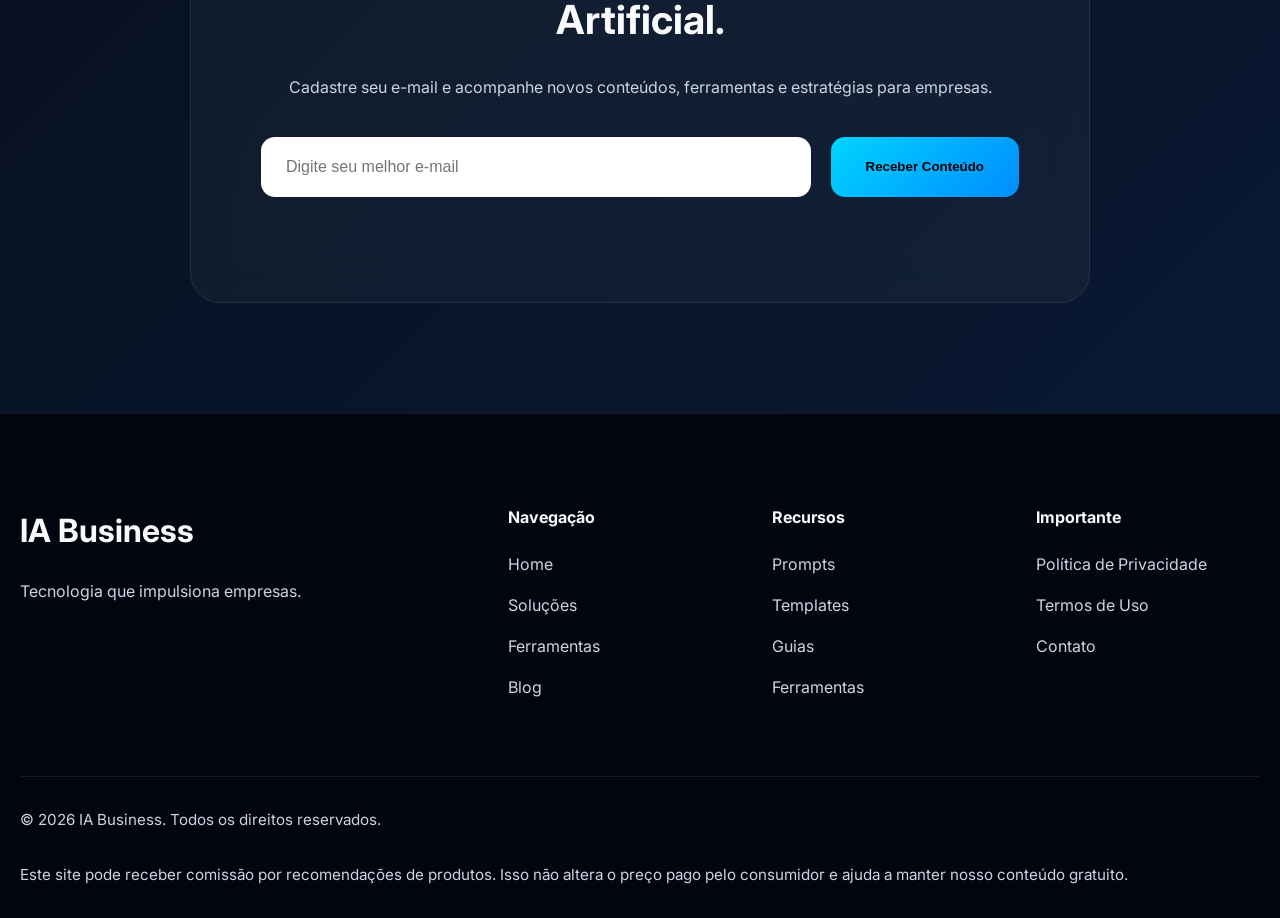
==== commit 1373732a: "Update article links in index.html" ====
--- a/index.html
+++ b/index.html
@@ -715,7 +715,7 @@
 
 <p>Conheça ferramentas que automatizam tarefas repetitivas e aumentam a produtividade.</p>
 
-<a href="#">Ler artigo</a>
+<a href="artigos/ia-pequenos-negocios.html">
 
 </div>
 
@@ -733,7 +733,7 @@
 
 <p>Veja como produzir conteúdo de qualidade em poucos minutos.</p>
 
-<a href="#">Ler artigo</a>
+<a href="blog.html"> Ler artigo </a>
 
 </div>
 
@@ -751,7 +751,7 @@
 
 <p>Melhore o atendimento e reduza o tempo gasto respondendo mensagens.</p>
 
-<a href="#">Ler artigo</a>
+<a href="blog.html"> Ler artigo </a>
 
 </div>
 
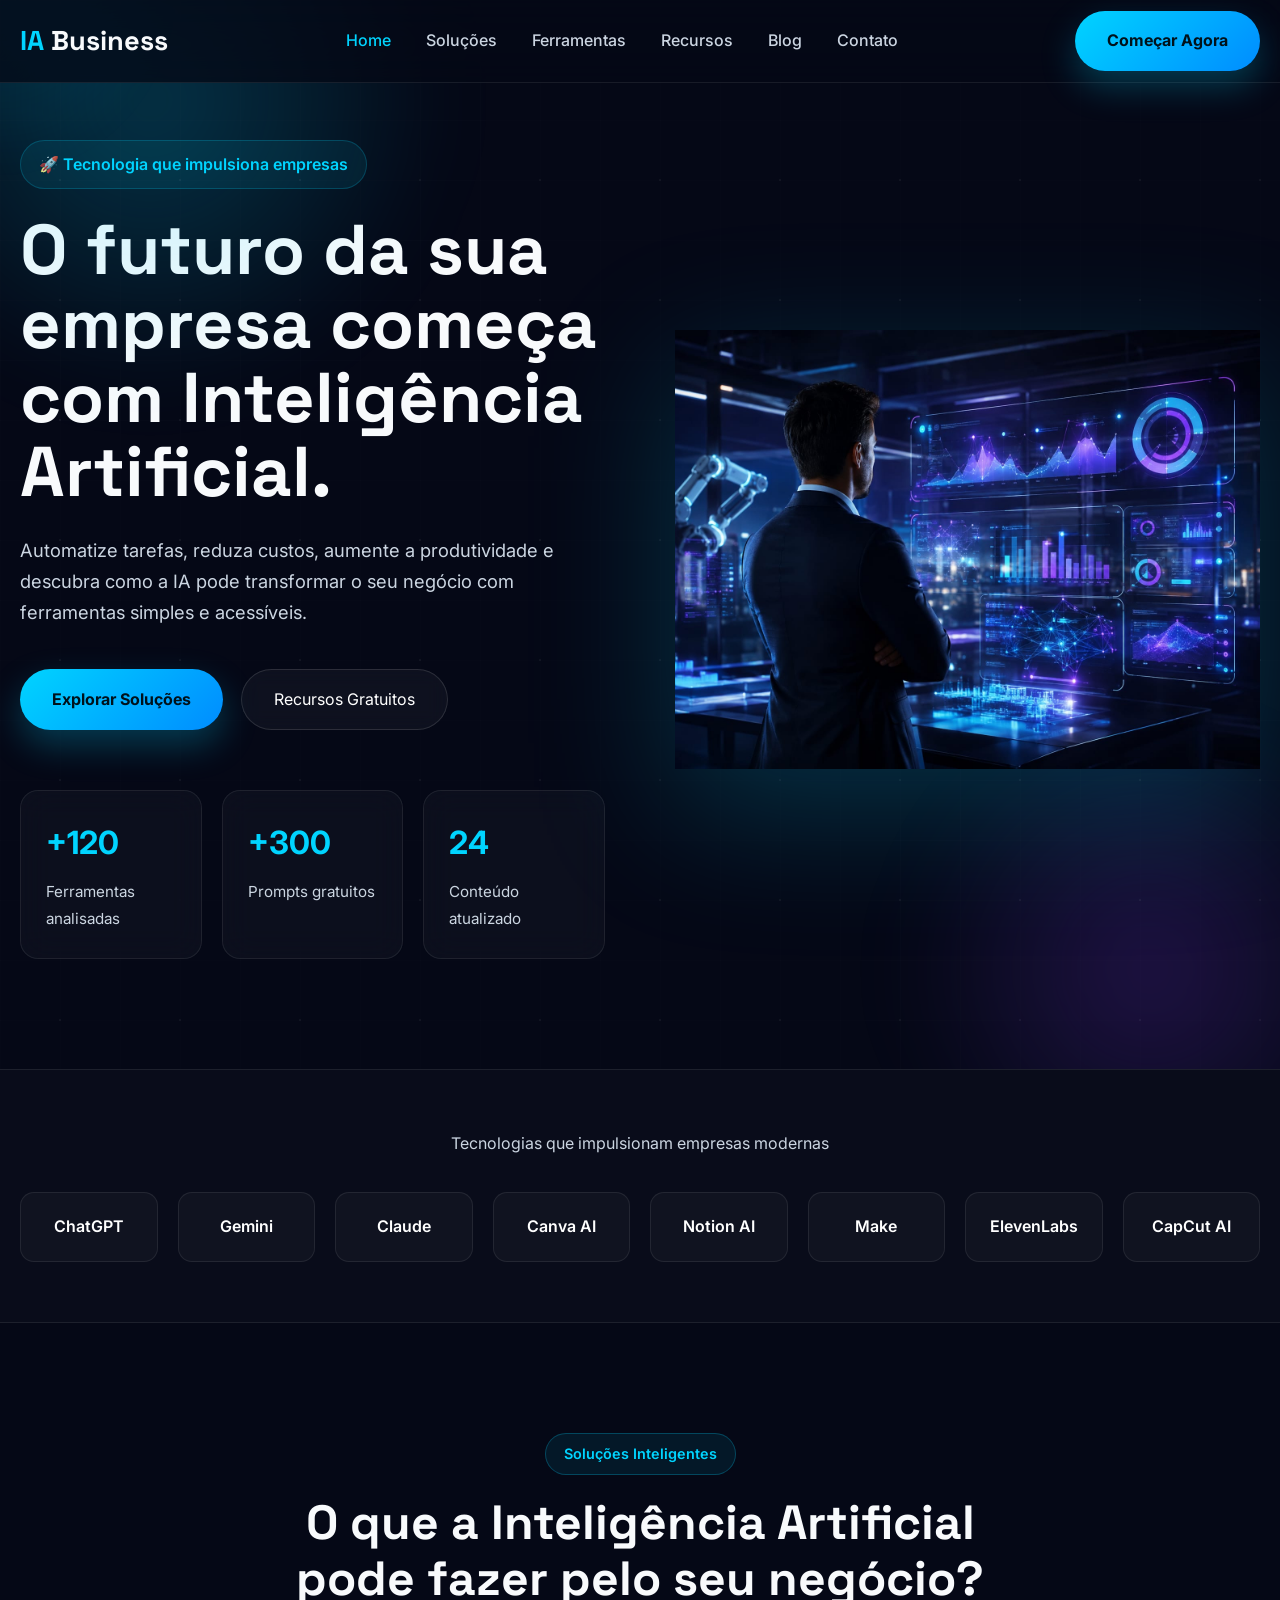
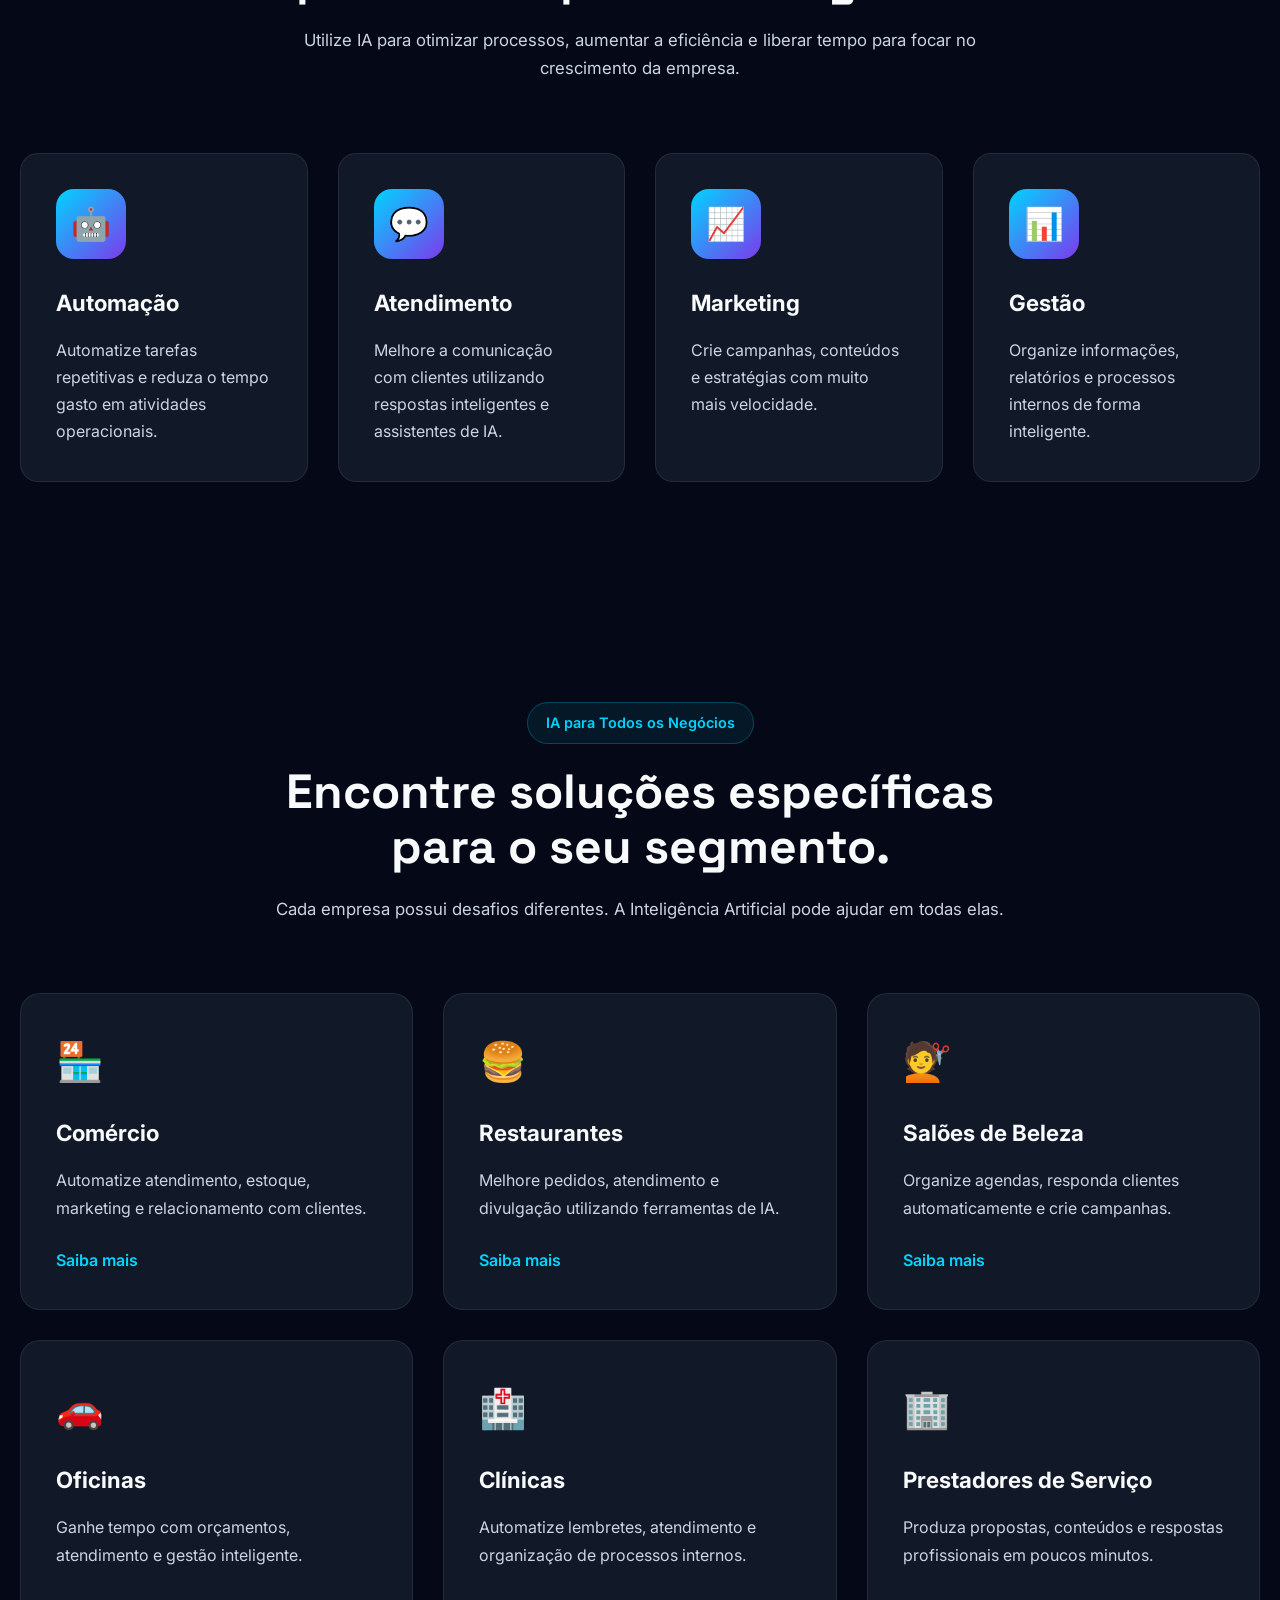
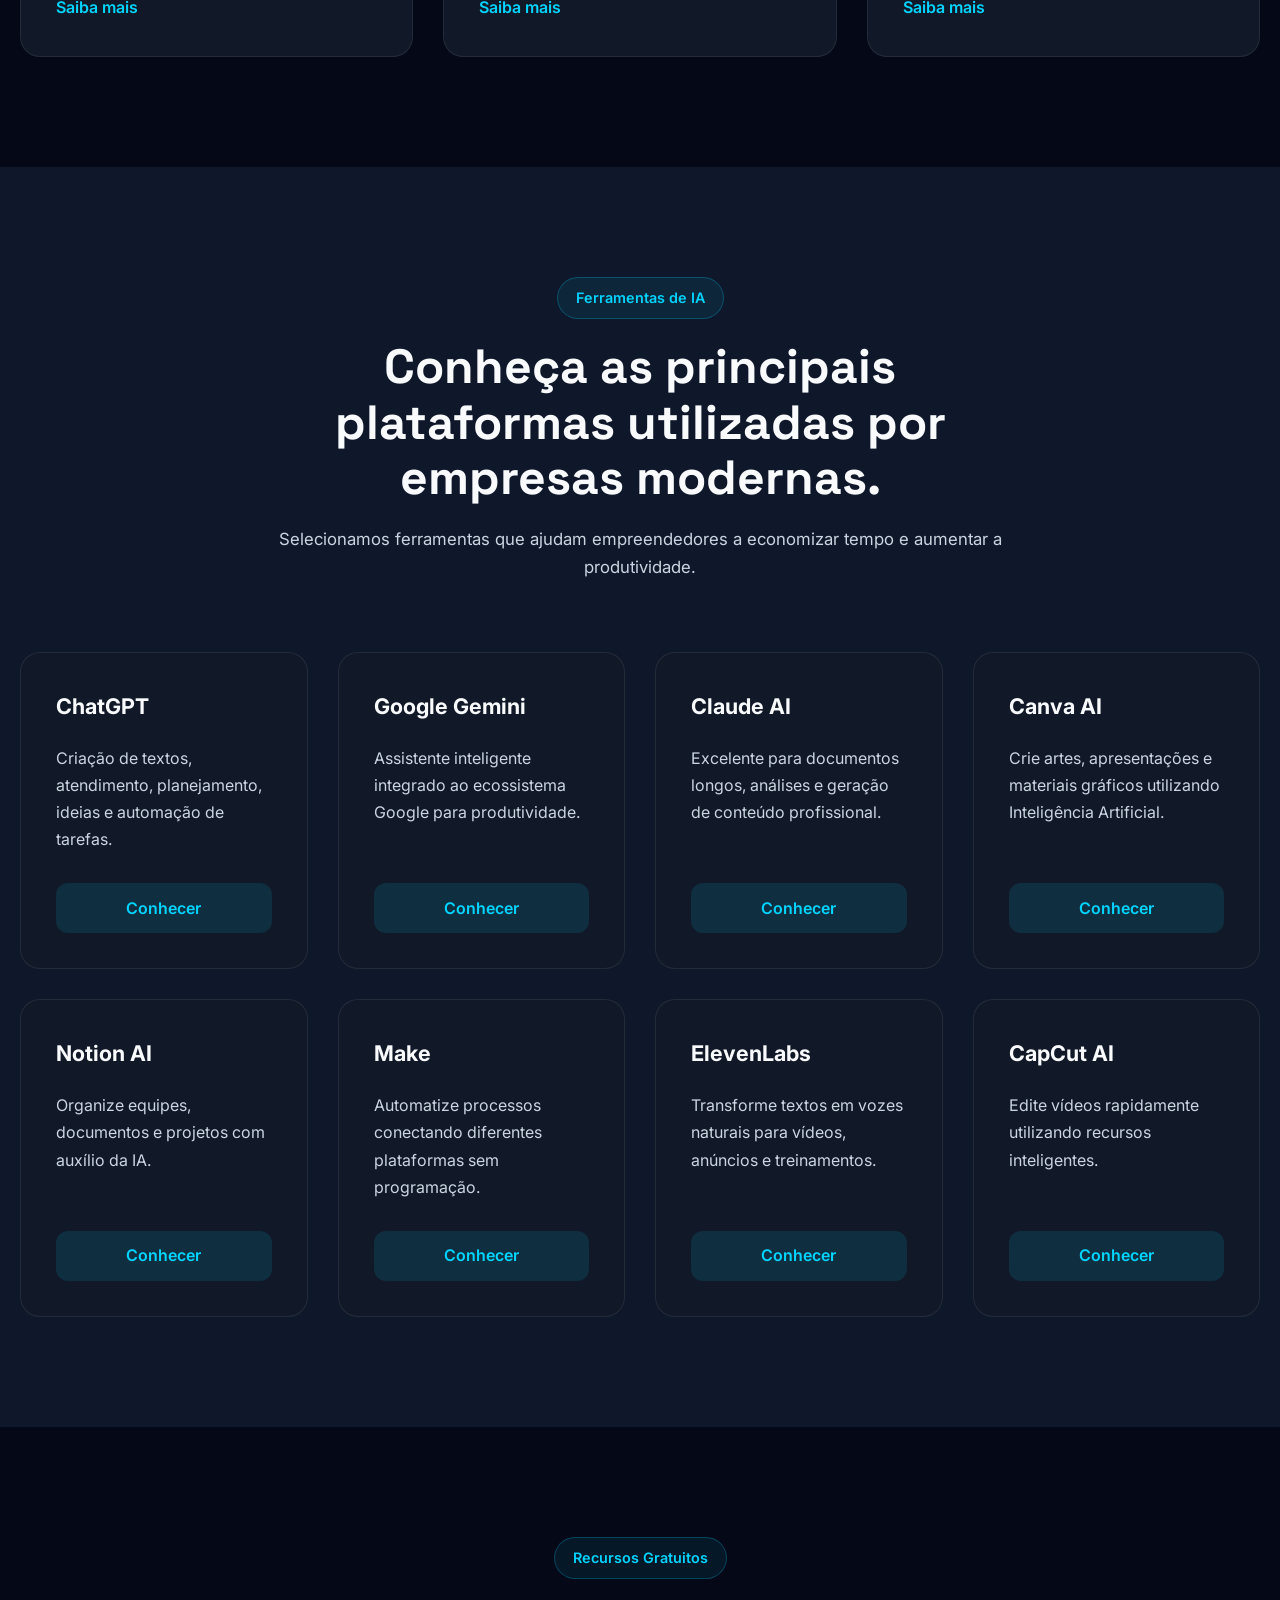
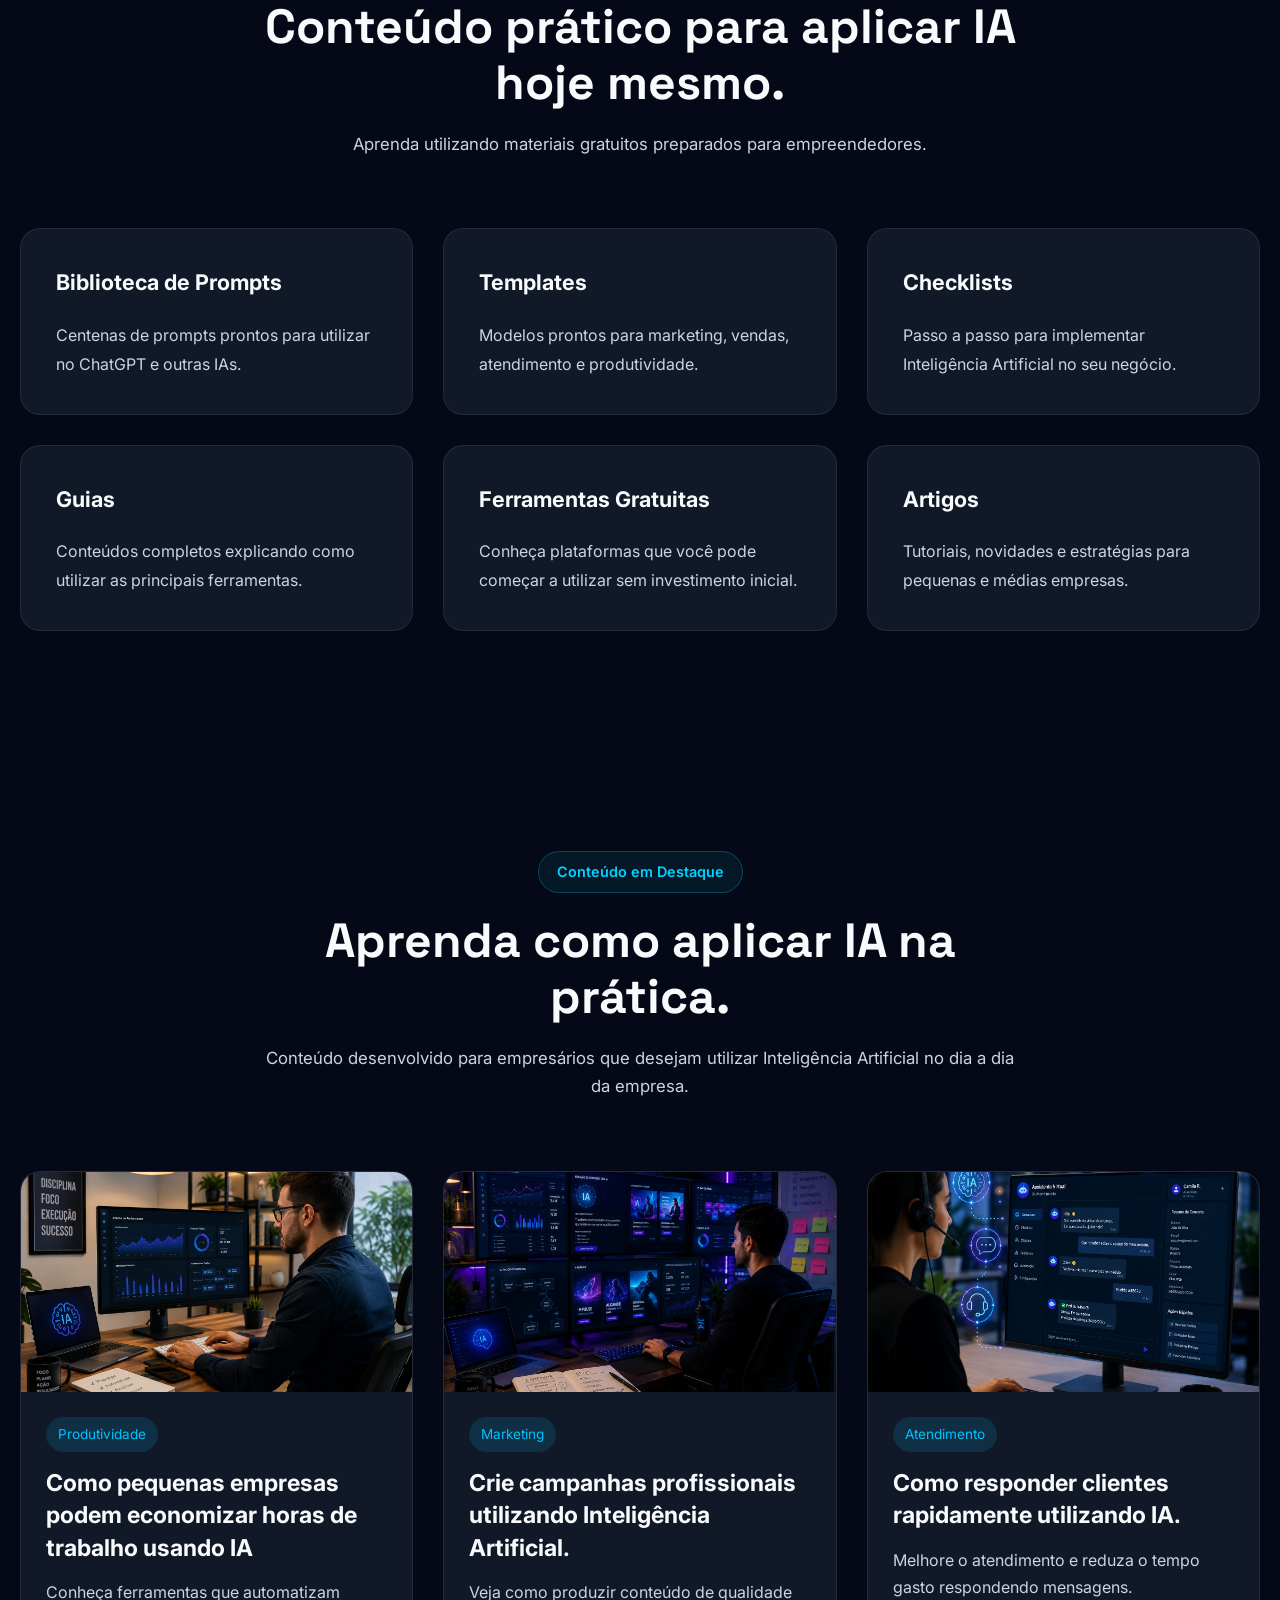
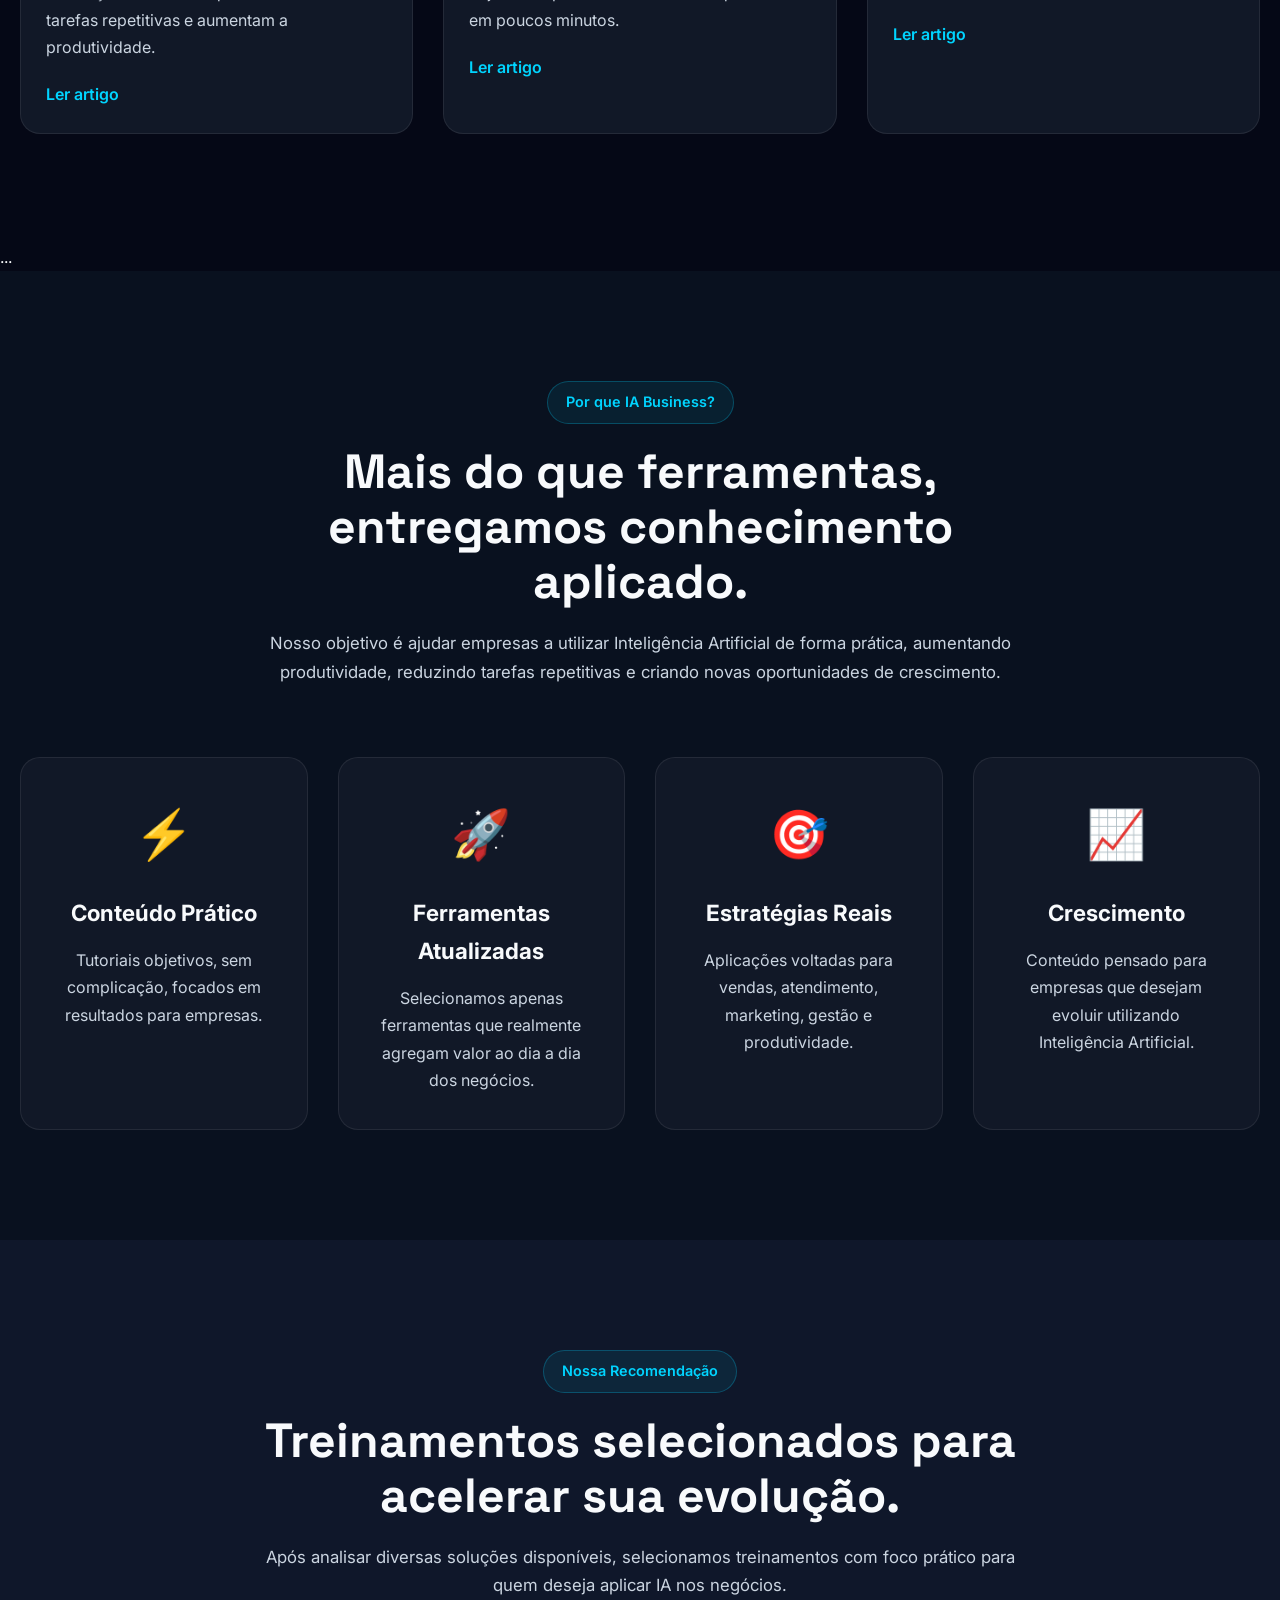
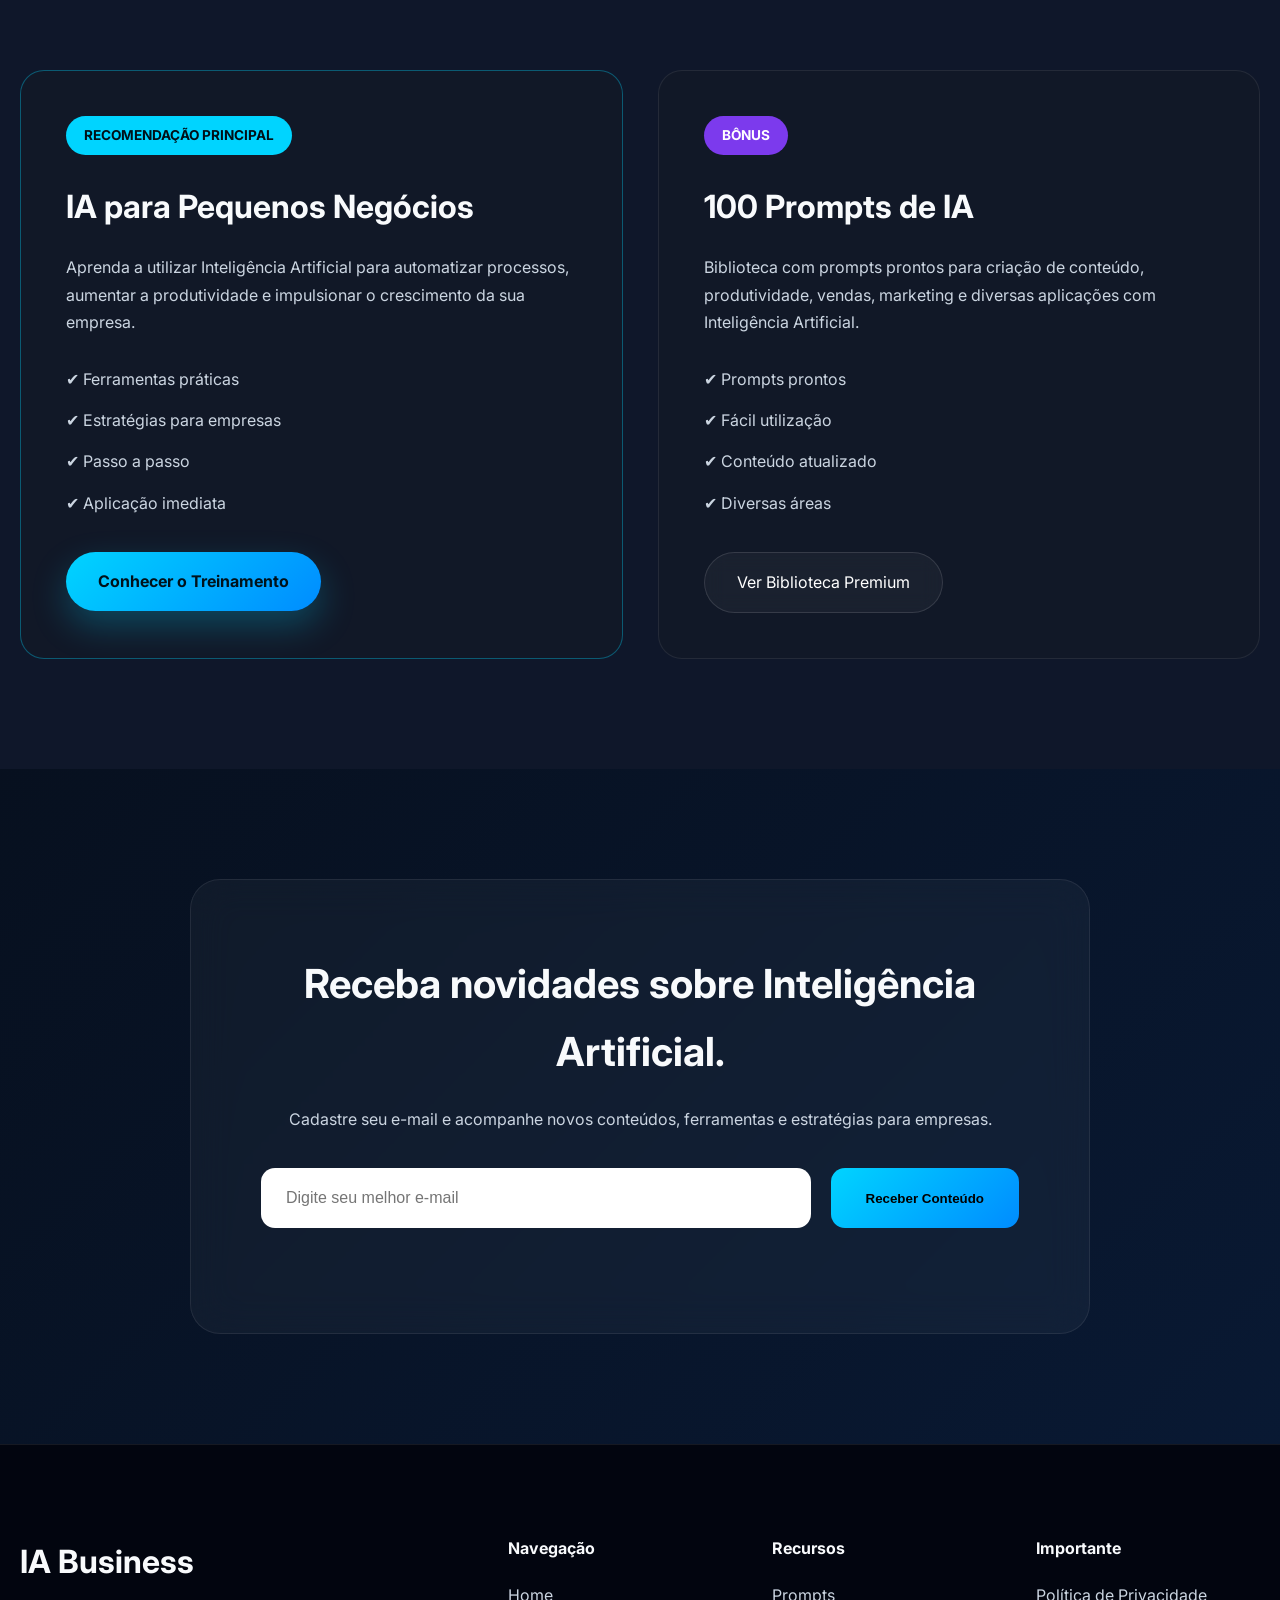
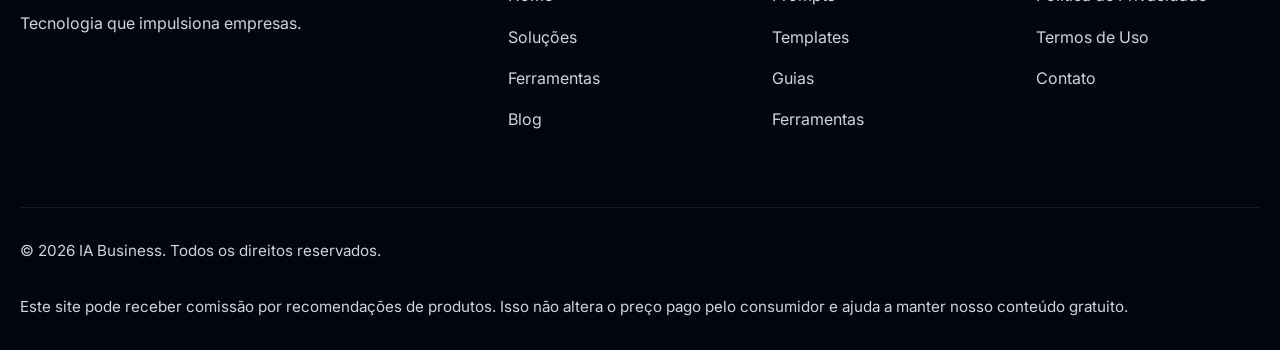
==== commit 4c3afcd5: "Fix HTML formatting in index.html" ====
--- a/index.html
+++ b/index.html
@@ -716,8 +716,8 @@
 <p>Conheça ferramentas que automatizam tarefas repetitivas e aumentam a produtividade.</p>
 
 <a href="artigos/ia-pequenos-negocios.html">
-
-</div>
+Ler artigo
+</a>
 
 </article>
 
--- a/assets/css/style.css
+++ b/assets/css/style.css
@@ -933,4 +933,78 @@
 .why-card p{
 color:var(--text);
 }
-
+/*=========================================
+BLOG
+=========================================*/
+
+.blog-grid{
+
+display:grid;
+grid-template-columns:repeat(auto-fit,minmax(320px,1fr));
+gap:30px;
+margin-top:50px;
+
+}
+
+.post-card{
+
+background:#111827;
+border:1px solid rgba(255,255,255,.08);
+border-radius:20px;
+overflow:hidden;
+transition:.3s;
+
+}
+
+.post-card:hover{
+
+transform:translateY(-8px);
+
+}
+
+.post-card img{
+
+width:100%;
+height:220px;
+object-fit:cover;
+display:block;
+
+}
+
+.post-content{
+
+padding:25px;
+
+}
+
+.post-content span{
+
+display:inline-block;
+background:#00c2ff22;
+color:#00c2ff;
+padding:6px 12px;
+border-radius:30px;
+font-size:.85rem;
+margin-bottom:15px;
+
+}
+
+.post-content h3{
+
+margin-bottom:15px;
+line-height:1.4;
+
+}
+
+.post-content p{
+
+margin-bottom:20px;
+
+}
+
+.post-content a{
+
+display:inline-block;
+font-weight:600;
+
+}
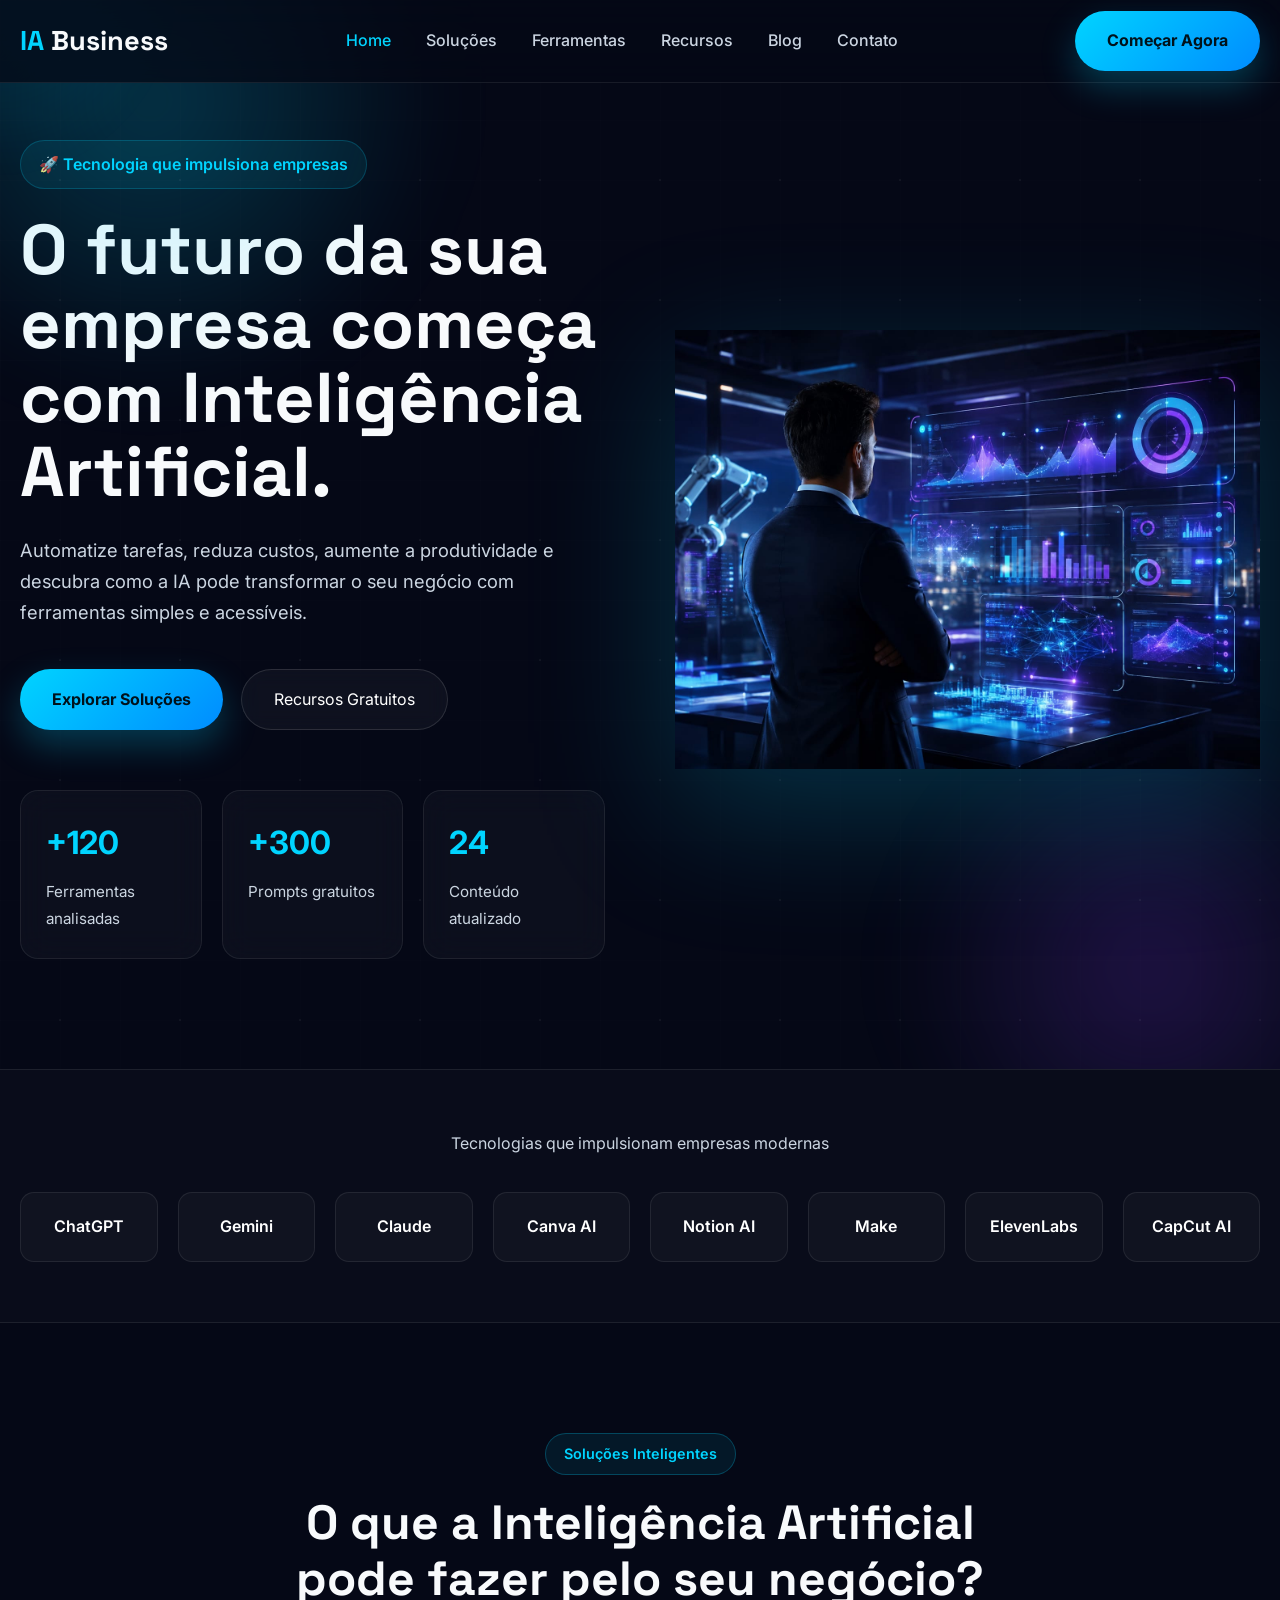
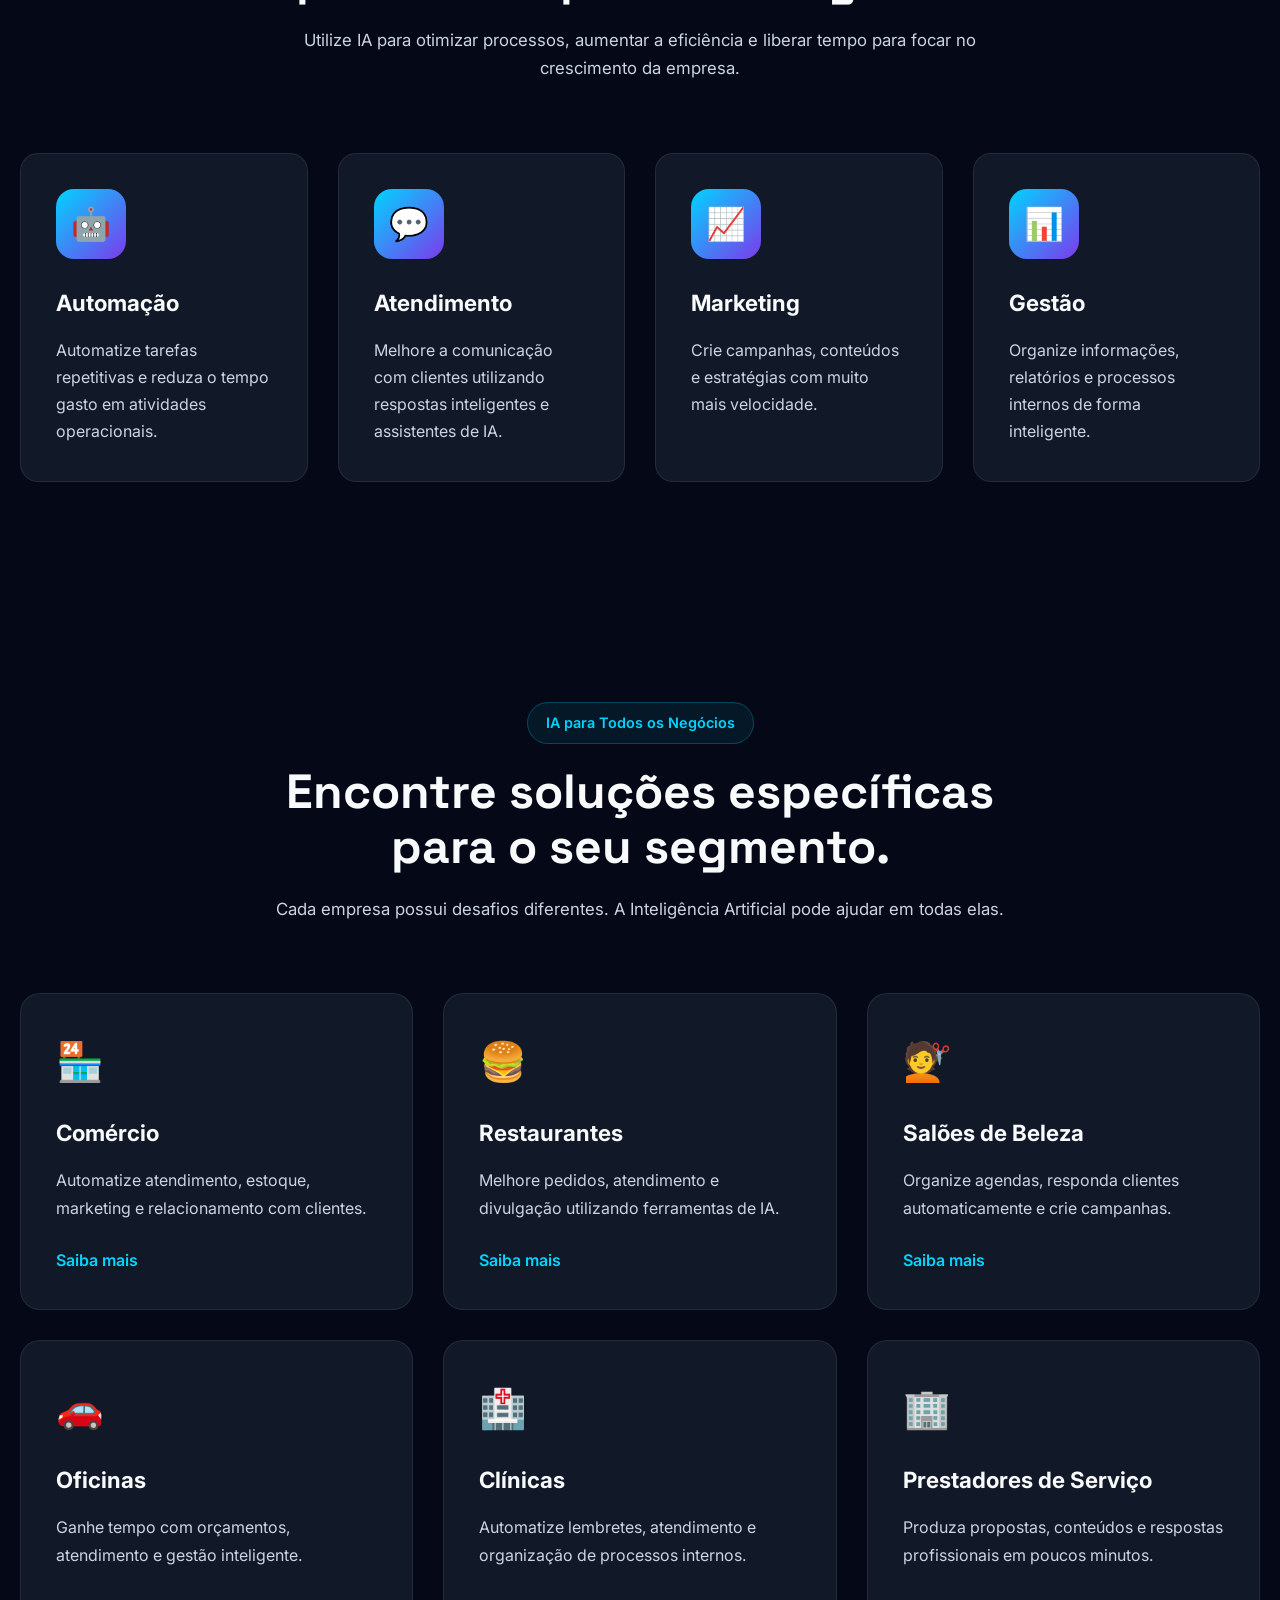
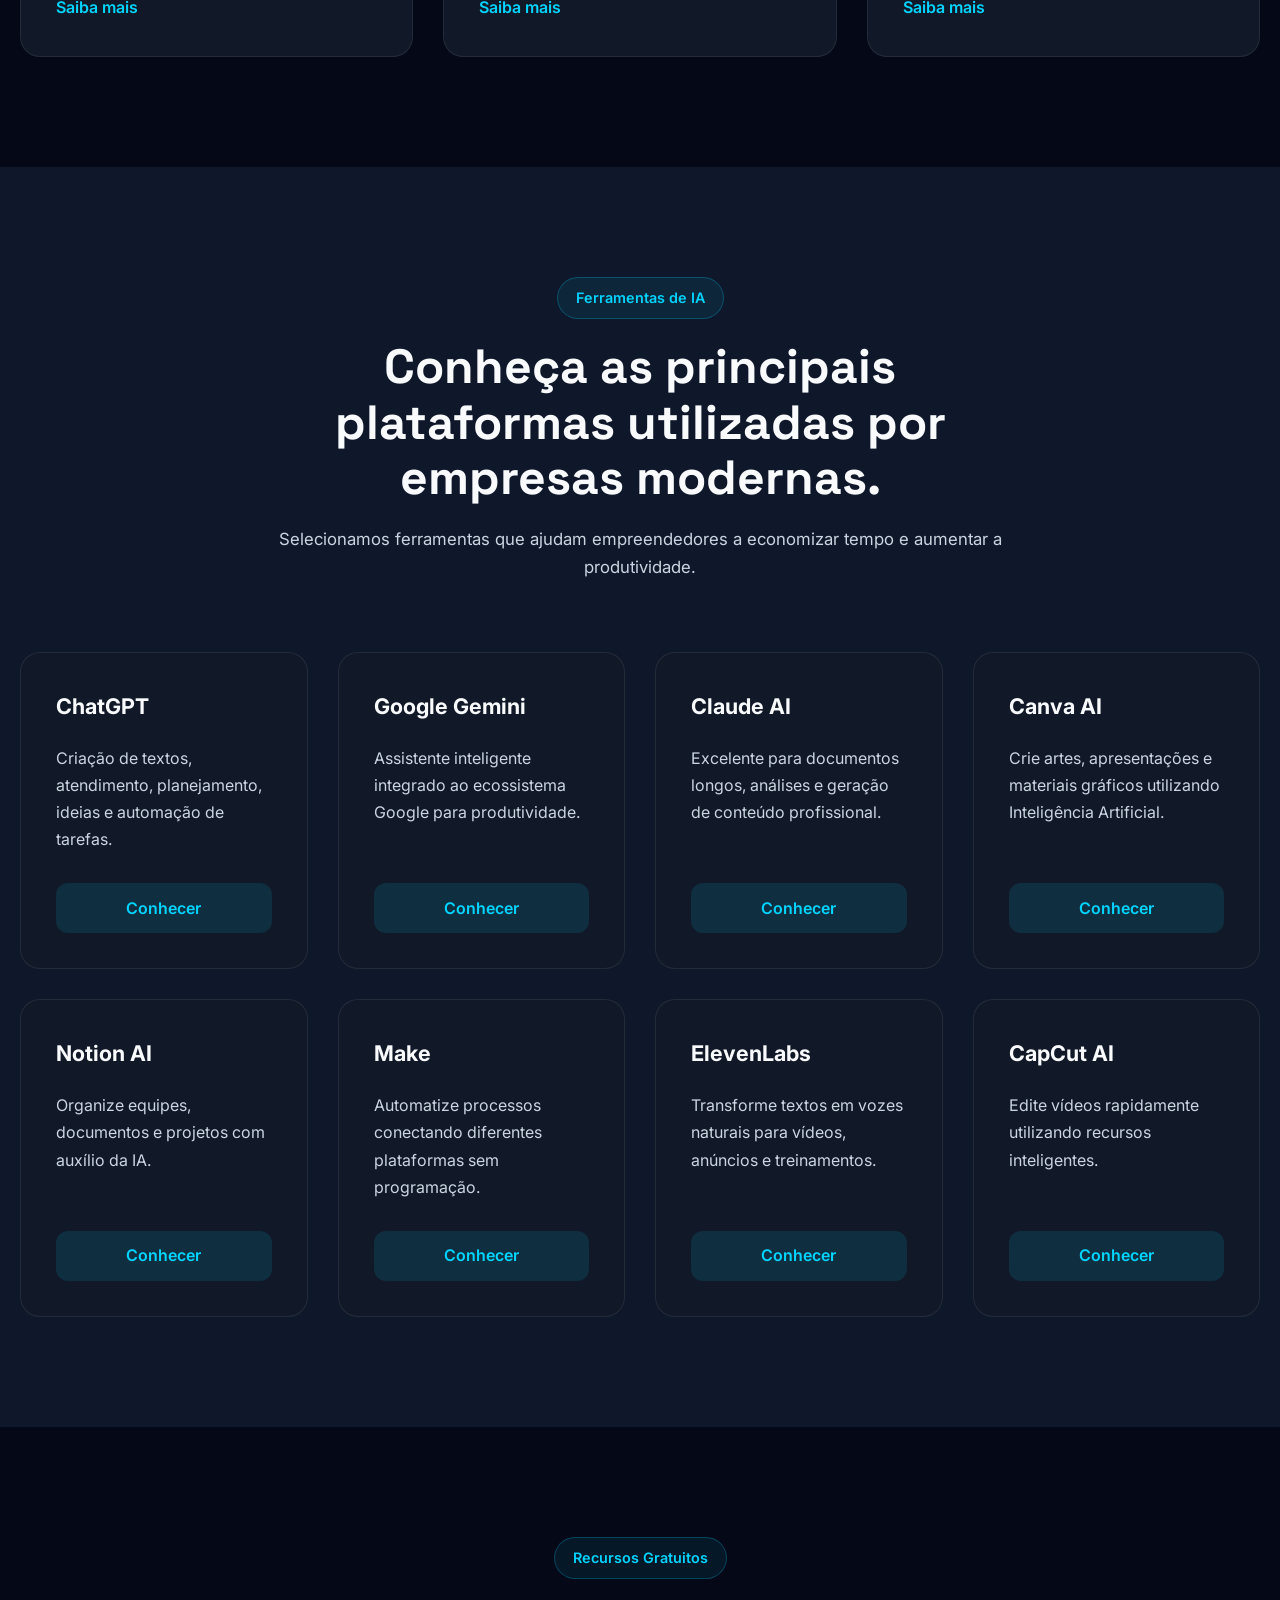
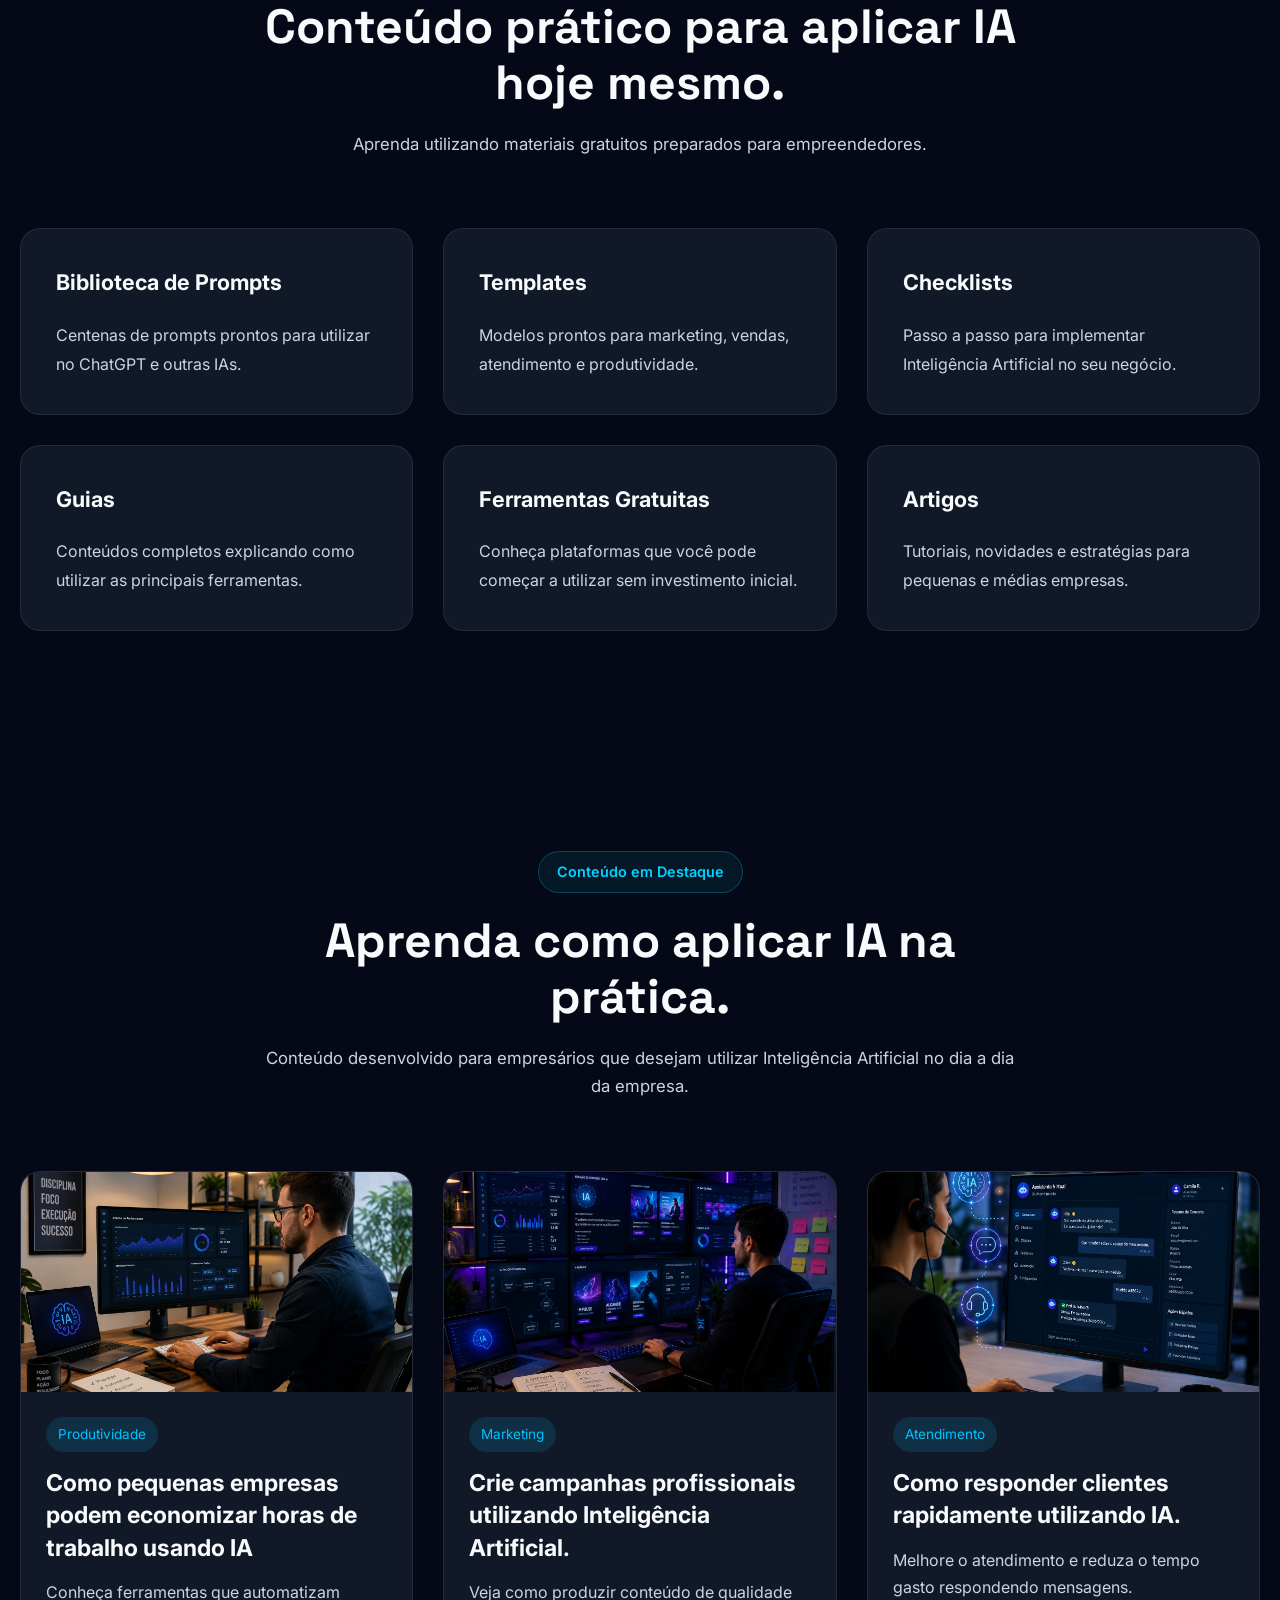
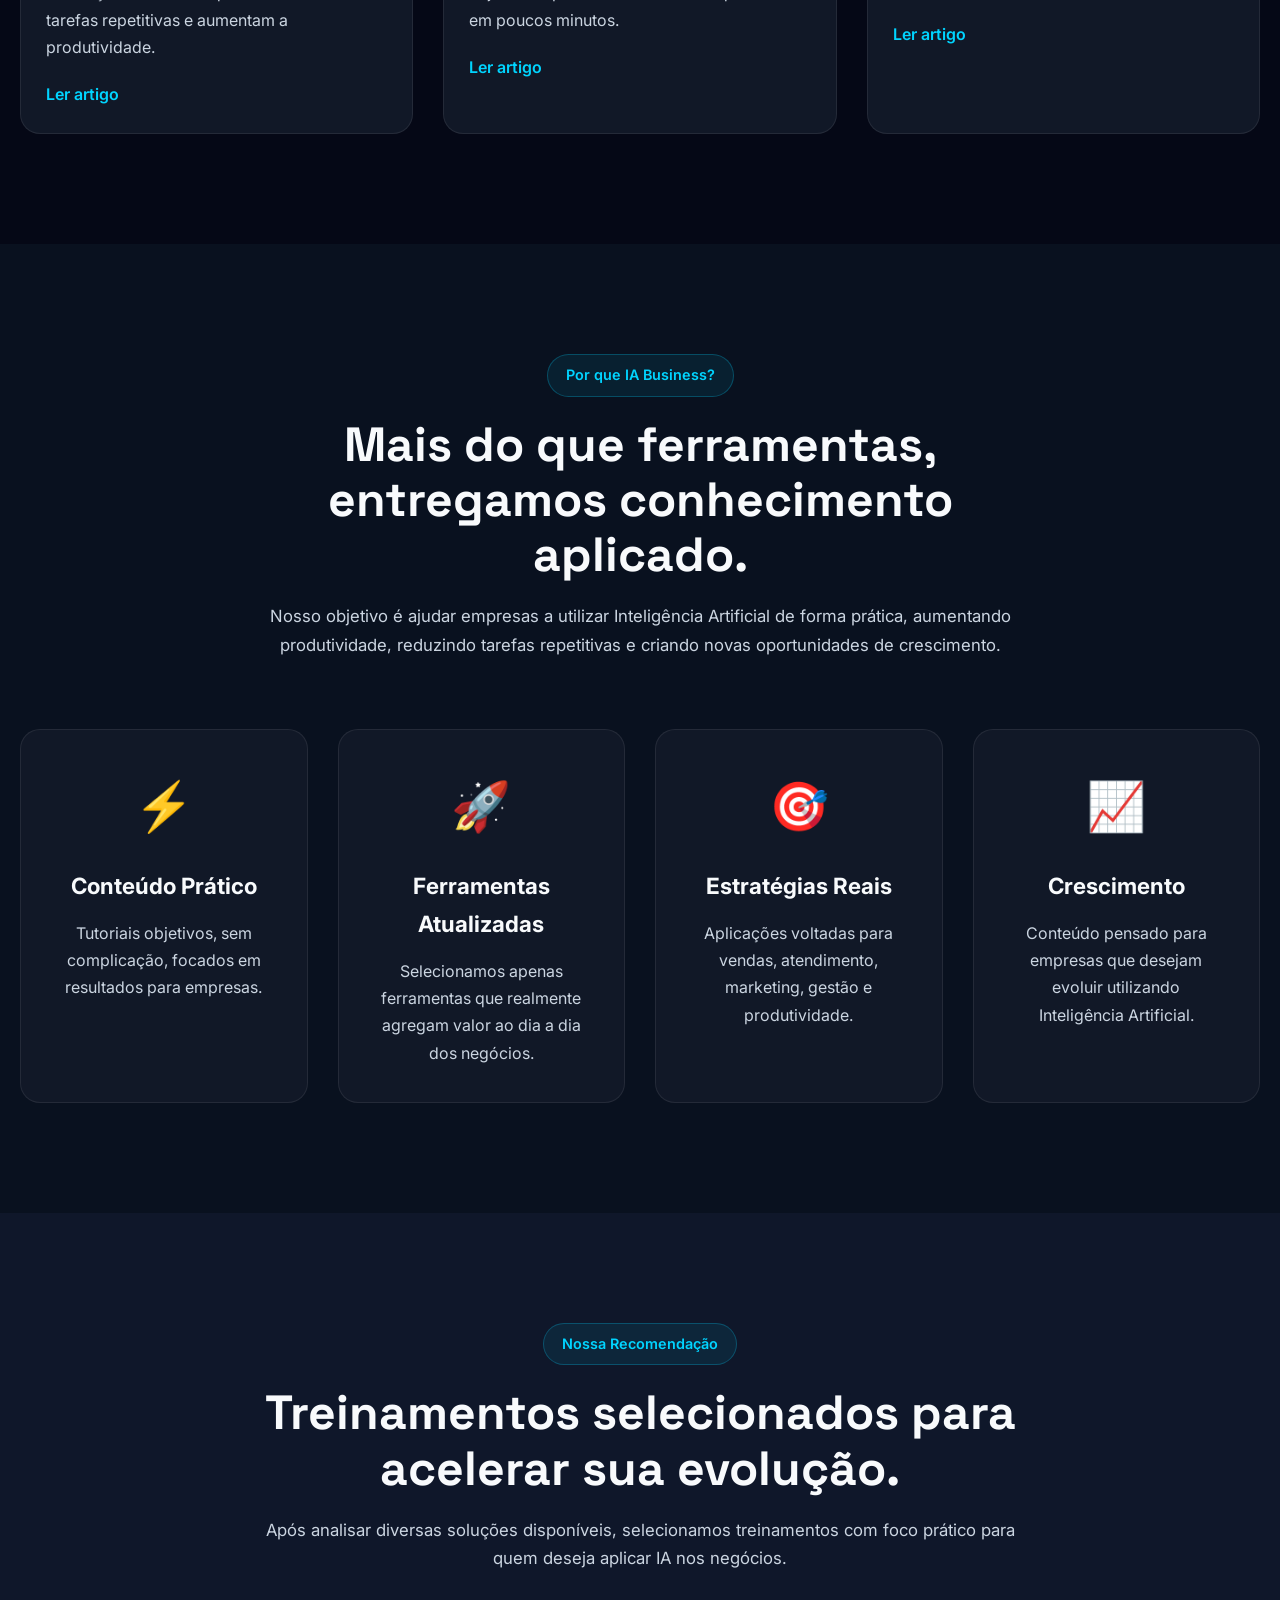
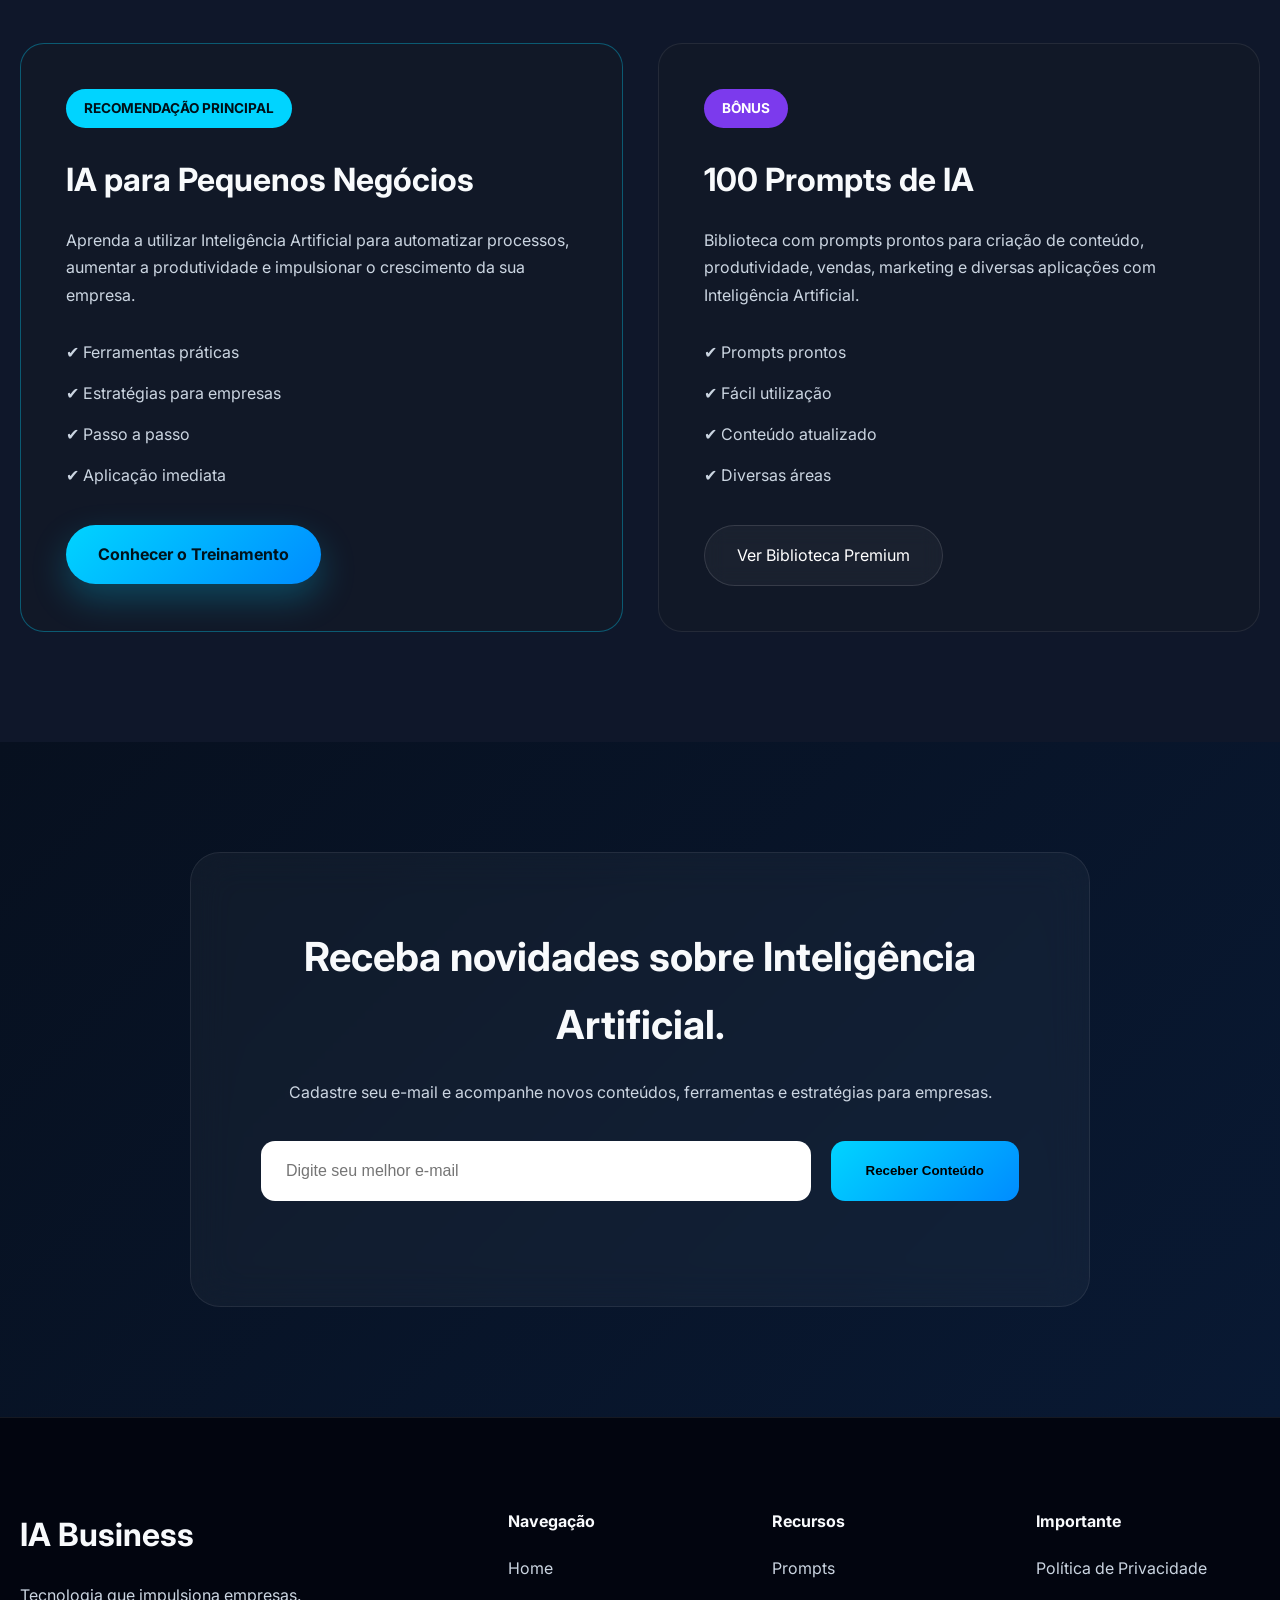
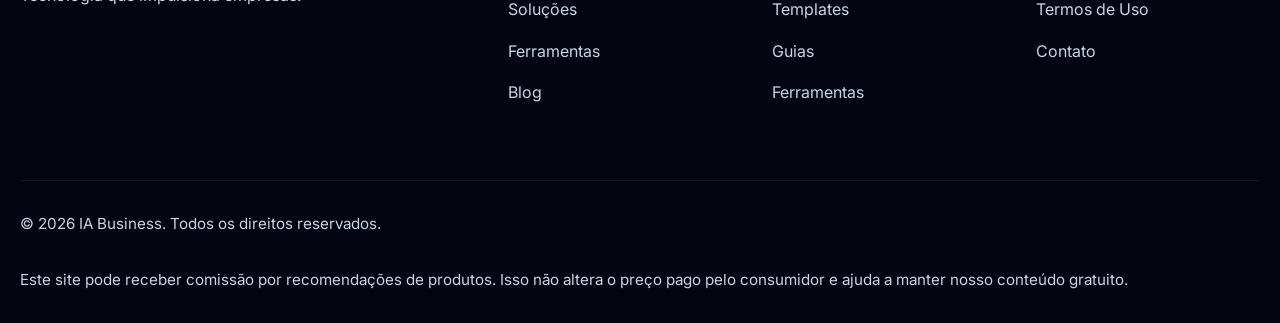
==== commit 06cf0194: "Add new section for 'Why Business' and clean up Removed placeholder comments and added a new section" ====
--- a/index.html
+++ b/index.html
@@ -719,6 +719,7 @@
 Ler artigo
 </a>
 
+</div>
 </article>
 
 <article class="post-card">
@@ -761,9 +762,7 @@
 
 </div>
 
-</section>
-
-  ...
+ 
 </section>
 
 <!-- COLE AQUI A NOVA SEÇÃO WHY BUSINESS -->
